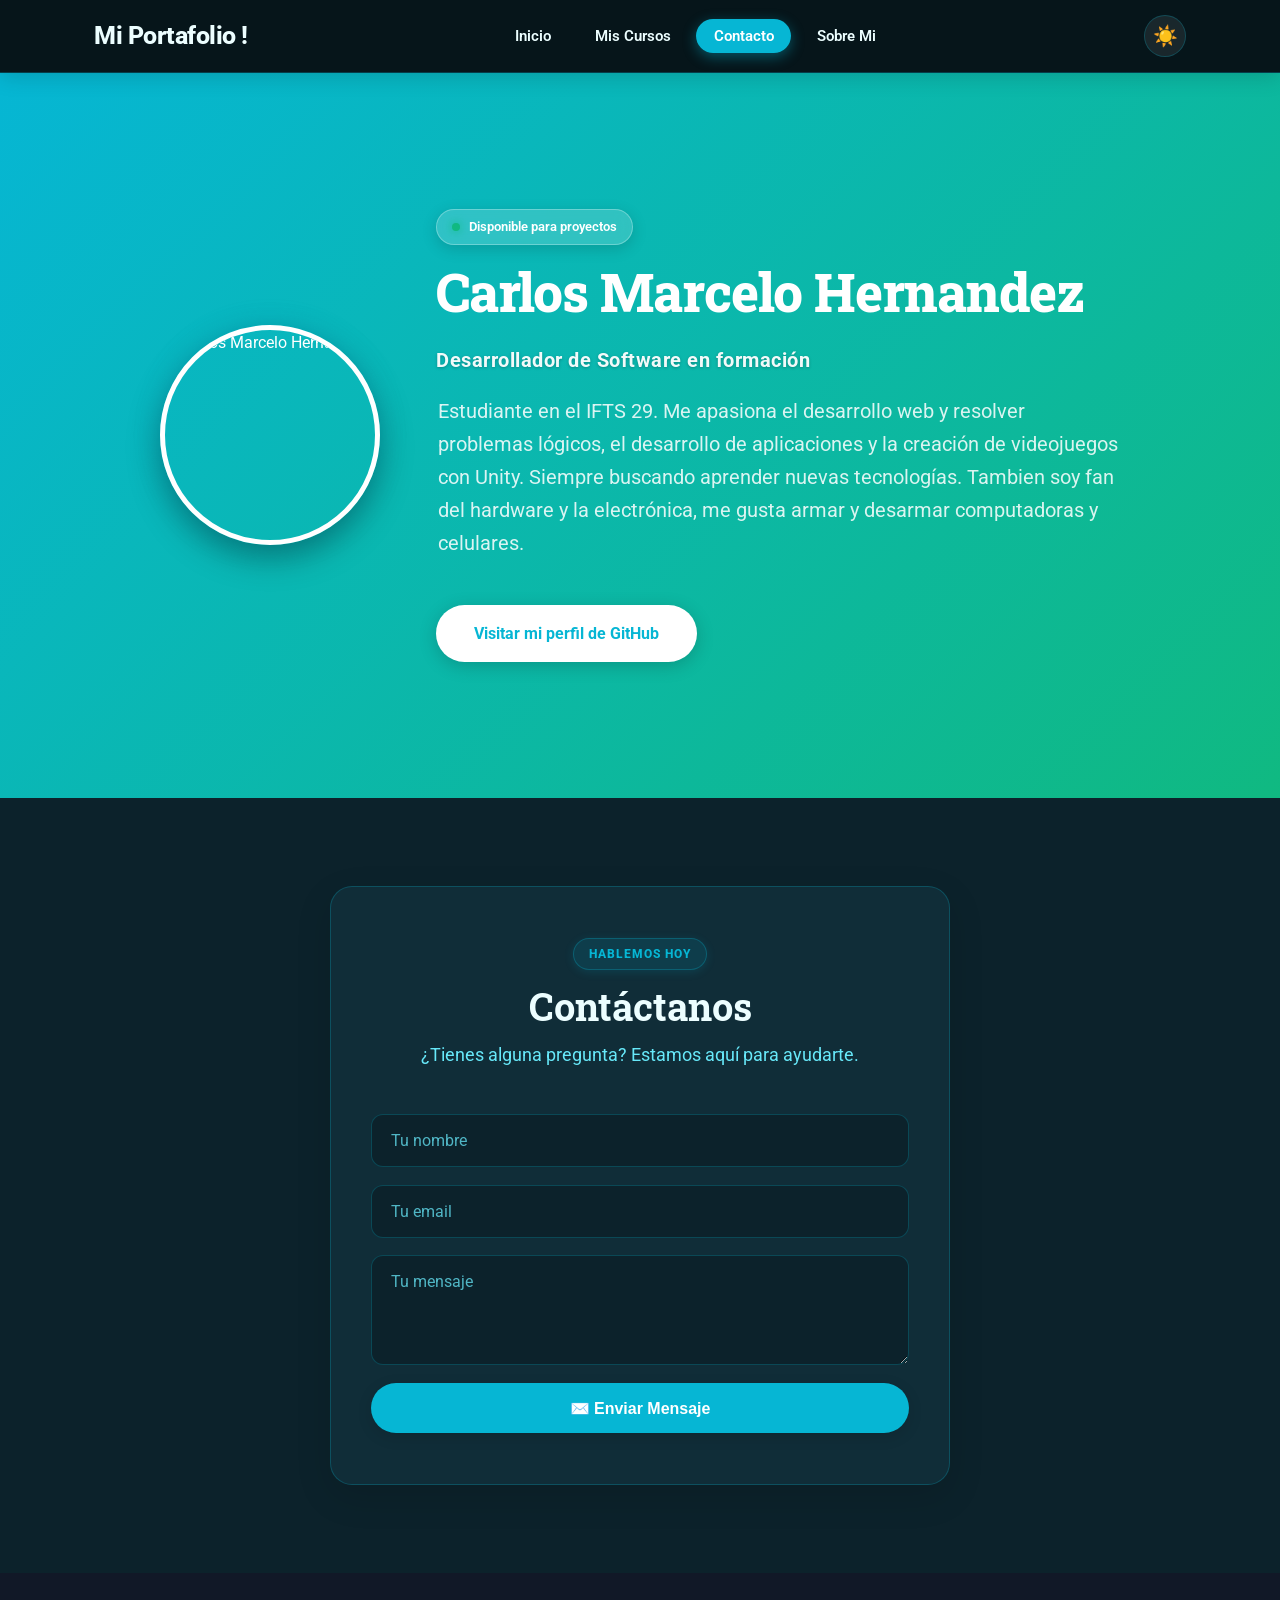
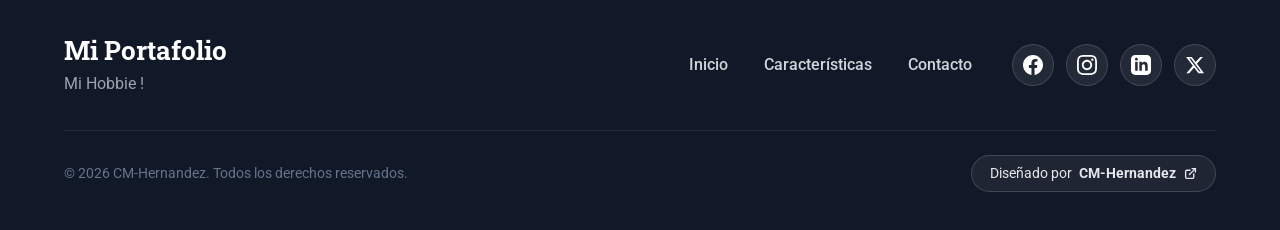
==== contacto.html @ eef93abc "c c" ====
<!DOCTYPE html>
<html lang="es" data-theme="dark">
<head>
  <meta charset="UTF-8"/>
  <meta name="viewport" content="width=device-width, initial-scale=1.0"/>

  <!-- Script anti-parpadeo tema (Oscuro por defecto) -->
  <script>
    (function() {
      var saved = localStorage.getItem('cmh-site-theme') || 'dark';
      document.documentElement.setAttribute('data-theme', saved);
    })();
  </script>

  <!-- SEO Meta Tags -->
  <title>Contacto | Mi Portafolio</title>
  <meta name="description" content="Mi Portafolio- Carlos Marcelo Hernandez"/>
  <meta name="robots" content="index, follow"/>

  <!-- Open Graph -->
  <meta property="og:type" content="website"/>
  <meta property="og:title" content="Contacto | Mi Portafolio"/>
  <meta property="og:description" content="Mi Portafolio- Carlos Marcelo Hernandez"/>

  <!-- Fuentes Google Fonts -->
  <link rel="preconnect" href="https://fonts.googleapis.com"/>
  <link rel="preconnect" href="https://fonts.gstatic.com" crossorigin/>
  <link href="https://fonts.googleapis.com/css2?family=Roboto+Slab:wght@400;700&family=Roboto:wght@400;500&display=swap" rel="stylesheet"/>

  <!-- Estilos -->
  <link rel="stylesheet" href="style.css"/>
</head>
<body>

  <!-- HEADER Y NAVEGACIÓN STICKY -->
  <header class="site-header">
    <div class="container">
      <nav class="navbar">
        <a href="index.html" class="navbar-brand">
          <span class="brand-text-logo">Mi Portafolio !</span>
        </a>
        <ul class="desktop-nav">
          <li><a href="index.html">Inicio</a></li>
        <li><a href="mis-cursos.html">Mis Cursos</a></li>
        <li><a href="contacto.html" class="active">Contacto</a></li>
        <li><a href="sobre-mi.html">Sobre Mi</a></li>
        </ul>
        <div class="navbar-actions">
          <button class="theme-toggle-btn" id="siteThemeToggle" aria-label="Cambiar tema claro u oscuro" title="Modo Claro / Modo Oscuro">
            <span class="theme-icon-light">☀️</span>
            <span class="theme-icon-dark">🌙</span>
          </button>
          <button class="hamburger-btn" id="siteHamburger" aria-label="Abrir menú" aria-expanded="false">
            <span class="hamburger-bar"></span>
            <span class="hamburger-bar"></span>
            <span class="hamburger-bar"></span>
          </button>
        </div>
      </nav>
    </div>
  </header>

  <!-- MENÚ LATERAL MÓVIL / TABLET -->
  <div class="mobile-overlay" id="siteMobileOverlay"></div>
  <aside class="mobile-drawer" id="siteMobileDrawer">
    <div class="mobile-drawer-header">
      <span class="mobile-drawer-title">Mi Portafolio</span>
      <div style="display:inline-flex;align-items:center;gap:0.6rem">
        <button class="theme-toggle-btn" id="siteDrawerThemeToggle" aria-label="Cambiar tema" title="Modo Claro / Modo Oscuro">
          <span class="theme-icon-light">☀️</span>
          <span class="theme-icon-dark">🌙</span>
        </button>
        <button class="mobile-drawer-close" id="siteMobileClose" aria-label="Cerrar menú">&times;</button>
      </div>
    </div>
    <ul class="mobile-nav-links">
      <li><a href="index.html">Inicio</a></li>
        <li><a href="mis-cursos.html">Mis Cursos</a></li>
        <li><a href="contacto.html" class="active">Contacto</a></li>
        <li><a href="sobre-mi.html">Sobre Mi</a></li>
    </ul>
  </aside>

  <!-- CONTENIDO PRINCIPAL -->
  <main>
    <section id="hero" class="section-hero" style="background: linear-gradient(135deg, #06b6d4, #10b981);" style="padding:6.5rem 0">
  <div class="container">
    <div class="hero-portfolio-layout">
      <div class="hero-avatar-box">
        <img src="img/hero-1.jpg" alt="Carlos Marcelo Hernandez" class="hero-avatar-img"/>
      </div>
      <div class="hero-portfolio-content">
        <div class="hero-status-pill"><span class="status-indicator-dot" style="background:#10b981;box-shadow:0 0 10px #10b981"></span><span>Disponible para proyectos</span></div>
        <h1 class="hero-portfolio-title">Carlos Marcelo Hernandez</h1>
        <div class="hero-portfolio-role">Desarrollador de Software en formación</div>
        <p class="hero-portfolio-desc">Estudiante en el IFTS 29. Me apasiona el desarrollo web y resolver problemas lógicos, el desarrollo de aplicaciones y la creación de videojuegos con Unity. Siempre buscando aprender nuevas tecnologías. Tambien soy fan del hardware y la electrónica, me gusta armar y desarmar computadoras y celulares.</p>
        <div class="hero-portfolio-buttons">
          <a href="https://github.com/cmarceloh" class="btn btn-primary" style="background:#ffffff;color:#06b6d4;box-shadow:0 4px 18px rgba(0,0,0,.18);" target="_blank" rel="noopener noreferrer">Visitar mi perfil de GitHub</a>
        </div>
      </div>
    </div>
  </div>
</section>

<section id="contacto" class="section-contact">
  <div class="container" style="text-align:center">
    <div class="contact-card" style="max-width:620px;margin:0 auto;padding:3.2rem 2.5rem">
      <div class="section-tag-badge"><span>HABLEMOS HOY</span></div>
      <h2 style="font-size:2.4rem;margin-bottom:.6rem">Contáctanos</h2>
      <p class="subtitle" style="margin-bottom:2.5rem;font-size:1.15rem;color:var(--color-text-muted)">¿Tienes alguna pregunta? Estamos aquí para ayudarte.</p>
      <form class="contact-form" id="contact-form" novalidate>
        <input type="text" name="nombre" placeholder="Tu nombre" required/>
        <input type="email" name="email" placeholder="Tu email" required/>
        
        <textarea name="mensaje" placeholder="Tu mensaje" rows="4" required></textarea>
        <button type="submit" class="btn btn-primary" style="font-weight:700">✉️ Enviar Mensaje</button>
        <div class="contact-msg" id="contact-msg"></div>
      </form>
    </div>
  </div>
</section>

<footer id="footer" class="site-footer">
  <div class="container footer-container">
    <div class="footer-row-main">
      <div class="footer-brand-col">
        <h3 class="footer-brand-title">Mi Portafolio</h3>
        <p class="footer-brand-tagline">Mi Hobbie !</p>
      </div>
      <div class="footer-nav-col">
        <ul class="footer-links-list"><li><a href="#hero">Inicio</a></li><li><a href="#features">Características</a></li><li><a href="#contacto">Contacto</a></li></ul>
        <div class="footer-social-group"><a href="" target="_blank" rel="noopener" class="social-btn" title="facebook" aria-label="facebook"><svg width="20" height="20" viewBox="0 0 24 24" fill="currentColor"><path d="M24 12.073c0-6.627-5.373-12-12-12s-12 5.373-12 12c0 5.99 4.388 10.954 10.125 11.854v-8.385H7.078v-3.47h3.047V9.43c0-3.007 1.792-4.669 4.533-4.669 1.312 0 2.686.235 2.686.235v2.953H15.83c-1.491 0-1.956.925-1.956 1.874v2.25h3.328l-.532 3.47h-2.796v8.385C19.612 23.027 24 18.062 24 12.073z"/></svg></a><a href="" target="_blank" rel="noopener" class="social-btn" title="instagram" aria-label="instagram"><svg width="20" height="20" viewBox="0 0 24 24" fill="currentColor"><path d="M12 2.163c3.204 0 3.584.012 4.85.07 3.252.148 4.771 1.691 4.919 4.919.058 1.265.069 1.645.069 4.849 0 3.205-.012 3.584-.069 4.849-.149 3.225-1.664 4.771-4.919 4.919-1.266.058-1.644.07-4.85.07-3.204 0-3.584-.012-4.849-.07-3.26-.149-4.771-1.699-4.919-4.92-.058-1.265-.07-1.644-.07-4.849 0-3.204.013-3.583.07-4.849.149-3.227 1.664-4.771 4.919-4.919 1.266-.057 1.645-.069 4.849-.069zm0-2.163c-3.259 0-3.667.014-4.947.072-4.358.2-6.78 2.618-6.98 6.98-.059 1.281-.073 1.689-.073 4.948 0 3.259.014 3.668.072 4.948.2 4.358 2.618 6.78 6.98 6.98 1.281.058 1.689.072 4.948.072 3.259 0 3.668-.014 4.948-.072 4.354-.2 6.782-2.618 6.979-6.98.059-1.28.073-1.689.073-4.948 0-3.259-.014-3.667-.072-4.947-.196-4.354-2.617-6.78-6.979-6.98-1.281-.059-1.69-.073-4.949-.073zm0 5.838c-3.403 0-6.162 2.759-6.162 6.162s2.759 6.163 6.162 6.163 6.162-2.759 6.162-6.163c0-3.403-2.759-6.162-6.162-6.162zm0 10.162c-2.209 0-4-1.79-4-4 0-2.209 1.791-4 4-4s4 1.791 4 4c0 2.21-1.791 4-4 4zm6.406-11.845c-.796 0-1.441.645-1.441 1.44s.645 1.44 1.441 1.44c.795 0 1.439-.645 1.439-1.44s-.644-1.44-1.439-1.44z"/></svg></a><a href="" target="_blank" rel="noopener" class="social-btn" title="linkedin" aria-label="linkedin"><svg width="20" height="20" viewBox="0 0 24 24" fill="currentColor"><path d="M19 0h-14c-2.761 0-5 2.239-5 5v14c0 2.761 2.239 5 5 5h14c2.762 0 5-2.239 5-5v-14c0-2.761-2.238-5-5-5zm-11 19h-3v-11h3v11zm-1.5-12.268c-.966 0-1.75-.79-1.75-1.764s.784-1.764 1.75-1.764 1.75.79 1.75 1.764-.783 1.764-1.75 1.764zm13.5 12.268h-3v-5.604c0-3.368-4-3.113-4 0v5.604h-3v-11h3v1.765c1.396-2.586 7-2.777 7 2.476v6.759z"/></svg></a><a href="" target="_blank" rel="noopener" class="social-btn" title="twitter" aria-label="twitter"><svg width="20" height="20" viewBox="0 0 24 24" fill="currentColor"><path d="M18.244 2.25h3.308l-7.227 8.26 8.502 11.24H16.17l-5.214-6.817L4.99 21.75H1.68l7.73-8.835L1.254 2.25H8.08l4.713 6.231zm-1.161 17.52h1.833L7.084 4.126H5.117z"/></svg></a></div>
      </div>
    </div>
    <div class="footer-divider"></div>
    <div class="footer-row-bottom">
      <small class="footer-copy">© 2026 CM-Hernandez. Todos los derechos reservados.</small>
      <div class="footer-designed-by">
        <a href="https://github.com/cmarceloh" target="_blank" rel="noopener noreferrer" class="designed-by-btn">
          <span>Diseñado por</span>
          <strong>CM-Hernandez</strong>
          <svg width="13" height="13" viewBox="0 0 24 24" fill="none" stroke="currentColor" stroke-width="2.5" stroke-linecap="round" stroke-linejoin="round"><path d="M18 13v6a2 2 0 0 1-2 2H5a2 2 0 0 1-2-2V8a2 2 0 0 1 2-2h6"></path><polyline points="15 3 21 3 21 9"></polyline><line x1="10" y1="14" x2="21" y2="3"></line></svg>
        </a>
      </div>
    </div>
  </div>
</footer>
  </main>

  <!-- VENTANA EMERGENTE CENTRADA (MODAL / LIGHTBOX DE IMAGEN) -->
  <div id="imageDetailModal" class="img-modal-backdrop" aria-hidden="true">
    <div class="img-modal-overlay" onclick="closeImageModal()"></div>
    <div class="img-modal-dialog" role="dialog" aria-modal="true">
      <button type="button" class="img-modal-close" onclick="closeImageModal()" aria-label="Cerrar ventana">✕</button>
      <div class="img-modal-figure">
        <img id="imgModalSrc" src="" alt="Detalle" />
      </div>
      <div class="img-modal-info">
        <h3 id="imgModalTitle" class="img-modal-title"></h3>
        <div class="img-modal-scroll">
          <p id="imgModalDesc" class="img-modal-desc"></p>
        </div>
      </div>
    </div>
  </div>

  <script src="script.js"></script>
</body>
</html>
---- style.css ----
/* ═══════════════════════════════════════════════
   style.css — Generado por CMH Landing Builder v2.0
   ════════════════════════════════════════════════ */

/* Variables de diseño — Modo Oscuro por defecto */
:root, [data-theme="dark"] {
  --color-primary:     #06b6d4;
  --color-primary-rgb: 6, 182, 212;
  --color-secondary:   #10b981;
  --color-accent:      #67e8f9;
  --color-background:  #07161b;
  --color-surface:     #0c222b;
  --color-card-bg:     #102d38;
  --color-header-bg:   rgba(7, 22, 27, 0.94);
  --color-text:        #ecfeff;
  --color-text-muted:  #67e8f9;
  --color-border:      rgba(6, 182, 212, 0.25);
  --color-hover-bg:    rgba(255, 255, 255, 0.08);
  --font-heading:      'Roboto Slab', serif;
  --font-body:         'Roboto', sans-serif;
  color-scheme: dark;
}

/* Modo Claro calibrado */
[data-theme="light"] {
  --color-primary:     #06b6d4;
  --color-primary-rgb: 6, 182, 212;
  --color-secondary:   #10b981;
  --color-accent:      #67e8f9;
  --color-background:  #f0fdfa;
  --color-surface:     #ffffff;
  --color-card-bg:     #ffffff;
  --color-header-bg:   rgba(255, 255, 255, 0.94);
  --color-text:        #164e63;
  --color-text-muted:  #52525b;
  --color-border:      rgba(6, 182, 212, 0.15);
  --color-hover-bg:    rgba(0, 0, 0, 0.04);
  color-scheme: light;
}

/* Reset y base */
*, *::before, *::after { box-sizing: border-box; margin: 0; padding: 0; }

html {
  scroll-behavior: smooth;
}

body {
  font-family: var(--font-body);
  background: var(--color-background);
  color: var(--color-text);
  line-height: 1.6;
  font-size: 16px;
  overflow-x: hidden;
  transition: background 0.3s ease, color 0.3s ease;
}

section {
  padding: 5.5rem 0;
  position: relative;
}

h1, h2, h3, h4, h5, h6 {
  font-family: var(--font-heading);
  line-height: 1.25;
  color: var(--color-text);
}

a {
  color: var(--color-primary);
  text-decoration: none;
}

img {
  max-width: 100%;
  height: auto;
  display: block;
}

.container {
  max-width: 1140px;
  margin: 0 auto;
  padding: 0 1.5rem;
}

/* ── HEADER Y BARRA DE NAVEGACIÓN STICKY ── */
.site-header {
  position: sticky;
  top: 0;
  left: 0;
  width: 100%;
  z-index: 999;
  background: var(--color-header-bg);
  backdrop-filter: blur(14px);
  -webkit-backdrop-filter: blur(14px);
  border-bottom: 1px solid var(--color-border);
  box-shadow: 0 4px 20px rgba(0, 0, 0, 0.15);
  transition: background 0.3s ease, border-color 0.3s ease;
}

.navbar {
  display: flex;
  align-items: center;
  justify-content: space-between;
  height: 72px;
}

.navbar-brand {
  display: flex;
  align-items: center;
  gap: 0.75rem;
  text-decoration: none;
  cursor: pointer;
}

.navbar-logo-img {
  max-height: 48px;
  width: auto;
  object-fit: contain;
  filter: drop-shadow(0 2px 8px rgba(0,0,0,0.18));
  transition: transform 0.35s ease, filter 0.35s ease;
  transform-origin: center center;
}

.navbar-brand:hover .navbar-logo-img {
  transform: scale(1.08);
  filter: drop-shadow(0 0 16px rgba(var(--color-primary-rgb), 0.75)) brightness(1.12);
}

.navbar-brand-name {
  font-weight: 800;
  font-size: 1.25rem;
  color: var(--color-text);
  letter-spacing: -0.5px;
}

/* ── LOGO SOLO TEXTO CON EFECTO ZOOM Y BRILLO (SIN MARCO DE BOTÓN) ── */
.brand-text-logo {
  font-size: 1.55rem;
  font-weight: 800;
  letter-spacing: -0.5px;
  color: var(--color-text);
  transition: all 0.35s cubic-bezier(0.16, 1, 0.3, 1);
  display: inline-block;
  user-select: none;
  line-height: 1.2;
}

.navbar-brand:hover .brand-text-logo {
  transform: scale(1.08);
  color: var(--color-primary);
  text-shadow: 0 0 18px rgba(var(--color-primary-rgb), 0.8), 0 0 35px rgba(var(--color-primary-rgb), 0.35);
}

.navbar-brand-composite {
  transition: transform 0.35s cubic-bezier(0.16, 1, 0.3, 1);
}
.navbar-brand:hover .navbar-brand-composite {
  transform: scale(1.06);
}

/* Acciones en Navbar (Toggle tema + Hamburguesa) */
.navbar-actions {
  display: flex;
  align-items: center;
  gap: 0.85rem;
}

/* Botón alternar modo claro / oscuro */
.theme-toggle-btn {
  display: inline-flex;
  align-items: center;
  justify-content: center;
  width: 42px;
  height: 42px;
  border-radius: 50%;
  background: var(--color-hover-bg);
  border: 1.5px solid var(--color-border);
  color: var(--color-text);
  cursor: pointer;
  font-size: 1.25rem;
  transition: all 0.3s cubic-bezier(0.16, 1, 0.3, 1);
  user-select: none;
  outline: none;
  padding: 0;
}
.theme-toggle-btn:hover {
  transform: scale(1.1) rotate(12deg);
  border-color: var(--color-primary);
  box-shadow: 0 0 16px rgba(var(--color-primary-rgb), 0.45);
}
[data-theme="dark"] .theme-icon-dark { display: none; }
[data-theme="dark"] .theme-icon-light { display: inline-block; }
[data-theme="light"] .theme-icon-light { display: none; }
[data-theme="light"] .theme-icon-dark { display: inline-block; }

/* Enlaces Desktop */
.desktop-nav {
  display: flex;
  align-items: center;
  gap: 0.5rem;
  list-style: none;
}

.desktop-nav a {
  padding: 0.5rem 1.1rem;
  border-radius: 50px;
  font-weight: 600;
  font-size: 0.95rem;
  color: var(--color-text);
  transition: all 0.25s ease;
  text-decoration: none;
}

.desktop-nav a:hover {
  color: var(--color-primary);
  background: rgba(var(--color-primary-rgb), 0.1);
  transform: translateY(-2px);
}

.desktop-nav a.active {
  color: #ffffff !important;
  background: var(--color-primary) !important;
  box-shadow: 0 4px 14px rgba(var(--color-primary-rgb), 0.4);
}

/* ── BOTÓN HAMBURGUESA (MÓVILES Y TABLETS) ── */
.hamburger-btn {
  display: none;
  flex-direction: column;
  justify-content: space-between;
  width: 32px;
  height: 22px;
  background: transparent;
  border: none;
  cursor: pointer;
  padding: 0;
  z-index: 1005;
}

.hamburger-bar {
  width: 100%;
  height: 3px;
  background: var(--color-text);
  border-radius: 4px;
  transition: all 0.35s cubic-bezier(0.16, 1, 0.3, 1);
}

.hamburger-btn.is-active .hamburger-bar:nth-child(1) {
  transform: translateY(9.5px) rotate(45deg);
}
.hamburger-btn.is-active .hamburger-bar:nth-child(2) {
  opacity: 0;
  transform: scaleX(0);
}
.hamburger-btn.is-active .hamburger-bar:nth-child(3) {
  transform: translateY(-9.5px) rotate(-45deg);
}

/* Drawer Móvil */
.mobile-drawer {
  position: fixed;
  top: 0;
  right: -100%;
  width: 300px;
  height: 100vh;
  background: var(--color-surface);
  backdrop-filter: blur(20px);
  -webkit-backdrop-filter: blur(20px);
  box-shadow: -10px 0 35px rgba(0, 0, 0, 0.35);
  border-left: 1px solid var(--color-border);
  padding: 2rem 1.8rem;
  display: flex;
  flex-direction: column;
  gap: 1.5rem;
  transition: right 0.35s cubic-bezier(0.16, 1, 0.3, 1);
  z-index: 1000;
}

.mobile-drawer.is-open {
  right: 0;
}

.mobile-drawer-header {
  display: flex;
  align-items: center;
  justify-content: space-between;
  padding-bottom: 1rem;
  border-bottom: 1px solid var(--color-border);
}

.mobile-drawer-title {
  font-weight: 700;
  font-size: 1.15rem;
  color: var(--color-text);
}

.mobile-drawer-close {
  background: transparent;
  border: none;
  font-size: 2rem;
  line-height: 1;
  color: var(--color-text);
  cursor: pointer;
}

.mobile-nav-links {
  list-style: none;
  display: flex;
  flex-direction: column;
  gap: 0.75rem;
}

.mobile-nav-links a {
  display: block;
  padding: 0.85rem 1.2rem;
  border-radius: 12px;
  font-weight: 700;
  font-size: 1.1rem;
  color: var(--color-text);
  background: var(--color-hover-bg);
  transition: all 0.25s ease;
}

.mobile-nav-links a:hover {
  background: var(--color-primary);
  color: #ffffff;
  transform: translateX(6px);
}

.mobile-nav-links a.active {
  background: var(--color-primary) !important;
  color: #ffffff !important;
}

.mobile-overlay {
  position: fixed;
  top: 0;
  left: 0;
  width: 100%;
  height: 100%;
  background: rgba(0, 0, 0, 0.55);
  backdrop-filter: blur(4px);
  opacity: 0;
  visibility: hidden;
  transition: all 0.3s ease;
  z-index: 999;
}

.mobile-overlay.is-open {
  opacity: 1;
  visibility: visible;
}

/* ── BOTONES MODERNOS INTERACTIVOS ── */
.btn {
  display: inline-flex;
  align-items: center;
  justify-content: center;
  gap: 0.5rem;
  padding: 0.85rem 2.25rem;
  border-radius: 50px;
  font-weight: 700;
  font-size: 1rem;
  cursor: pointer;
  border: 2px solid transparent;
  text-decoration: none;
  position: relative;
  overflow: hidden;
  transition: all 0.35s cubic-bezier(0.16, 1, 0.3, 1);
  box-shadow: 0 4px 15px rgba(0, 0, 0, 0.12);
}

.btn::before {
  content: '';
  position: absolute;
  top: 0;
  left: -100%;
  width: 100%;
  height: 100%;
  background: linear-gradient(90deg, transparent, rgba(255,255,255,0.25), transparent);
  transition: left 0.6s ease;
}

.btn:hover::before {
  left: 100%;
}

.btn:hover {
  transform: translateY(-3px) scale(1.02);
  box-shadow: 0 10px 25px rgba(0, 0, 0, 0.2);
}

.btn:active {
  transform: translateY(-1px) scale(0.98);
}

.btn-primary {
  background: var(--color-primary);
  color: #ffffff;
}

.btn-primary:hover {
  box-shadow: 0 10px 28px rgba(var(--color-primary-rgb), 0.55);
}

.btn-outline {
  background: transparent;
  border-color: rgba(255, 255, 255, 0.85);
  color: #ffffff;
}

.btn-outline:hover {
  background: #ffffff;
  color: var(--color-primary);
  border-color: #ffffff;
  box-shadow: 0 10px 25px rgba(255, 255, 255, 0.4);
}

/* ── LOGO CON EFECTO DE AGRANDADO Y CAMBIO DE COLOR ── */
.hero-logo-box {
  margin-bottom: 2rem;
  display: inline-block;
  perspective: 1000px;
}

.hero-logo-img {
  max-height: 90px;
  max-width: 280px;
  object-fit: contain;
  filter: drop-shadow(0 4px 14px rgba(0, 0, 0, 0.25));
  transition: transform 0.35s ease, filter 0.35s ease;
  transform-origin: center center;
  cursor: pointer;
}

.hero-logo-box:hover .hero-logo-img {
  transform: scale(1.08);
  filter: drop-shadow(0 0 25px rgba(var(--color-primary-rgb), 0.85)) brightness(1.15);
}

/* ── HERO ─────────────────────────────────────── */
.section-hero {
  position: relative;
  text-align: center;
  padding: 8.5rem 0;
  color: #ffffff;
}
.section-hero h1 {
  font-size: 3.3rem;
  margin-bottom: 1.3rem;
  font-weight: 800;
  letter-spacing: -1px;
}
.section-hero p {
  font-size: 1.25rem;
  opacity: .92;
  max-width: 680px;
  margin: 0 auto 2.8rem;
  line-height: 1.65;
}

/* ── HERO PORTAFOLIO CON AVATAR REDONDO ── */
.hero-portfolio-layout {
  display: flex;
  align-items: center;
  justify-content: center;
  gap: 3.5rem;
  max-width: 960px;
  margin: 0 auto;
  text-align: left;
}
.hero-avatar-box {
  flex-shrink: 0;
}
.hero-avatar-img {
  width: 220px;
  height: 220px;
  border-radius: 50%;
  object-fit: cover;
  border: 5px solid #ffffff;
  box-shadow: 0 12px 32px rgba(0, 0, 0, 0.35), 0 0 25px rgba(var(--color-primary-rgb), 0.35);
  transition: transform 0.4s ease, box-shadow 0.4s ease;
  display: block;
}
.hero-avatar-box:hover .hero-avatar-img {
  transform: scale(1.05);
  box-shadow: 0 16px 42px rgba(0, 0, 0, 0.45), 0 0 35px rgba(var(--color-primary-rgb), 0.55);
}
.hero-portfolio-content {
  flex: 1;
}
.hero-portfolio-title {
  font-size: 2.8rem;
  font-weight: 800;
  margin-bottom: 0.4rem;
  color: #ffffff;
  line-height: 1.2;
  letter-spacing: -0.5px;
}
.hero-portfolio-role {
  font-size: 1.25rem;
  font-weight: 700;
  color: rgba(255, 255, 255, 0.95);
  margin-bottom: 1.2rem;
  letter-spacing: 0.5px;
  text-shadow: 0 1px 3px rgba(0, 0, 0, 0.25);
}
.hero-portfolio-desc {
  font-size: 1.08rem;
  line-height: 1.75;
  color: rgba(255, 255, 255, 0.92);
  margin-bottom: 1.8rem;
  white-space: pre-line;
  max-width: 650px;
}
.hero-portfolio-buttons {
  display: flex;
  gap: 1rem;
  flex-wrap: wrap;
  align-items: center;
}

/* ── BADGES DE CATEGORÍA DE SECCIÓN Y ELEMENTOS DE ALTA GAMA ── */
.section-tag-badge {
  display: inline-flex;
  align-items: center;
  gap: 0.45rem;
  padding: 0.35rem 0.95rem;
  border-radius: 50px;
  background: rgba(var(--color-primary-rgb), 0.12);
  border: 1px solid rgba(var(--color-primary-rgb), 0.28);
  color: var(--color-primary);
  font-size: 0.75rem;
  font-weight: 800;
  letter-spacing: 0.08em;
  text-transform: uppercase;
  margin-bottom: 0.75rem;
  box-shadow: 0 2px 10px rgba(var(--color-primary-rgb), 0.15);
}
.hero-status-pill {
  display: inline-flex;
  align-items: center;
  gap: 0.55rem;
  padding: 0.38rem 0.95rem;
  background: rgba(255, 255, 255, 0.16);
  backdrop-filter: blur(8px);
  border: 1px solid rgba(255, 255, 255, 0.28);
  border-radius: 50px;
  font-size: 0.84rem;
  font-weight: 600;
  color: #ffffff;
  margin-bottom: 0.95rem;
  box-shadow: 0 4px 15px rgba(0, 0, 0, 0.15);
}
.status-indicator-dot {
  width: 8px;
  height: 8px;
  border-radius: 50%;
  background: #10b981;
  box-shadow: 0 0 10px #10b981;
  display: inline-block;
  animation: pulseDot 2s infinite ease-in-out;
}
@keyframes pulseDot {
  0%, 100% { transform: scale(1); opacity: 1; }
  50% { transform: scale(1.35); opacity: 0.75; }
}
.gallery-card-badge {
  position: absolute;
  top: 12px;
  left: 12px;
  background: rgba(0, 0, 0, 0.65);
  backdrop-filter: blur(4px);
  color: #ffffff;
  font-size: 0.72rem;
  font-weight: 800;
  padding: 0.18rem 0.55rem;
  border-radius: 20px;
  border: 1px solid rgba(255, 255, 255, 0.25);
  z-index: 5;
}

/* ── FEATURES ─────────────────────────────────── */
.section-features { background: var(--color-surface); }
.features-grid {
  display: grid;
  grid-template-columns: repeat(auto-fit, minmax(270px, 1fr));
  gap: 2rem;
  margin-top: 3.5rem;
}
.feature-card {
  text-align: center;
  padding: 2.2rem 1.8rem;
  background: var(--color-card-bg);
  border-radius: 16px;
  box-shadow: 0 4px 20px rgba(0,0,0,.08);
  border: 1px solid var(--color-border);
  transition: transform .35s cubic-bezier(0.16, 1, 0.3, 1), box-shadow .35s ease, border-color .35s ease;
}
.feature-card:hover {
  transform: translateY(-6px);
  box-shadow: 0 14px 30px rgba(0,0,0,.15);
  border-color: var(--color-primary);
}
.feature-icon { font-size: 2.8rem; margin-bottom: 1rem; }
.feature-card h3 { color: var(--color-primary); margin-bottom: .6rem; font-size: 1.3rem; }
.feature-card p { color: var(--color-text-muted); }

/* ── ABOUT ─────────────────────────────────────── */
.section-about { background: var(--color-background); }
.about-grid {
  display: grid;
  grid-template-columns: 1fr 1fr;
  gap: 4.5rem;
  align-items: center;
}
.about-img-box {
  border-radius: 20px;
  overflow: hidden;
  border: 3.5px solid var(--color-border);
  box-shadow: 0 6px 24px rgba(0, 0, 0, 0.15);
  transition: border-color 0.35s ease, box-shadow 0.35s ease;
}
.about-img-box img {
  width: 100%;
  height: 390px;
  object-fit: cover;
  transition: transform 0.45s cubic-bezier(0.2, 0.8, 0.2, 1);
  will-change: transform;
}
.about-img-box:hover {
  border-color: var(--color-primary) !important;
  box-shadow: 0 0 25px rgba(var(--color-primary-rgb), 0.85),
              0 0 10px rgba(var(--color-primary-rgb), 0.95),
              0 12px 32px rgba(0, 0, 0, 0.25) !important;
}
.about-img-box:hover img {
  transform: scale(1.08);
}
.about-text h2 { font-size: 2.4rem; margin-bottom: 1.3rem; color: var(--color-text); }
.about-text p { color: var(--color-text-muted); line-height: 1.85; font-size: 1.1rem; }

/* ── GALLERY CON BORDE MÁS GRUESO E ILUMINADO ── */
.section-gallery { background: var(--color-surface); }
.gallery-grid {
  display: grid;
  grid-template-columns: repeat(auto-fill, minmax(260px, 1fr));
  gap: 1.8rem;
  margin-top: 3.5rem;
}
.gallery-card {
  position: relative;
  border-radius: 20px;
  overflow: hidden;
  border: 3.5px solid var(--color-border);
  background: var(--color-card-bg);
  box-shadow: 0 4px 18px rgba(0, 0, 0, 0.1);
  transition: border-color 0.35s ease, box-shadow 0.35s ease;
  display: flex;
  flex-direction: column;
}
.gallery-img-box {
  overflow: hidden;
  height: 240px;
  position: relative;
  background: var(--color-surface);
}
.gallery-card img {
  width: 100%;
  height: 100%;
  object-fit: cover;
  display: block;
  transition: transform 0.45s cubic-bezier(0.2, 0.8, 0.2, 1), filter 0.35s ease;
  will-change: transform;
}
.gallery-card:hover {
  border-color: var(--color-primary) !important;
  box-shadow: 0 0 25px rgba(var(--color-primary-rgb), 0.85),
              0 0 10px rgba(var(--color-primary-rgb), 0.95),
              0 12px 32px rgba(0, 0, 0, 0.25) !important;
}
.gallery-card:hover img {
  transform: scale(1.08);
  filter: brightness(1.06);
}
.gallery-card-body {
  padding: 1.15rem 1.25rem 1.35rem;
  background: var(--color-card-bg);
  text-align: left;
  flex: 1;
  display: flex;
  flex-direction: column;
  justify-content: space-between;
}
.gallery-card-title {
  font-size: 1.15rem;
  font-weight: 700;
  color: var(--color-text);
  margin-bottom: 0.5rem;
  line-height: 1.35;
}
.gallery-card-snippet {
  font-size: 0.92rem;
  color: var(--color-text-muted);
  line-height: 1.5;
  margin-bottom: 0.85rem;
  display: -webkit-box;
  -webkit-line-clamp: 2;
  -webkit-box-orient: vertical;
  overflow: hidden;
}
.gallery-modal-btn {
  display: inline-flex;
  align-items: center;
  justify-content: space-between;
  gap: 0.5rem;
  background: rgba(var(--color-primary-rgb), 0.12);
  color: var(--color-primary);
  border: 1.5px solid rgba(var(--color-primary-rgb), 0.35);
  border-radius: 50px;
  padding: 0.45rem 1.15rem;
  font-size: 0.88rem;
  font-weight: 700;
  cursor: pointer;
  transition: all 0.25s ease;
  font-family: var(--font-body);
  width: fit-content;
}
.gallery-modal-btn:hover {
  background: var(--color-primary);
  color: #ffffff;
  border-color: var(--color-primary);
  transform: translateY(-2px);
  box-shadow: 0 4px 14px rgba(var(--color-primary-rgb), 0.4);
}
.gallery-modal-btn .btn-arrow {
  transition: transform 0.2s ease;
}
.gallery-modal-btn:hover .btn-arrow {
  transform: translateX(4px);
}

/* ── VENTANA EMERGENTE CENTRADA (MODAL / LIGHTBOX) ── */
.img-modal-backdrop {
  position: fixed;
  inset: 0;
  z-index: 999999;
  display: none;
  align-items: center;
  justify-content: center;
  padding: 1.5rem;
  opacity: 0;
  transition: opacity 0.3s cubic-bezier(0.16, 1, 0.3, 1);
}
.img-modal-backdrop.is-open {
  opacity: 1;
}
.img-modal-overlay {
  position: absolute;
  inset: 0;
  background: rgba(10, 15, 29, 0.85);
  backdrop-filter: blur(12px);
  -webkit-backdrop-filter: blur(12px);
  cursor: pointer;
}
.img-modal-dialog {
  position: relative;
  z-index: 10;
  background: var(--color-card-bg);
  border: 1px solid var(--color-border);
  border-radius: 24px;
  overflow: hidden;
  max-width: 820px;
  width: 100%;
  max-height: 90vh;
  box-shadow: 0 25px 60px rgba(0, 0, 0, 0.5), 0 0 0 1px rgba(255, 255, 255, 0.1);
  display: flex;
  flex-direction: column;
  transform: scale(0.92) translateY(20px);
  transition: transform 0.35s cubic-bezier(0.16, 1, 0.3, 1);
}
.img-modal-backdrop.is-open .img-modal-dialog {
  transform: scale(1) translateY(0);
}
.img-modal-close {
  position: absolute;
  top: 1rem;
  right: 1rem;
  width: 44px;
  height: 44px;
  border-radius: 50%;
  background: rgba(15, 23, 42, 0.75);
  backdrop-filter: blur(8px);
  border: 1.5px solid rgba(255, 255, 255, 0.25);
  color: #ffffff;
  font-size: 1.3rem;
  font-weight: 700;
  display: flex;
  align-items: center;
  justify-content: center;
  cursor: pointer;
  z-index: 20;
  transition: all 0.25s ease;
  line-height: 1;
}
.img-modal-close:hover {
  background: #ef4444;
  border-color: #ef4444;
  transform: rotate(90deg) scale(1.1);
  box-shadow: 0 4px 15px rgba(239, 68, 68, 0.5);
}
.img-modal-figure {
  width: 100%;
  max-height: 420px;
  background: #0f172a;
  display: flex;
  align-items: center;
  justify-content: center;
  overflow: hidden;
}
.img-modal-figure img {
  width: 100%;
  height: 100%;
  max-height: 480px;
  object-fit: contain;
  display: block;
}
.img-modal-info {
  padding: 1.8rem 2.2rem;
  background: var(--color-card-bg);
  display: flex;
  flex-direction: column;
  gap: 0.8rem;
}
.img-modal-title {
  font-size: 1.55rem;
  font-weight: 800;
  color: var(--color-text);
  margin: 0;
  letter-spacing: -0.5px;
}
.img-modal-scroll {
  max-height: 180px;
  overflow-y: auto;
  padding-right: 0.5rem;
}
.img-modal-desc {
  font-size: 1.05rem;
  line-height: 1.7;
  color: var(--color-text-muted);
  margin: 0;
  white-space: pre-line;
}
@media (max-width: 640px) {
  .img-modal-dialog { max-height: 94vh; border-radius: 18px; }
  .img-modal-figure { max-height: 250px; }
  .img-modal-info { padding: 1.25rem 1.4rem; }
  .img-modal-title { font-size: 1.3rem; }
  .img-modal-desc { font-size: 0.95rem; }
}

/* ── SLIDESHOW DUAL (Muestra 2 imágenes a la vez, rotación cada 10s) ── */
.section-slideshow {
  padding: 5rem 0;
  background: var(--color-background);
  position: relative;
  overflow: hidden;
}
.dual-slider-container {
  position: relative;
  max-width: 1120px;
  margin: 0 auto;
  padding: 0 1rem;
}
.dual-slider-box {
  position: relative;
  border-radius: 24px;
  overflow: hidden;
  background: var(--color-surface);
  padding: 1.75rem 1.75rem 2.2rem;
  border: 2px solid var(--color-border);
  box-shadow: 0 10px 35px rgba(0, 0, 0, 0.08);
}
.slider-progress-bar {
  position: absolute;
  top: 0;
  left: 0;
  width: 100%;
  height: 4px;
  background: var(--color-border);
  z-index: 10;
}
.slider-progress-fill {
  height: 100%;
  width: 0%;
  background: var(--color-primary);
  box-shadow: 0 0 10px var(--color-primary);
}
.dual-slider-viewport {
  overflow: hidden;
  width: 100%;
  border-radius: 18px;
  position: relative;
}
.dual-slider-stage {
  display: flex;
  gap: 24px;
  width: 100%;
  transition: transform 0.65s cubic-bezier(0.25, 1, 0.5, 1);
  will-change: transform;
}
.dual-slide-card {
  flex: 0 0 calc(50% - 12px);
  min-width: calc(50% - 12px);
  max-width: calc(50% - 12px);
  box-sizing: border-box;
  background: var(--color-card-bg);
  border-radius: 20px;
  border: 2.5px solid var(--color-border);
  overflow: hidden;
  box-shadow: 0 8px 24px rgba(0, 0, 0, 0.08);
  transition: border-color 0.35s ease, box-shadow 0.35s ease, transform 0.35s ease;
  display: flex;
  flex-direction: column;
}
.dual-slide-card:hover {
  border-color: var(--color-primary);
  transform: translateY(-5px);
  box-shadow: 0 16px 36px rgba(var(--color-primary-rgb), 0.25);
}
.dual-slide-img-box {
  height: 270px;
  width: 100%;
  position: relative;
  overflow: hidden;
  background: #0f172a;
  cursor: pointer;
}
.dual-slide-img-box img {
  width: 100%;
  height: 100%;
  object-fit: cover;
  display: block;
  transition: transform 0.5s ease;
}
.dual-slide-card:hover .dual-slide-img-box img {
  transform: scale(1.06);
}
.dual-slide-body {
  padding: 1.3rem 1.4rem;
  display: flex;
  flex-direction: column;
  flex-grow: 1;
  justify-content: space-between;
}
.dual-slide-title {
  font-size: 1.2rem;
  font-weight: 800;
  color: var(--color-text);
  margin-bottom: 0.4rem;
  line-height: 1.35;
}
.dual-slide-desc {
  font-size: 0.93rem;
  color: var(--color-text-muted);
  line-height: 1.55;
  margin-bottom: 1rem;
  display: -webkit-box;
  -webkit-line-clamp: 2;
  -webkit-box-orient: vertical;
  overflow: hidden;
}
.dual-slide-footer {
  display: flex;
  align-items: center;
  justify-content: space-between;
  border-top: 1px solid var(--color-border);
  padding-top: 0.8rem;
  margin-top: auto;
}
.dual-slide-btn {
  display: inline-flex;
  align-items: center;
  gap: 0.45rem;
  font-size: 0.9rem;
  font-weight: 700;
  color: var(--color-primary);
  background: transparent;
  border: none;
  cursor: pointer;
  padding: 0.3rem 0;
  transition: gap 0.2s ease;
}
.dual-slide-btn:hover {
  gap: 0.7rem;
}

/* Deslizamiento continuo del carrusel manejado vía transform en .dual-slider-stage */

/* Flechas de navegación del Slider */
.dual-slider-arrow {
  position: absolute;
  top: 50%;
  transform: translateY(-50%);
  width: 50px;
  height: 50px;
  border-radius: 50%;
  background: var(--color-card-bg);
  border: 1.5px solid var(--color-border);
  color: var(--color-text);
  font-size: 1.8rem;
  line-height: 1;
  display: flex;
  align-items: center;
  justify-content: center;
  cursor: pointer;
  z-index: 35;
  box-shadow: 0 6px 20px rgba(0, 0, 0, 0.2);
  transition: all 0.3s cubic-bezier(0.16, 1, 0.3, 1);
}
.dual-slider-arrow:hover {
  background: var(--color-primary);
  border-color: var(--color-primary);
  color: #ffffff;
  transform: translateY(-50%) scale(1.12);
  box-shadow: 0 8px 24px rgba(var(--color-primary-rgb), 0.5);
}
.dual-slider-prev { left: 14px; padding-right: 3px; }
.dual-slider-next { right: 14px; padding-left: 3px; }

/* Puntos indicadores del Slider */
.dual-slider-dots {
  display: flex;
  justify-content: center;
  gap: 0.5rem;
  margin-top: 1.4rem;
}
.dual-slider-dot {
  width: 12px;
  height: 12px;
  border-radius: 50%;
  background: var(--color-border);
  border: none;
  cursor: pointer;
  transition: all 0.3s ease;
  padding: 0;
}
.dual-slider-dot.is-active {
  width: 32px;
  border-radius: 20px;
  background: var(--color-primary);
  box-shadow: 0 0 10px rgba(var(--color-primary-rgb), 0.5);
}

/* ── ADAPTACIÓN TABLET (hasta 992px): 2 tarjetas bien proporcionadas sin recortar imagen ── */
@media (max-width: 992px) {
  .dual-slider-stage {
    gap: 16px;
  }
  .dual-slide-card {
    flex: 0 0 calc(50% - 8px);
    min-width: calc(50% - 8px);
    max-width: calc(50% - 8px);
  }
  .dual-slide-img-box {
    height: 250px;
  }
  .dual-slider-box {
    padding: 1.5rem 1rem 2rem;
  }
}

/* ── ADAPTACIÓN MÓVIL (< 600px): 1 tarjeta por vista con imagen equilibrada ── */
@media (max-width: 600px) {
  .dual-slide-card {
    flex: 0 0 100% !important;
    min-width: 100% !important;
    max-width: 100% !important;
  }
  .dual-slider-prev { left: 6px; }
  .dual-slider-next { right: 6px; }
  .dual-slider-box { padding: 1.2rem 0.8rem 1.8rem; }
  .dual-slide-img-box { height: 230px; }
}

/* ── TESTIMONIALS ──────────────────────────────── */
.section-testimonials { background: var(--color-background); }
.testimonials-grid {
  display: grid;
  grid-template-columns: repeat(auto-fit, minmax(280px, 1fr));
  gap: 2rem;
  margin-top: 3.5rem;
}
.testimonial-card {
  background: var(--color-card-bg);
  padding: 2.2rem;
  border-radius: 16px;
  box-shadow: 0 4px 18px rgba(0,0,0,.08);
  border: 1px solid var(--color-border);
  border-top: 4px solid var(--color-primary);
  transition: transform .3s ease;
}
.testimonial-card:hover { transform: translateY(-4px); }
.testimonial-text { font-style: italic; color: var(--color-text-muted); margin-bottom: 1.3rem; line-height: 1.65; }
.testimonial-author strong { color: var(--color-primary); display: block; font-size: 1.1rem; }
.testimonial-author small { color: var(--color-text-muted); margin-top: .2rem; display: block; }

/* ── CONTACT ───────────────────────────────────── */
.section-contact { background: var(--color-surface); text-align: center; }
.section-contact h2, .section-contact p { color: var(--color-text); }
.contact-card {
  background: var(--color-card-bg);
  border: 1px solid var(--color-border);
  border-radius: 22px;
  box-shadow: 0 12px 36px rgba(0,0,0,0.12);
}
.contact-form {
  max-width: 580px;
  margin: 2.8rem auto 0;
  display: flex;
  flex-direction: column;
  gap: 1.1rem;
}
.contact-form input,
.contact-form textarea {
  padding: 1rem 1.2rem;
  border-radius: 12px;
  border: 1.5px solid var(--color-border);
  background: var(--color-surface);
  color: var(--color-text);
  font-size: 1rem;
  font-family: var(--font-body);
  outline: none;
  width: 100%;
  box-sizing: border-box;
  transition: border-color 0.25s, box-shadow 0.25s;
}
.contact-form input:focus,
.contact-form textarea:focus {
  border-color: var(--color-primary);
  box-shadow: 0 0 10px rgba(var(--color-primary-rgb), 0.25);
}
.contact-form input::placeholder,
.contact-form textarea::placeholder {
  color: var(--color-text-muted);
  opacity: 0.75;
}
.contact-form .btn { width: 100%; background: var(--color-primary); color: #ffffff; }
.contact-msg { margin-top: 1rem; padding: .85rem 1rem; border-radius: 10px; display: none; }
.contact-msg.success { background: rgba(34,197,94,.15); color: #15803d; border: 1px solid rgba(34,197,94,.3); display: block; }
.contact-msg.error { background: rgba(239,68,68,.15); color: #b91c1c; border: 1px solid rgba(239,68,68,.3); display: block; }

/* ── FAQ ───────────────────────────────────────────── */
.section-faq { background: var(--color-background); }
.faq-list { max-width: 820px; margin: 0 auto; display: flex; flex-direction: column; gap: 1rem; }
.faq-item {
  background: var(--color-card-bg);
  border-radius: 12px;
  border: 1px solid var(--color-border);
  overflow: hidden;
  box-shadow: 0 2px 8px rgba(0,0,0,.04);
  transition: box-shadow .2s;
}
.faq-item[open] { box-shadow: 0 4px 14px rgba(0,0,0,.1); }
.faq-question {
  padding: 1.3rem 1.5rem;
  font-weight: 700;
  cursor: pointer;
  list-style: none;
  display: flex;
  justify-content: space-between;
  align-items: center;
  color: var(--color-text);
  font-size: 1.1rem;
}
.faq-question::-webkit-details-marker { display: none; }
.faq-question::after {
  content: "+";
  font-size: 1.4rem;
  color: var(--color-primary);
  transition: transform .2s;
  flex-shrink: 0;
}
.faq-item[open] .faq-question::after { transform: rotate(45deg); }
.faq-answer { padding: 0 1.5rem 1.3rem; border-top: 1px solid var(--color-border); }
.faq-answer p { color: var(--color-text-muted); line-height: 1.75; padding-top: 1rem; font-size: 1rem; }

/* ── FOOTER SÓLIDO Y ELEGANTE (DISTRIBUCIÓN MODERNA PC / MÓVIL) ── */
.site-footer {
  background: #111827;
  color: #ffffff;
  padding: 3.8rem 0 2.4rem;
}
.footer-container {
  width: 100%;
  max-width: 1200px;
  margin: 0 auto;
  padding: 0 1.5rem;
}
.footer-row-main {
  display: flex;
  justify-content: space-between;
  align-items: center;
  gap: 2rem;
  flex-wrap: wrap;
}
.footer-brand-col {
  text-align: left;
  max-width: 480px;
}
.footer-brand-title {
  font-size: 1.6rem;
  font-weight: 700;
  color: #ffffff;
  margin: 0 0 0.35rem 0;
}
.footer-brand-tagline {
  color: #9ca3af;
  font-size: 0.98rem;
  margin: 0;
  line-height: 1.5;
}
.footer-nav-col {
  display: flex;
  align-items: center;
  gap: 2rem;
  flex-wrap: wrap;
  justify-content: flex-end;
}
.footer-links-list {
  display: flex;
  align-items: center;
  gap: 1.25rem;
  list-style: none;
  margin: 0;
  padding: 0;
  flex-wrap: wrap;
}
.footer-links-list a {
  position: relative;
  display: inline-block;
  padding: 0.3rem 0.5rem;
  color: #d1d5db;
  font-weight: 500;
  text-decoration: none;
  transition: all 0.25s ease;
}
.footer-links-list a::after {
  content: '';
  position: absolute;
  width: 0%;
  height: 2px;
  bottom: 0;
  left: 50%;
  transform: translateX(-50%);
  background-color: var(--color-secondary);
  transition: width 0.3s ease;
  border-radius: 2px;
}
.footer-links-list a:hover {
  color: #ffffff;
  transform: translateY(-2px);
}
.footer-links-list a:hover::after {
  width: 80%;
}
.footer-social-group {
  display: flex;
  align-items: center;
  gap: 0.75rem;
  margin: 0;
  padding: 0;
}
.social-btn {
  width: 42px;
  height: 42px;
  border-radius: 50%;
  background: rgba(255, 255, 255, 0.08);
  color: #ffffff;
  display: inline-flex;
  align-items: center;
  justify-content: center;
  border: 1px solid rgba(255, 255, 255, 0.14);
  transition: all 0.35s cubic-bezier(0.16, 1, 0.3, 1);
  text-decoration: none;
  font-size: 1.15rem;
}
.social-btn:hover {
  transform: translateY(-4px) scale(1.1);
  background: var(--color-primary);
  border-color: var(--color-primary);
  box-shadow: 0 8px 24px rgba(var(--color-primary-rgb), 0.55);
  color: #ffffff;
}
.footer-divider {
  height: 1px;
  background: rgba(255, 255, 255, 0.08);
  margin: 2.2rem 0 1.5rem;
  width: 100%;
}
.footer-row-bottom {
  display: flex;
  justify-content: space-between;
  align-items: center;
  gap: 1.2rem;
  flex-wrap: wrap;
}
.footer-copy {
  color: #64748b;
  font-size: 0.88rem;
  margin: 0;
}
.footer-designed-by {
  display: flex;
  align-items: center;
  margin: 0;
}
.designed-by-btn, .designed-by-badge {
  display: inline-flex;
  align-items: center;
  gap: 0.45rem;
  padding: 0.4rem 1.15rem;
  border-radius: 50px;
  background: rgba(255, 255, 255, 0.06);
  border: 1px solid rgba(255, 255, 255, 0.15);
  color: #e5e7eb;
  font-size: 0.85rem;
  text-decoration: none;
  transition: all 0.35s cubic-bezier(0.16, 1, 0.3, 1);
}
.designed-by-btn:hover {
  background: var(--color-primary);
  border-color: var(--color-primary);
  color: #ffffff;
  transform: translateY(-3px) scale(1.03);
  box-shadow: 0 8px 24px rgba(var(--color-primary-rgb), 0.55);
}

/* ── RESPONSIVE (MÓVIL Y TABLET < 992px) ── */
@media (max-width: 992px) {
  .desktop-nav { display: none; }
  .hamburger-btn { display: flex; }
  .about-grid { grid-template-columns: 1fr; gap: 2.5rem; }
  .about-img-box img { height: 280px; }
  section { padding: 3.8rem 0; }
  .section-hero h1 { font-size: 2.4rem; }
  
  /* Adaptación Hero Portafolio para Móvil / Tablet */
  .hero-portfolio-layout {
    flex-direction: column;
    text-align: center;
    gap: 2rem;
  }
  .hero-avatar-img {
    width: 180px;
    height: 180px;
  }
  .hero-portfolio-title {
    font-size: 2.2rem;
  }
  .hero-portfolio-role {
    font-size: 1.15rem;
  }
  .hero-portfolio-buttons {
    justify-content: center;
  }

  /* Adaptación Footer para Móvil / Tablet */
  .site-footer { text-align: center; padding: 3.5rem 0 2rem; }
  .footer-row-main { flex-direction: column; text-align: center; gap: 1.8rem; }
  .footer-brand-col { text-align: center; max-width: 100%; }
  .footer-nav-col { flex-direction: column; justify-content: center; gap: 1.4rem; }
  .footer-links-list { justify-content: center; gap: 0.8rem 1.2rem; }
  .footer-social-group { justify-content: center; }
  .footer-row-bottom { flex-direction: column-reverse; justify-content: center; text-align: center; gap: 1rem; }
  .footer-designed-by { justify-content: center; }
}

@media (max-width: 576px) {
  .section-hero { padding: 5.5rem 0; }
  .section-hero h1 { font-size: 1.85rem; }
  .section-hero p { font-size: 1.05rem; }
  .hero-avatar-img { width: 150px; height: 150px; }
  .hero-portfolio-title { font-size: 1.85rem; }
  .btn { width: 100%; }
}
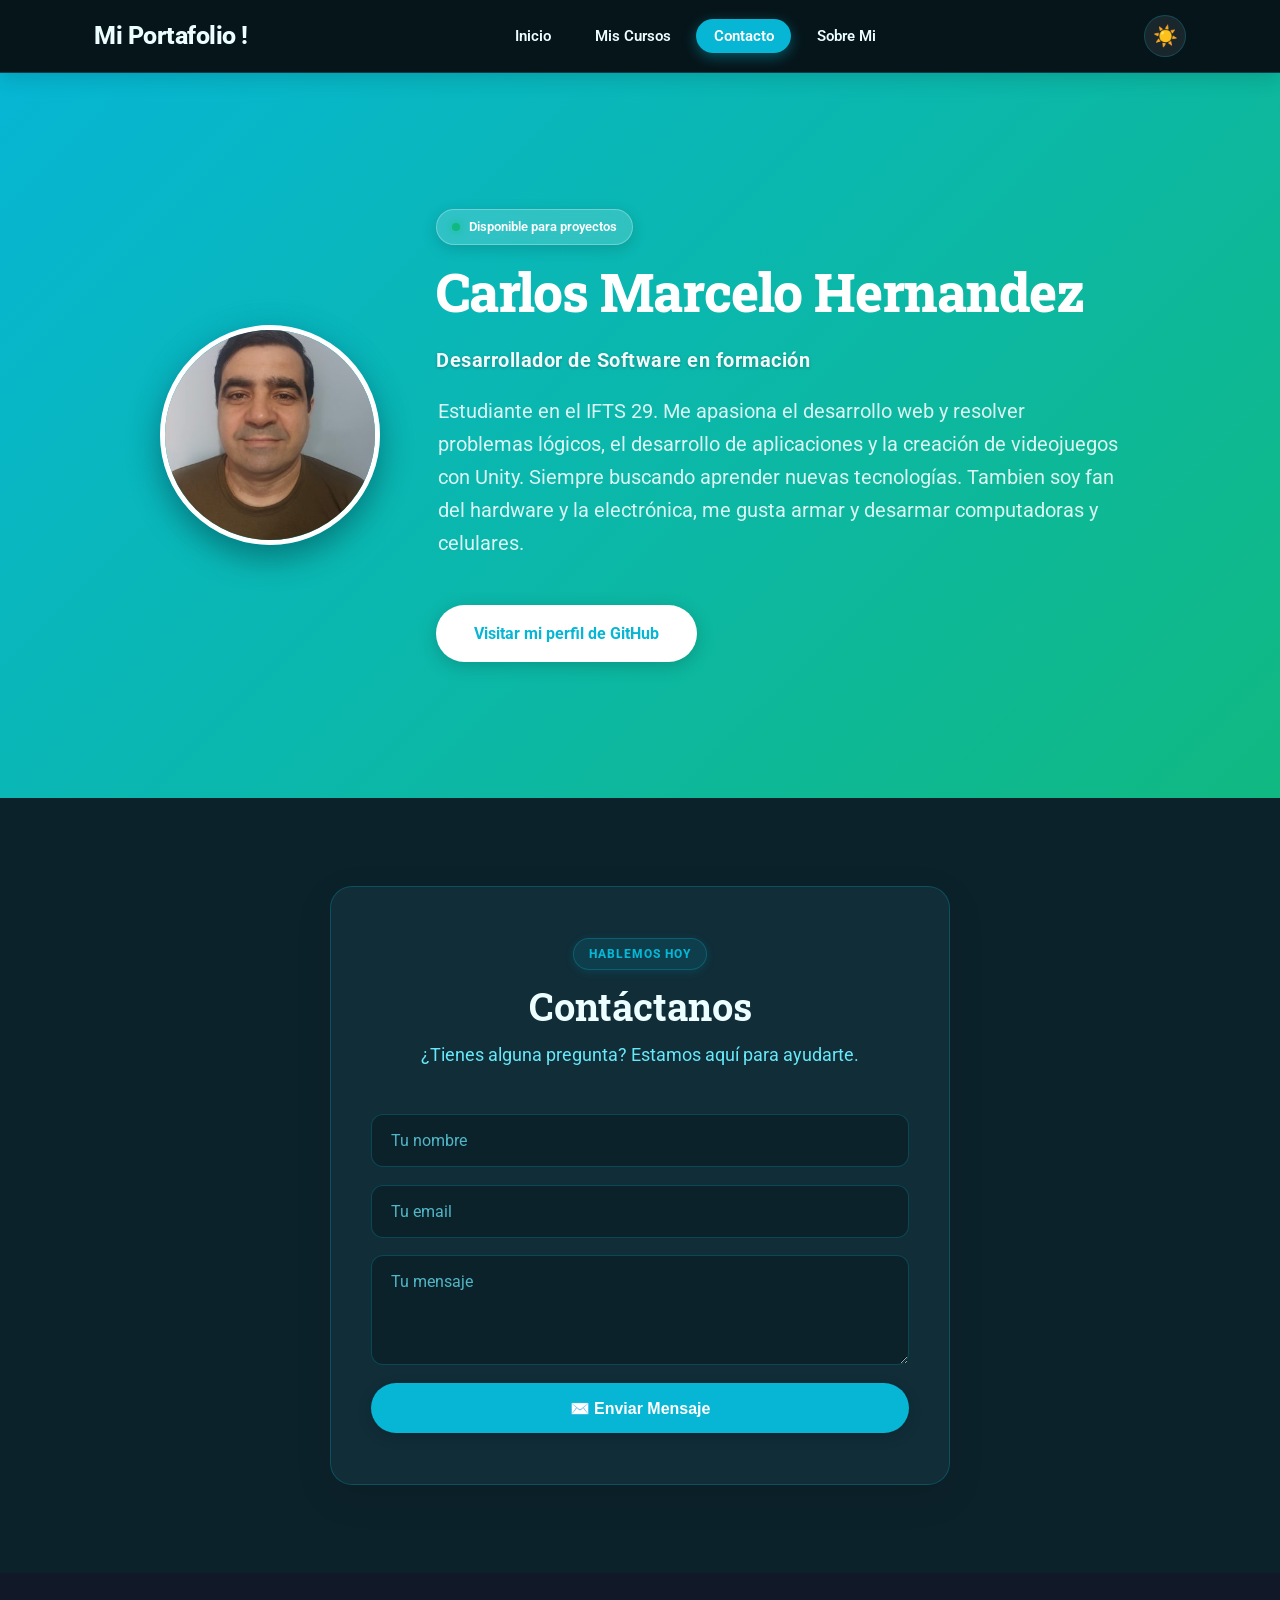
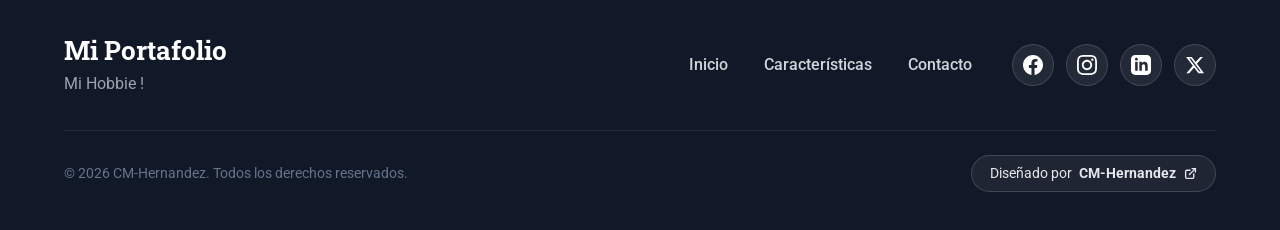
==== commit 988f6efd: "corrigiendo form contacto corrigiendo form contacto" ====
--- a/contacto.html
+++ b/contacto.html
@@ -108,9 +108,10 @@
       <div class="section-tag-badge"><span>HABLEMOS HOY</span></div>
       <h2 style="font-size:2.4rem;margin-bottom:.6rem">Contáctanos</h2>
       <p class="subtitle" style="margin-bottom:2.5rem;font-size:1.15rem;color:var(--color-text-muted)">¿Tienes alguna pregunta? Estamos aquí para ayudarte.</p>
-      <form class="contact-form" id="contact-form" novalidate>
+      <form class="contact-form" id="contact-form" action="https://formsubmit.co/ajax/cmarcelohernandez@gmail.com" method="POST">
         <input type="text" name="nombre" placeholder="Tu nombre" required/>
         <input type="email" name="email" placeholder="Tu email" required/>
+        <input type="hidden" name="_subject" value="Nuevo mensaje desde el portfolio"/>
         
         <textarea name="mensaje" placeholder="Tu mensaje" rows="4" required></textarea>
         <button type="submit" class="btn btn-primary" style="font-weight:700">✉️ Enviar Mensaje</button>
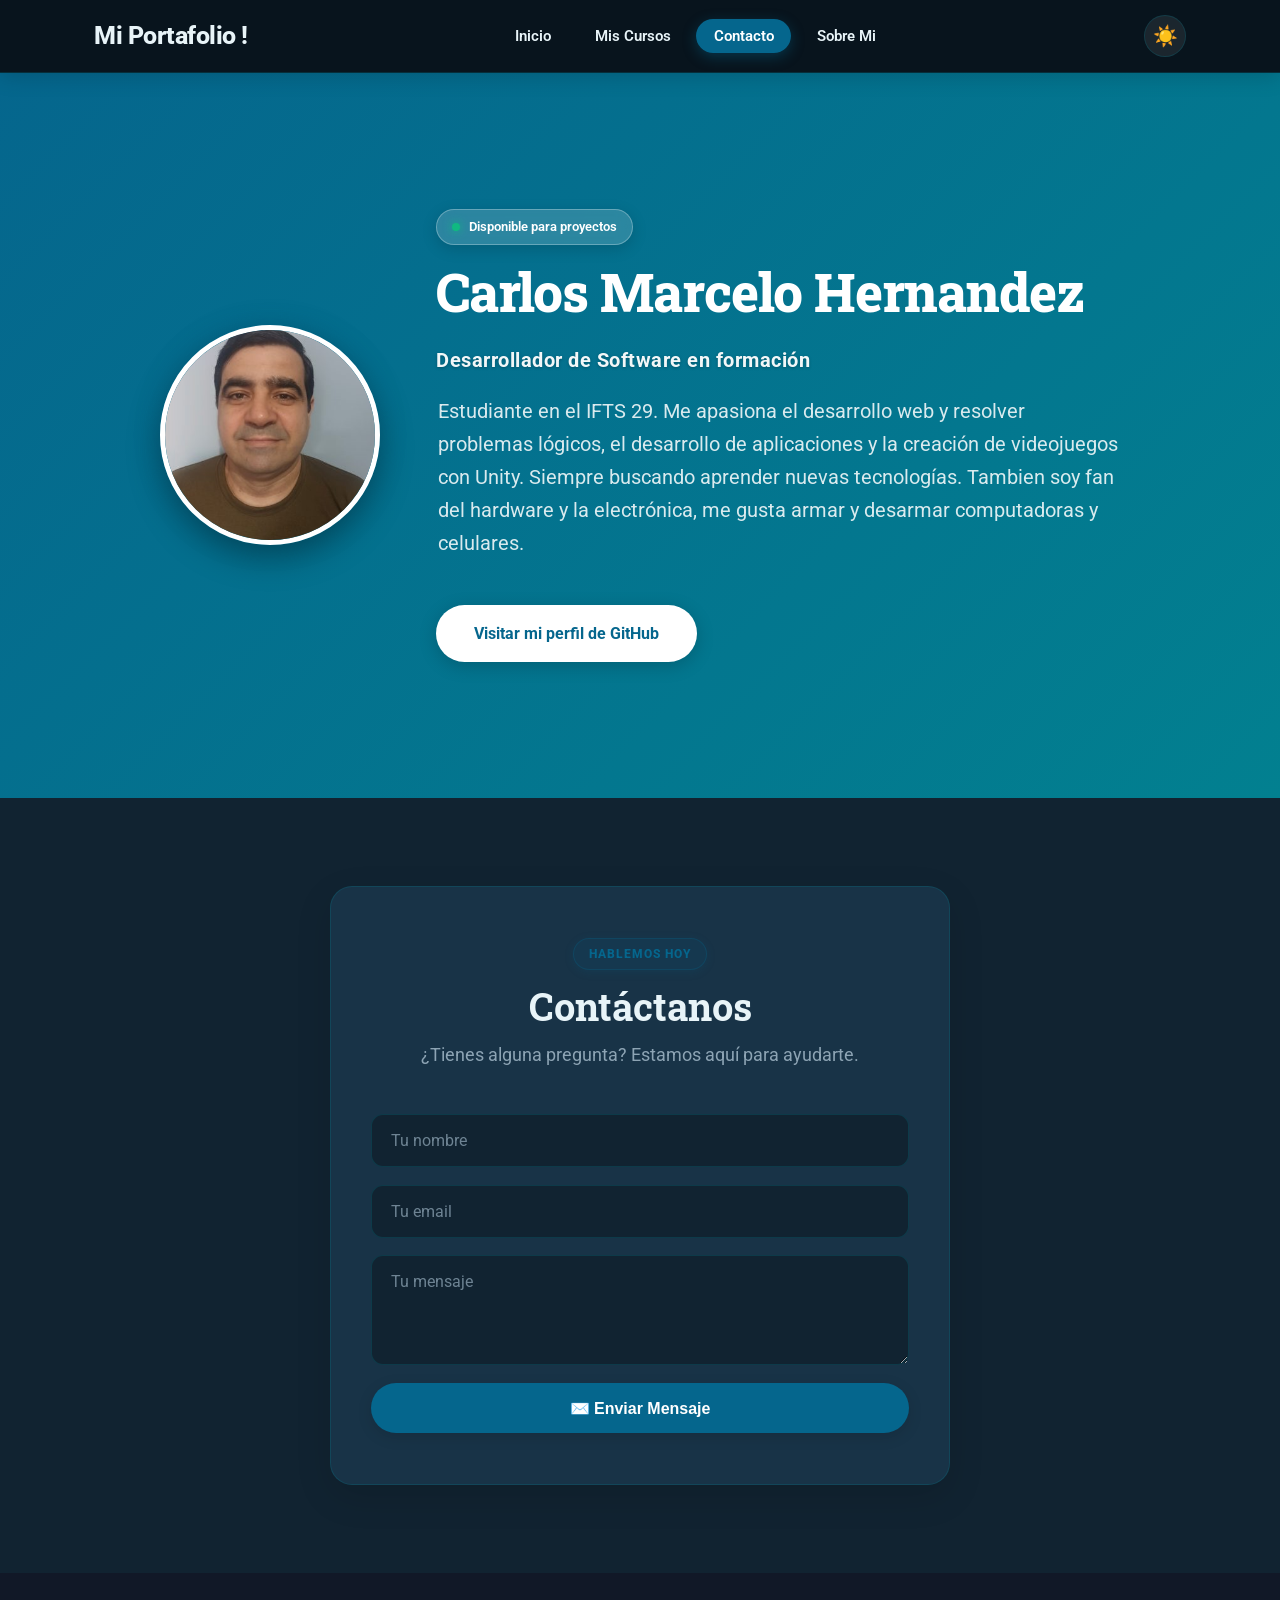
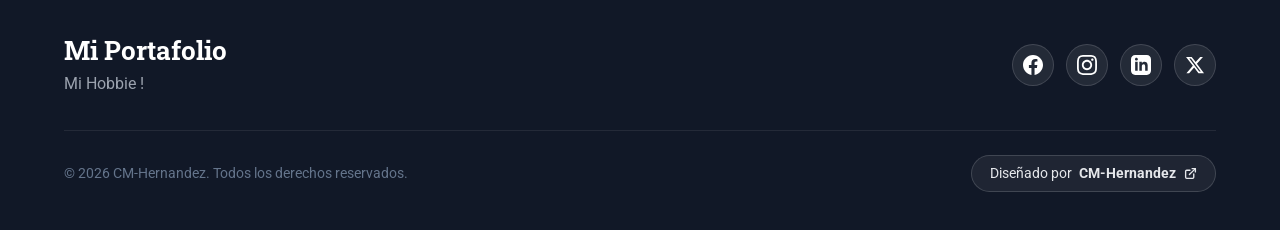
==== commit d2840403: "c c" ====
--- a/contacto.html
+++ b/contacto.html
@@ -83,7 +83,7 @@
 
   <!-- CONTENIDO PRINCIPAL -->
   <main>
-    <section id="hero" class="section-hero" style="background: linear-gradient(135deg, #06b6d4, #10b981);" style="padding:6.5rem 0">
+    <section id="hero" class="section-hero" style="background: linear-gradient(135deg, #05668d, #028090);" style="padding:6.5rem 0">
   <div class="container">
     <div class="hero-portfolio-layout">
       <div class="hero-avatar-box">
@@ -95,7 +95,7 @@
         <div class="hero-portfolio-role">Desarrollador de Software en formación</div>
         <p class="hero-portfolio-desc">Estudiante en el IFTS 29. Me apasiona el desarrollo web y resolver problemas lógicos, el desarrollo de aplicaciones y la creación de videojuegos con Unity. Siempre buscando aprender nuevas tecnologías. Tambien soy fan del hardware y la electrónica, me gusta armar y desarmar computadoras y celulares.</p>
         <div class="hero-portfolio-buttons">
-          <a href="https://github.com/cmarceloh" class="btn btn-primary" style="background:#ffffff;color:#06b6d4;box-shadow:0 4px 18px rgba(0,0,0,.18);" target="_blank" rel="noopener noreferrer">Visitar mi perfil de GitHub</a>
+          <a href="https://github.com/cmarceloh" class="btn btn-primary" style="background:#ffffff;color:#05668d;box-shadow:0 4px 18px rgba(0,0,0,.18);" target="_blank" rel="noopener noreferrer">Visitar mi perfil de GitHub</a>
         </div>
       </div>
     </div>
@@ -108,10 +108,9 @@
       <div class="section-tag-badge"><span>HABLEMOS HOY</span></div>
       <h2 style="font-size:2.4rem;margin-bottom:.6rem">Contáctanos</h2>
       <p class="subtitle" style="margin-bottom:2.5rem;font-size:1.15rem;color:var(--color-text-muted)">¿Tienes alguna pregunta? Estamos aquí para ayudarte.</p>
-      <form class="contact-form" id="contact-form" action="https://formsubmit.co/ajax/cmarcelohernandez@gmail.com" method="POST">
+      <form class="contact-form" id="contact-form" novalidate>
         <input type="text" name="nombre" placeholder="Tu nombre" required/>
         <input type="email" name="email" placeholder="Tu email" required/>
-        <input type="hidden" name="_subject" value="Nuevo mensaje desde el portfolio"/>
         
         <textarea name="mensaje" placeholder="Tu mensaje" rows="4" required></textarea>
         <button type="submit" class="btn btn-primary" style="font-weight:700">✉️ Enviar Mensaje</button>
@@ -129,7 +128,7 @@
         <p class="footer-brand-tagline">Mi Hobbie !</p>
       </div>
       <div class="footer-nav-col">
-        <ul class="footer-links-list"><li><a href="#hero">Inicio</a></li><li><a href="#features">Características</a></li><li><a href="#contacto">Contacto</a></li></ul>
+        
         <div class="footer-social-group"><a href="" target="_blank" rel="noopener" class="social-btn" title="facebook" aria-label="facebook"><svg width="20" height="20" viewBox="0 0 24 24" fill="currentColor"><path d="M24 12.073c0-6.627-5.373-12-12-12s-12 5.373-12 12c0 5.99 4.388 10.954 10.125 11.854v-8.385H7.078v-3.47h3.047V9.43c0-3.007 1.792-4.669 4.533-4.669 1.312 0 2.686.235 2.686.235v2.953H15.83c-1.491 0-1.956.925-1.956 1.874v2.25h3.328l-.532 3.47h-2.796v8.385C19.612 23.027 24 18.062 24 12.073z"/></svg></a><a href="" target="_blank" rel="noopener" class="social-btn" title="instagram" aria-label="instagram"><svg width="20" height="20" viewBox="0 0 24 24" fill="currentColor"><path d="M12 2.163c3.204 0 3.584.012 4.85.07 3.252.148 4.771 1.691 4.919 4.919.058 1.265.069 1.645.069 4.849 0 3.205-.012 3.584-.069 4.849-.149 3.225-1.664 4.771-4.919 4.919-1.266.058-1.644.07-4.85.07-3.204 0-3.584-.012-4.849-.07-3.26-.149-4.771-1.699-4.919-4.92-.058-1.265-.07-1.644-.07-4.849 0-3.204.013-3.583.07-4.849.149-3.227 1.664-4.771 4.919-4.919 1.266-.057 1.645-.069 4.849-.069zm0-2.163c-3.259 0-3.667.014-4.947.072-4.358.2-6.78 2.618-6.98 6.98-.059 1.281-.073 1.689-.073 4.948 0 3.259.014 3.668.072 4.948.2 4.358 2.618 6.78 6.98 6.98 1.281.058 1.689.072 4.948.072 3.259 0 3.668-.014 4.948-.072 4.354-.2 6.782-2.618 6.979-6.98.059-1.28.073-1.689.073-4.948 0-3.259-.014-3.667-.072-4.947-.196-4.354-2.617-6.78-6.979-6.98-1.281-.059-1.69-.073-4.949-.073zm0 5.838c-3.403 0-6.162 2.759-6.162 6.162s2.759 6.163 6.162 6.163 6.162-2.759 6.162-6.163c0-3.403-2.759-6.162-6.162-6.162zm0 10.162c-2.209 0-4-1.79-4-4 0-2.209 1.791-4 4-4s4 1.791 4 4c0 2.21-1.791 4-4 4zm6.406-11.845c-.796 0-1.441.645-1.441 1.44s.645 1.44 1.441 1.44c.795 0 1.439-.645 1.439-1.44s-.644-1.44-1.439-1.44z"/></svg></a><a href="" target="_blank" rel="noopener" class="social-btn" title="linkedin" aria-label="linkedin"><svg width="20" height="20" viewBox="0 0 24 24" fill="currentColor"><path d="M19 0h-14c-2.761 0-5 2.239-5 5v14c0 2.761 2.239 5 5 5h14c2.762 0 5-2.239 5-5v-14c0-2.761-2.238-5-5-5zm-11 19h-3v-11h3v11zm-1.5-12.268c-.966 0-1.75-.79-1.75-1.764s.784-1.764 1.75-1.764 1.75.79 1.75 1.764-.783 1.764-1.75 1.764zm13.5 12.268h-3v-5.604c0-3.368-4-3.113-4 0v5.604h-3v-11h3v1.765c1.396-2.586 7-2.777 7 2.476v6.759z"/></svg></a><a href="" target="_blank" rel="noopener" class="social-btn" title="twitter" aria-label="twitter"><svg width="20" height="20" viewBox="0 0 24 24" fill="currentColor"><path d="M18.244 2.25h3.308l-7.227 8.26 8.502 11.24H16.17l-5.214-6.817L4.99 21.75H1.68l7.73-8.835L1.254 2.25H8.08l4.713 6.231zm-1.161 17.52h1.833L7.084 4.126H5.117z"/></svg></a></div>
       </div>
     </div>
--- a/style.css
+++ b/style.css
@@ -3,43 +3,50 @@
    ════════════════════════════════════════════════ */
 
 /* Variables de diseño — Modo Oscuro por defecto */
-:root, [data-theme="dark"] {
-  --color-primary:     #06b6d4;
-  --color-primary-rgb: 6, 182, 212;
-  --color-secondary:   #10b981;
-  --color-accent:      #67e8f9;
-  --color-background:  #07161b;
-  --color-surface:     #0c222b;
-  --color-card-bg:     #102d38;
-  --color-header-bg:   rgba(7, 22, 27, 0.94);
-  --color-text:        #ecfeff;
-  --color-text-muted:  #67e8f9;
-  --color-border:      rgba(6, 182, 212, 0.25);
-  --color-hover-bg:    rgba(255, 255, 255, 0.08);
-  --font-heading:      'Roboto Slab', serif;
-  --font-body:         'Roboto', sans-serif;
+:root,
+[data-theme="dark"] {
+  --color-primary: #05668d;
+  --color-primary-rgb: 5, 102, 141;
+  --color-secondary: #028090;
+  --color-accent: #00a896;
+  --color-background: #09151e;
+  --color-surface: #112331;
+  --color-card-bg: #183347;
+  --color-header-bg: rgba(9, 21, 30, 0.94);
+  --color-text: #e8f4f8;
+  --color-text-muted: #8da4b4;
+  --color-border: rgba(2, 128, 144, 0.25);
+  --color-hover-bg: rgba(255, 255, 255, 0.08);
+  --font-heading: "Roboto Slab", serif;
+  --font-body: "Roboto", sans-serif;
   color-scheme: dark;
 }
 
 /* Modo Claro calibrado */
 [data-theme="light"] {
-  --color-primary:     #06b6d4;
-  --color-primary-rgb: 6, 182, 212;
-  --color-secondary:   #10b981;
-  --color-accent:      #67e8f9;
-  --color-background:  #f0fdfa;
-  --color-surface:     #ffffff;
-  --color-card-bg:     #ffffff;
-  --color-header-bg:   rgba(255, 255, 255, 0.94);
-  --color-text:        #164e63;
-  --color-text-muted:  #52525b;
-  --color-border:      rgba(6, 182, 212, 0.15);
-  --color-hover-bg:    rgba(0, 0, 0, 0.04);
+  --color-primary: #05668d;
+  --color-primary-rgb: 5, 102, 141;
+  --color-secondary: #028090;
+  --color-accent: #00a896;
+  --color-background: #f4f9fa;
+  --color-surface: #ffffff;
+  --color-card-bg: #ffffff;
+  --color-header-bg: rgba(255, 255, 255, 0.94);
+  --color-text: #05668d;
+  --color-text-muted: #5c717e;
+  --color-border: rgba(5, 102, 141, 0.14);
+  --color-hover-bg: rgba(0, 0, 0, 0.04);
   color-scheme: light;
 }
 
 /* Reset y base */
-*, *::before, *::after { box-sizing: border-box; margin: 0; padding: 0; }
+*,
+*::before,
+*::after {
+  box-sizing: border-box;
+  margin: 0;
+  padding: 0;
+}
 
 html {
   scroll-behavior: smooth;
@@ -52,7 +59,9 @@
   line-height: 1.6;
   font-size: 16px;
   overflow-x: hidden;
-  transition: background 0.3s ease, color 0.3s ease;
+  transition:
+    background 0.3s ease,
+    color 0.3s ease;
 }
 
 section {
@@ -60,7 +69,12 @@
   position: relative;
 }
 
-h1, h2, h3, h4, h5, h6 {
+h1,
+h2,
+h3,
+h4,
+h5,
+h6 {
   font-family: var(--font-heading);
   line-height: 1.25;
   color: var(--color-text);
@@ -95,7 +109,9 @@
   -webkit-backdrop-filter: blur(14px);
   border-bottom: 1px solid var(--color-border);
   box-shadow: 0 4px 20px rgba(0, 0, 0, 0.15);
-  transition: background 0.3s ease, border-color 0.3s ease;
+  transition:
+    background 0.3s ease,
+    border-color 0.3s ease;
 }
 
 .navbar {
@@ -117,14 +133,17 @@
   max-height: 48px;
   width: auto;
   object-fit: contain;
-  filter: drop-shadow(0 2px 8px rgba(0,0,0,0.18));
-  transition: transform 0.35s ease, filter 0.35s ease;
+  filter: drop-shadow(0 2px 8px rgba(0, 0, 0, 0.18));
+  transition:
+    transform 0.35s ease,
+    filter 0.35s ease;
   transform-origin: center center;
 }
 
 .navbar-brand:hover .navbar-logo-img {
   transform: scale(1.08);
-  filter: drop-shadow(0 0 16px rgba(var(--color-primary-rgb), 0.75)) brightness(1.12);
+  filter: drop-shadow(0 0 16px rgba(var(--color-primary-rgb), 0.75))
+    brightness(1.12);
 }
 
 .navbar-brand-name {
@@ -149,7 +168,9 @@
 .navbar-brand:hover .brand-text-logo {
   transform: scale(1.08);
   color: var(--color-primary);
-  text-shadow: 0 0 18px rgba(var(--color-primary-rgb), 0.8), 0 0 35px rgba(var(--color-primary-rgb), 0.35);
+  text-shadow:
+    0 0 18px rgba(var(--color-primary-rgb), 0.8),
+    0 0 35px rgba(var(--color-primary-rgb), 0.35);
 }
 
 .navbar-brand-composite {
@@ -189,10 +210,18 @@
   border-color: var(--color-primary);
   box-shadow: 0 0 16px rgba(var(--color-primary-rgb), 0.45);
 }
-[data-theme="dark"] .theme-icon-dark { display: none; }
-[data-theme="dark"] .theme-icon-light { display: inline-block; }
-[data-theme="light"] .theme-icon-light { display: none; }
-[data-theme="light"] .theme-icon-dark { display: inline-block; }
+[data-theme="dark"] .theme-icon-dark {
+  display: none;
+}
+[data-theme="dark"] .theme-icon-light {
+  display: inline-block;
+}
+[data-theme="light"] .theme-icon-light {
+  display: none;
+}
+[data-theme="light"] .theme-icon-dark {
+  display: inline-block;
+}
 
 /* Enlaces Desktop */
 .desktop-nav {
@@ -372,13 +401,18 @@
 }
 
 .btn::before {
-  content: '';
+  content: "";
   position: absolute;
   top: 0;
   left: -100%;
   width: 100%;
   height: 100%;
-  background: linear-gradient(90deg, transparent, rgba(255,255,255,0.25), transparent);
+  background: linear-gradient(
+    90deg,
+    transparent,
+    rgba(255, 255, 255, 0.25),
+    transparent
+  );
   transition: left 0.6s ease;
 }
 
@@ -429,14 +463,17 @@
   max-width: 280px;
   object-fit: contain;
   filter: drop-shadow(0 4px 14px rgba(0, 0, 0, 0.25));
-  transition: transform 0.35s ease, filter 0.35s ease;
+  transition:
+    transform 0.35s ease,
+    filter 0.35s ease;
   transform-origin: center center;
   cursor: pointer;
 }
 
 .hero-logo-box:hover .hero-logo-img {
   transform: scale(1.08);
-  filter: drop-shadow(0 0 25px rgba(var(--color-primary-rgb), 0.85)) brightness(1.15);
+  filter: drop-shadow(0 0 25px rgba(var(--color-primary-rgb), 0.85))
+    brightness(1.15);
 }
 
 /* ── HERO ─────────────────────────────────────── */
@@ -454,7 +491,7 @@
 }
 .section-hero p {
   font-size: 1.25rem;
-  opacity: .92;
+  opacity: 0.92;
   max-width: 680px;
   margin: 0 auto 2.8rem;
   line-height: 1.65;
@@ -479,13 +516,19 @@
   border-radius: 50%;
   object-fit: cover;
   border: 5px solid #ffffff;
-  box-shadow: 0 12px 32px rgba(0, 0, 0, 0.35), 0 0 25px rgba(var(--color-primary-rgb), 0.35);
-  transition: transform 0.4s ease, box-shadow 0.4s ease;
+  box-shadow:
+    0 12px 32px rgba(0, 0, 0, 0.35),
+    0 0 25px rgba(var(--color-primary-rgb), 0.35);
+  transition:
+    transform 0.4s ease,
+    box-shadow 0.4s ease;
   display: block;
 }
 .hero-avatar-box:hover .hero-avatar-img {
   transform: scale(1.05);
-  box-shadow: 0 16px 42px rgba(0, 0, 0, 0.45), 0 0 35px rgba(var(--color-primary-rgb), 0.55);
+  box-shadow:
+    0 16px 42px rgba(0, 0, 0, 0.45),
+    0 0 35px rgba(var(--color-primary-rgb), 0.55);
 }
 .hero-portfolio-content {
   flex: 1;
@@ -563,8 +606,15 @@
   animation: pulseDot 2s infinite ease-in-out;
 }
 @keyframes pulseDot {
-  0%, 100% { transform: scale(1); opacity: 1; }
-  50% { transform: scale(1.35); opacity: 0.75; }
+  0%,
+  100% {
+    transform: scale(1);
+    opacity: 1;
+  }
+  50% {
+    transform: scale(1.35);
+    opacity: 0.75;
+  }
 }
 .gallery-card-badge {
   position: absolute;
@@ -582,7 +632,9 @@
 }
 
 /* ── FEATURES ─────────────────────────────────── */
-.section-features { background: var(--color-surface); }
+.section-features {
+  background: var(--color-surface);
+}
 .features-grid {
   display: grid;
   grid-template-columns: repeat(auto-fit, minmax(270px, 1fr));
@@ -594,21 +646,35 @@
   padding: 2.2rem 1.8rem;
   background: var(--color-card-bg);
   border-radius: 16px;
-  box-shadow: 0 4px 20px rgba(0,0,0,.08);
+  box-shadow: 0 4px 20px rgba(0, 0, 0, 0.08);
   border: 1px solid var(--color-border);
-  transition: transform .35s cubic-bezier(0.16, 1, 0.3, 1), box-shadow .35s ease, border-color .35s ease;
+  transition:
+    transform 0.35s cubic-bezier(0.16, 1, 0.3, 1),
+    box-shadow 0.35s ease,
+    border-color 0.35s ease;
 }
 .feature-card:hover {
   transform: translateY(-6px);
-  box-shadow: 0 14px 30px rgba(0,0,0,.15);
+  box-shadow: 0 14px 30px rgba(0, 0, 0, 0.15);
   border-color: var(--color-primary);
 }
-.feature-icon { font-size: 2.8rem; margin-bottom: 1rem; }
-.feature-card h3 { color: var(--color-primary); margin-bottom: .6rem; font-size: 1.3rem; }
-.feature-card p { color: var(--color-text-muted); }
+.feature-icon {
+  font-size: 2.8rem;
+  margin-bottom: 1rem;
+}
+.feature-card h3 {
+  color: var(--color-primary);
+  margin-bottom: 0.6rem;
+  font-size: 1.3rem;
+}
+.feature-card p {
+  color: var(--color-text-muted);
+}
 
 /* ── ABOUT ─────────────────────────────────────── */
-.section-about { background: var(--color-background); }
+.section-about {
+  background: var(--color-background);
+}
 .about-grid {
   display: grid;
   grid-template-columns: 1fr 1fr;
@@ -620,7 +686,9 @@
   overflow: hidden;
   border: 3.5px solid var(--color-border);
   box-shadow: 0 6px 24px rgba(0, 0, 0, 0.15);
-  transition: border-color 0.35s ease, box-shadow 0.35s ease;
+  transition:
+    border-color 0.35s ease,
+    box-shadow 0.35s ease;
 }
 .about-img-box img {
   width: 100%;
@@ -631,18 +699,29 @@
 }
 .about-img-box:hover {
   border-color: var(--color-primary) !important;
-  box-shadow: 0 0 25px rgba(var(--color-primary-rgb), 0.85),
-              0 0 10px rgba(var(--color-primary-rgb), 0.95),
-              0 12px 32px rgba(0, 0, 0, 0.25) !important;
+  box-shadow:
+    0 0 25px rgba(var(--color-primary-rgb), 0.85),
+    0 0 10px rgba(var(--color-primary-rgb), 0.95),
+    0 12px 32px rgba(0, 0, 0, 0.25) !important;
 }
 .about-img-box:hover img {
   transform: scale(1.08);
 }
-.about-text h2 { font-size: 2.4rem; margin-bottom: 1.3rem; color: var(--color-text); }
-.about-text p { color: var(--color-text-muted); line-height: 1.85; font-size: 1.1rem; }
+.about-text h2 {
+  font-size: 2.4rem;
+  margin-bottom: 1.3rem;
+  color: var(--color-text);
+}
+.about-text p {
+  color: var(--color-text-muted);
+  line-height: 1.85;
+  font-size: 1.1rem;
+}
 
 /* ── GALLERY CON BORDE MÁS GRUESO E ILUMINADO ── */
-.section-gallery { background: var(--color-surface); }
+.section-gallery {
+  background: var(--color-surface);
+}
 .gallery-grid {
   display: grid;
   grid-template-columns: repeat(auto-fill, minmax(260px, 1fr));
@@ -656,7 +735,9 @@
   border: 3.5px solid var(--color-border);
   background: var(--color-card-bg);
   box-shadow: 0 4px 18px rgba(0, 0, 0, 0.1);
-  transition: border-color 0.35s ease, box-shadow 0.35s ease;
+  transition:
+    border-color 0.35s ease,
+    box-shadow 0.35s ease;
   display: flex;
   flex-direction: column;
 }
@@ -671,14 +752,17 @@
   height: 100%;
   object-fit: cover;
   display: block;
-  transition: transform 0.45s cubic-bezier(0.2, 0.8, 0.2, 1), filter 0.35s ease;
+  transition:
+    transform 0.45s cubic-bezier(0.2, 0.8, 0.2, 1),
+    filter 0.35s ease;
   will-change: transform;
 }
 .gallery-card:hover {
   border-color: var(--color-primary) !important;
-  box-shadow: 0 0 25px rgba(var(--color-primary-rgb), 0.85),
-              0 0 10px rgba(var(--color-primary-rgb), 0.95),
-              0 12px 32px rgba(0, 0, 0, 0.25) !important;
+  box-shadow:
+    0 0 25px rgba(var(--color-primary-rgb), 0.85),
+    0 0 10px rgba(var(--color-primary-rgb), 0.95),
+    0 12px 32px rgba(0, 0, 0, 0.25) !important;
 }
 .gallery-card:hover img {
   transform: scale(1.08);
@@ -774,7 +858,9 @@
   max-width: 820px;
   width: 100%;
   max-height: 90vh;
-  box-shadow: 0 25px 60px rgba(0, 0, 0, 0.5), 0 0 0 1px rgba(255, 255, 255, 0.1);
+  box-shadow:
+    0 25px 60px rgba(0, 0, 0, 0.5),
+    0 0 0 1px rgba(255, 255, 255, 0.1);
   display: flex;
   flex-direction: column;
   transform: scale(0.92) translateY(20px);
@@ -853,11 +939,22 @@
   white-space: pre-line;
 }
 @media (max-width: 640px) {
-  .img-modal-dialog { max-height: 94vh; border-radius: 18px; }
-  .img-modal-figure { max-height: 250px; }
-  .img-modal-info { padding: 1.25rem 1.4rem; }
-  .img-modal-title { font-size: 1.3rem; }
-  .img-modal-desc { font-size: 0.95rem; }
+  .img-modal-dialog {
+    max-height: 94vh;
+    border-radius: 18px;
+  }
+  .img-modal-figure {
+    max-height: 250px;
+  }
+  .img-modal-info {
+    padding: 1.25rem 1.4rem;
+  }
+  .img-modal-title {
+    font-size: 1.3rem;
+  }
+  .img-modal-desc {
+    font-size: 0.95rem;
+  }
 }
 
 /* ── SLIDESHOW DUAL (Muestra 2 imágenes a la vez, rotación cada 10s) ── */
@@ -920,7 +1017,10 @@
   border: 2.5px solid var(--color-border);
   overflow: hidden;
   box-shadow: 0 8px 24px rgba(0, 0, 0, 0.08);
-  transition: border-color 0.35s ease, box-shadow 0.35s ease, transform 0.35s ease;
+  transition:
+    border-color 0.35s ease,
+    box-shadow 0.35s ease,
+    transform 0.35s ease;
   display: flex;
   flex-direction: column;
 }
@@ -1026,8 +1126,14 @@
   transform: translateY(-50%) scale(1.12);
   box-shadow: 0 8px 24px rgba(var(--color-primary-rgb), 0.5);
 }
-.dual-slider-prev { left: 14px; padding-right: 3px; }
-.dual-slider-next { right: 14px; padding-left: 3px; }
+.dual-slider-prev {
+  left: 14px;
+  padding-right: 3px;
+}
+.dual-slider-next {
+  right: 14px;
+  padding-left: 3px;
+}
 
 /* Puntos indicadores del Slider */
 .dual-slider-dots {
@@ -1078,14 +1184,24 @@
     min-width: 100% !important;
     max-width: 100% !important;
   }
-  .dual-slider-prev { left: 6px; }
-  .dual-slider-next { right: 6px; }
-  .dual-slider-box { padding: 1.2rem 0.8rem 1.8rem; }
-  .dual-slide-img-box { height: 230px; }
+  .dual-slider-prev {
+    left: 6px;
+  }
+  .dual-slider-next {
+    right: 6px;
+  }
+  .dual-slider-box {
+    padding: 1.2rem 0.8rem 1.8rem;
+  }
+  .dual-slide-img-box {
+    height: 230px;
+  }
 }
 
 /* ── TESTIMONIALS ──────────────────────────────── */
-.section-testimonials { background: var(--color-background); }
+.section-testimonials {
+  background: var(--color-background);
+}
 .testimonials-grid {
   display: grid;
   grid-template-columns: repeat(auto-fit, minmax(280px, 1fr));
@@ -1096,24 +1212,45 @@
   background: var(--color-card-bg);
   padding: 2.2rem;
   border-radius: 16px;
-  box-shadow: 0 4px 18px rgba(0,0,0,.08);
+  box-shadow: 0 4px 18px rgba(0, 0, 0, 0.08);
   border: 1px solid var(--color-border);
   border-top: 4px solid var(--color-primary);
-  transition: transform .3s ease;
-}
-.testimonial-card:hover { transform: translateY(-4px); }
-.testimonial-text { font-style: italic; color: var(--color-text-muted); margin-bottom: 1.3rem; line-height: 1.65; }
-.testimonial-author strong { color: var(--color-primary); display: block; font-size: 1.1rem; }
-.testimonial-author small { color: var(--color-text-muted); margin-top: .2rem; display: block; }
+  transition: transform 0.3s ease;
+}
+.testimonial-card:hover {
+  transform: translateY(-4px);
+}
+.testimonial-text {
+  font-style: italic;
+  color: var(--color-text-muted);
+  margin-bottom: 1.3rem;
+  line-height: 1.65;
+}
+.testimonial-author strong {
+  color: var(--color-primary);
+  display: block;
+  font-size: 1.1rem;
+}
+.testimonial-author small {
+  color: var(--color-text-muted);
+  margin-top: 0.2rem;
+  display: block;
+}
 
 /* ── CONTACT ───────────────────────────────────── */
-.section-contact { background: var(--color-surface); text-align: center; }
-.section-contact h2, .section-contact p { color: var(--color-text); }
+.section-contact {
+  background: var(--color-surface);
+  text-align: center;
+}
+.section-contact h2,
+.section-contact p {
+  color: var(--color-text);
+}
 .contact-card {
   background: var(--color-card-bg);
   border: 1px solid var(--color-border);
   border-radius: 22px;
-  box-shadow: 0 12px 36px rgba(0,0,0,0.12);
+  box-shadow: 0 12px 36px rgba(0, 0, 0, 0.12);
 }
 .contact-form {
   max-width: 580px;
@@ -1134,7 +1271,9 @@
   outline: none;
   width: 100%;
   box-sizing: border-box;
-  transition: border-color 0.25s, box-shadow 0.25s;
+  transition:
+    border-color 0.25s,
+    box-shadow 0.25s;
 }
 .contact-form input:focus,
 .contact-form textarea:focus {
@@ -1146,23 +1285,52 @@
   color: var(--color-text-muted);
   opacity: 0.75;
 }
-.contact-form .btn { width: 100%; background: var(--color-primary); color: #ffffff; }
-.contact-msg { margin-top: 1rem; padding: .85rem 1rem; border-radius: 10px; display: none; }
-.contact-msg.success { background: rgba(34,197,94,.15); color: #15803d; border: 1px solid rgba(34,197,94,.3); display: block; }
-.contact-msg.error { background: rgba(239,68,68,.15); color: #b91c1c; border: 1px solid rgba(239,68,68,.3); display: block; }
+.contact-form .btn {
+  width: 100%;
+  background: var(--color-primary);
+  color: #ffffff;
+}
+.contact-msg {
+  margin-top: 1rem;
+  padding: 0.85rem 1rem;
+  border-radius: 10px;
+  display: none;
+}
+.contact-msg.success {
+  background: rgba(34, 197, 94, 0.15);
+  color: #15803d;
+  border: 1px solid rgba(34, 197, 94, 0.3);
+  display: block;
+}
+.contact-msg.error {
+  background: rgba(239, 68, 68, 0.15);
+  color: #b91c1c;
+  border: 1px solid rgba(239, 68, 68, 0.3);
+  display: block;
+}
 
 /* ── FAQ ───────────────────────────────────────────── */
-.section-faq { background: var(--color-background); }
-.faq-list { max-width: 820px; margin: 0 auto; display: flex; flex-direction: column; gap: 1rem; }
+.section-faq {
+  background: var(--color-background);
+}
+.faq-list {
+  max-width: 820px;
+  margin: 0 auto;
+  display: flex;
+  flex-direction: column;
+  gap: 1rem;
+}
 .faq-item {
   background: var(--color-card-bg);
   border-radius: 12px;
   border: 1px solid var(--color-border);
   overflow: hidden;
-  box-shadow: 0 2px 8px rgba(0,0,0,.04);
-  transition: box-shadow .2s;
-}
-.faq-item[open] { box-shadow: 0 4px 14px rgba(0,0,0,.1); }
+  box-shadow: 0 2px 8px rgba(0, 0, 0, 0.04);
+  transition: box-shadow 0.2s;
+}
+.faq-item[open] {
+  box-shadow: 0 4px 14px rgba(0, 0, 0, 0.1);
+}
 .faq-question {
   padding: 1.3rem 1.5rem;
   font-weight: 700;
@@ -1174,17 +1342,29 @@
   color: var(--color-text);
   font-size: 1.1rem;
 }
-.faq-question::-webkit-details-marker { display: none; }
+.faq-question::-webkit-details-marker {
+  display: none;
+}
 .faq-question::after {
   content: "+";
   font-size: 1.4rem;
   color: var(--color-primary);
-  transition: transform .2s;
+  transition: transform 0.2s;
   flex-shrink: 0;
 }
-.faq-item[open] .faq-question::after { transform: rotate(45deg); }
-.faq-answer { padding: 0 1.5rem 1.3rem; border-top: 1px solid var(--color-border); }
-.faq-answer p { color: var(--color-text-muted); line-height: 1.75; padding-top: 1rem; font-size: 1rem; }
+.faq-item[open] .faq-question::after {
+  transform: rotate(45deg);
+}
+.faq-answer {
+  padding: 0 1.5rem 1.3rem;
+  border-top: 1px solid var(--color-border);
+}
+.faq-answer p {
+  color: var(--color-text-muted);
+  line-height: 1.75;
+  padding-top: 1rem;
+  font-size: 1rem;
+}
 
 /* ── FOOTER SÓLIDO Y ELEGANTE (DISTRIBUCIÓN MODERNA PC / MÓVIL) ── */
 .site-footer {
@@ -1247,7 +1427,7 @@
   transition: all 0.25s ease;
 }
 .footer-links-list a::after {
-  content: '';
+  content: "";
   position: absolute;
   width: 0%;
   height: 2px;
@@ -1316,7 +1496,8 @@
   align-items: center;
   margin: 0;
 }
-.designed-by-btn, .designed-by-badge {
+.designed-by-btn,
+.designed-by-badge {
   display: inline-flex;
   align-items: center;
   gap: 0.45rem;
@@ -1339,13 +1520,26 @@
 
 /* ── RESPONSIVE (MÓVIL Y TABLET < 992px) ── */
 @media (max-width: 992px) {
-  .desktop-nav { display: none; }
-  .hamburger-btn { display: flex; }
-  .about-grid { grid-template-columns: 1fr; gap: 2.5rem; }
-  .about-img-box img { height: 280px; }
-  section { padding: 3.8rem 0; }
-  .section-hero h1 { font-size: 2.4rem; }
-  
+  .desktop-nav {
+    display: none;
+  }
+  .hamburger-btn {
+    display: flex;
+  }
+  .about-grid {
+    grid-template-columns: 1fr;
+    gap: 2.5rem;
+  }
+  .about-img-box img {
+    height: 280px;
+  }
+  section {
+    padding: 3.8rem 0;
+  }
+  .section-hero h1 {
+    font-size: 2.4rem;
+  }
+
   /* Adaptación Hero Portafolio para Móvil / Tablet */
   .hero-portfolio-layout {
     flex-direction: column;
@@ -1367,21 +1561,60 @@
   }
 
   /* Adaptación Footer para Móvil / Tablet */
-  .site-footer { text-align: center; padding: 3.5rem 0 2rem; }
-  .footer-row-main { flex-direction: column; text-align: center; gap: 1.8rem; }
-  .footer-brand-col { text-align: center; max-width: 100%; }
-  .footer-nav-col { flex-direction: column; justify-content: center; gap: 1.4rem; }
-  .footer-links-list { justify-content: center; gap: 0.8rem 1.2rem; }
-  .footer-social-group { justify-content: center; }
-  .footer-row-bottom { flex-direction: column-reverse; justify-content: center; text-align: center; gap: 1rem; }
-  .footer-designed-by { justify-content: center; }
+  .site-footer {
+    text-align: center;
+    padding: 3.5rem 0 2rem;
+  }
+  .footer-row-main {
+    flex-direction: column;
+    text-align: center;
+    gap: 1.8rem;
+  }
+  .footer-brand-col {
+    text-align: center;
+    max-width: 100%;
+  }
+  .footer-nav-col {
+    flex-direction: column;
+    justify-content: center;
+    gap: 1.4rem;
+  }
+  .footer-links-list {
+    justify-content: center;
+    gap: 0.8rem 1.2rem;
+  }
+  .footer-social-group {
+    justify-content: center;
+  }
+  .footer-row-bottom {
+    flex-direction: column-reverse;
+    justify-content: center;
+    text-align: center;
+    gap: 1rem;
+  }
+  .footer-designed-by {
+    justify-content: center;
+  }
 }
 
 @media (max-width: 576px) {
-  .section-hero { padding: 5.5rem 0; }
-  .section-hero h1 { font-size: 1.85rem; }
-  .section-hero p { font-size: 1.05rem; }
-  .hero-avatar-img { width: 150px; height: 150px; }
-  .hero-portfolio-title { font-size: 1.85rem; }
-  .btn { width: 100%; }
-}
+  .section-hero {
+    padding: 5.5rem 0;
+  }
+  .section-hero h1 {
+    font-size: 1.85rem;
+  }
+  .section-hero p {
+    font-size: 1.05rem;
+  }
+  .hero-avatar-img {
+    width: 150px;
+    height: 150px;
+  }
+  .hero-portfolio-title {
+    font-size: 1.85rem;
+  }
+  .btn {
+    width: 100%;
+  }
+}
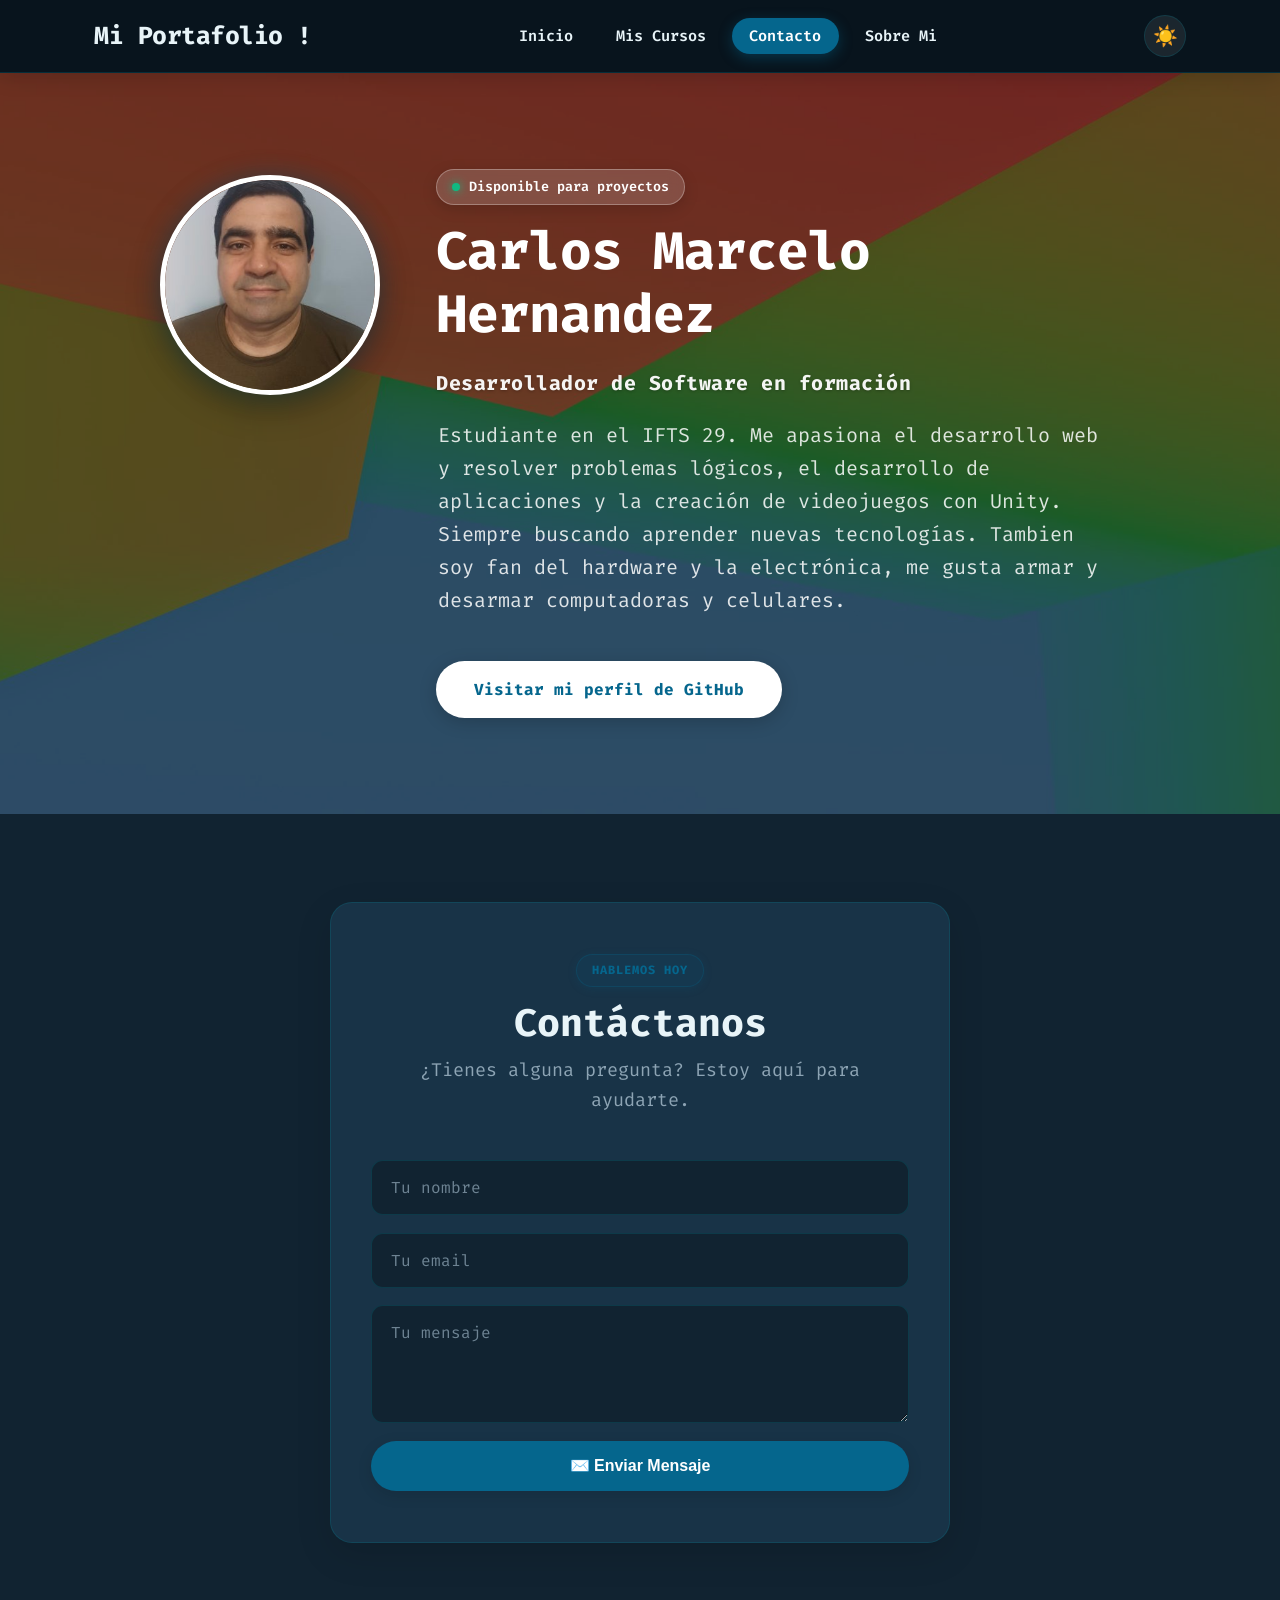
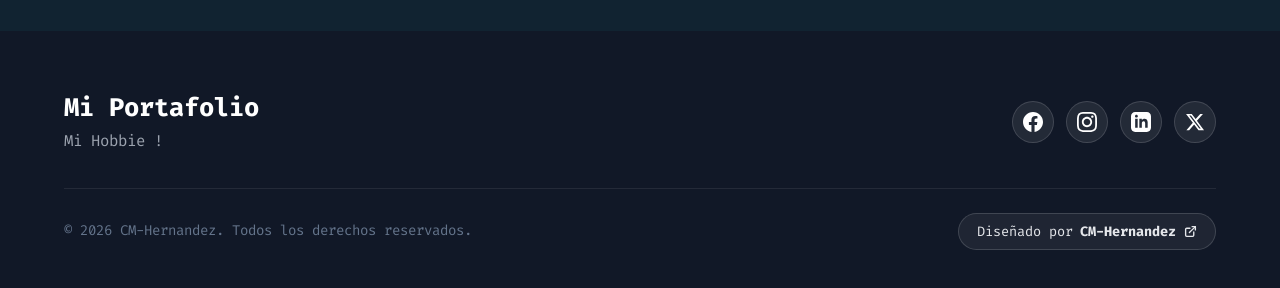
==== commit 04488ca9: "Add files via upload" ====
--- a/contacto.html
+++ b/contacto.html
@@ -3,6 +3,10 @@
 <head>
   <meta charset="UTF-8"/>
   <meta name="viewport" content="width=device-width, initial-scale=1.0"/>
+
+  <!-- Favicon / Ícono de la pestaña del navegador -->
+  <link rel="icon" type="image/png" href="img/favicon.png"/>
+  <link rel="apple-touch-icon" href="img/favicon.png"/>
 
   <!-- Script anti-parpadeo tema (Oscuro por defecto) -->
   <script>
@@ -15,6 +19,8 @@
   <!-- SEO Meta Tags -->
   <title>Contacto | Mi Portafolio</title>
   <meta name="description" content="Mi Portafolio- Carlos Marcelo Hernandez"/>
+  <meta name="keywords" content="portafolio, carlos marcelo hernandez, desarrollo web, 1144048519"/>
+  <meta name="author" content="Mi Portafolio"/>
   <meta name="robots" content="index, follow"/>
 
   <!-- Open Graph -->
@@ -25,7 +31,7 @@
   <!-- Fuentes Google Fonts -->
   <link rel="preconnect" href="https://fonts.googleapis.com"/>
   <link rel="preconnect" href="https://fonts.gstatic.com" crossorigin/>
-  <link href="https://fonts.googleapis.com/css2?family=Roboto+Slab:wght@400;700&family=Roboto:wght@400;500&display=swap" rel="stylesheet"/>
+  <link href="https://fonts.googleapis.com/css2?family=Fira+Code:wght@400;500;600;700&display=swap" rel="stylesheet"/>
 
   <!-- Estilos -->
   <link rel="stylesheet" href="style.css"/>
@@ -83,11 +89,11 @@
 
   <!-- CONTENIDO PRINCIPAL -->
   <main>
-    <section id="hero" class="section-hero" style="background: linear-gradient(135deg, #05668d, #028090);" style="padding:6.5rem 0">
+    <section id="hero" class="section-hero" style="background: linear-gradient(rgba(0,0,0,0.5),rgba(0,0,0,0.5)) center/cover, url('img/hero-bg-39ed6d.jpg') center/cover no-repeat;padding:6rem 0">
   <div class="container">
     <div class="hero-portfolio-layout">
       <div class="hero-avatar-box">
-        <img src="img/hero-1.jpg" alt="Carlos Marcelo Hernandez" class="hero-avatar-img"/>
+        <img src="img/hero-avatar-710cf7.jpg" alt="Carlos Marcelo Hernandez" class="hero-avatar-img" loading="eager" decoding="async"/>
       </div>
       <div class="hero-portfolio-content">
         <div class="hero-status-pill"><span class="status-indicator-dot" style="background:#10b981;box-shadow:0 0 10px #10b981"></span><span>Disponible para proyectos</span></div>
@@ -107,12 +113,16 @@
     <div class="contact-card" style="max-width:620px;margin:0 auto;padding:3.2rem 2.5rem">
       <div class="section-tag-badge"><span>HABLEMOS HOY</span></div>
       <h2 style="font-size:2.4rem;margin-bottom:.6rem">Contáctanos</h2>
-      <p class="subtitle" style="margin-bottom:2.5rem;font-size:1.15rem;color:var(--color-text-muted)">¿Tienes alguna pregunta? Estamos aquí para ayudarte.</p>
+      <p class="subtitle" style="margin-bottom:2.5rem;font-size:1.15rem;color:var(--color-text-muted)">¿Tienes alguna pregunta? Estoy aquí para ayudarte.</p>
       <form class="contact-form" id="contact-form" novalidate>
-        <input type="text" name="nombre" placeholder="Tu nombre" required/>
-        <input type="email" name="email" placeholder="Tu email" required/>
+        <!-- Campo Honeypot invisible para humanos (trampa anti-bots) -->
+        <div style="display:none!important;visibility:hidden!important;opacity:0!important;position:absolute!important;left:-9999px!important" aria-hidden="true">
+          <input type="text" name="website_url" tabindex="-1" autocomplete="off" />
+        </div>
+        <input type="text" name="nombre" placeholder="Tu nombre" maxlength="100" required/>
+        <input type="email" name="email" placeholder="Tu email" maxlength="150" required/>
         
-        <textarea name="mensaje" placeholder="Tu mensaje" rows="4" required></textarea>
+        <textarea name="mensaje" placeholder="Tu mensaje" rows="4" maxlength="4000" required></textarea>
         <button type="submit" class="btn btn-primary" style="font-weight:700">✉️ Enviar Mensaje</button>
         <div class="contact-msg" id="contact-msg"></div>
       </form>
--- a/style.css
+++ b/style.css
@@ -3,50 +3,43 @@
    ════════════════════════════════════════════════ */
 
 /* Variables de diseño — Modo Oscuro por defecto */
-:root,
-[data-theme="dark"] {
-  --color-primary: #05668d;
+:root, [data-theme="dark"] {
+  --color-primary:     #05668d;
   --color-primary-rgb: 5, 102, 141;
-  --color-secondary: #028090;
-  --color-accent: #00a896;
-  --color-background: #09151e;
-  --color-surface: #112331;
-  --color-card-bg: #183347;
-  --color-header-bg: rgba(9, 21, 30, 0.94);
-  --color-text: #e8f4f8;
-  --color-text-muted: #8da4b4;
-  --color-border: rgba(2, 128, 144, 0.25);
-  --color-hover-bg: rgba(255, 255, 255, 0.08);
-  --font-heading: "Roboto Slab", serif;
-  --font-body: "Roboto", sans-serif;
+  --color-secondary:   #028090;
+  --color-accent:      #00a896;
+  --color-background:  #09151e;
+  --color-surface:     #112331;
+  --color-card-bg:     #183347;
+  --color-header-bg:   rgba(9, 21, 30, 0.94);
+  --color-text:        #e8f4f8;
+  --color-text-muted:  #8da4b4;
+  --color-border:      rgba(2, 128, 144, 0.25);
+  --color-hover-bg:    rgba(255, 255, 255, 0.08);
+  --font-heading:      'Fira Code', monospace;
+  --font-body:         'Fira Code', monospace;
   color-scheme: dark;
 }
 
 /* Modo Claro calibrado */
 [data-theme="light"] {
-  --color-primary: #05668d;
+  --color-primary:     #05668d;
   --color-primary-rgb: 5, 102, 141;
-  --color-secondary: #028090;
-  --color-accent: #00a896;
-  --color-background: #f4f9fa;
-  --color-surface: #ffffff;
-  --color-card-bg: #ffffff;
-  --color-header-bg: rgba(255, 255, 255, 0.94);
-  --color-text: #05668d;
-  --color-text-muted: #5c717e;
-  --color-border: rgba(5, 102, 141, 0.14);
-  --color-hover-bg: rgba(0, 0, 0, 0.04);
+  --color-secondary:   #028090;
+  --color-accent:      #00a896;
+  --color-background:  #f4f9fa;
+  --color-surface:     #ffffff;
+  --color-card-bg:     #ffffff;
+  --color-header-bg:   rgba(255, 255, 255, 0.94);
+  --color-text:        #05668d;
+  --color-text-muted:  #5c717e;
+  --color-border:      rgba(5, 102, 141, 0.14);
+  --color-hover-bg:    rgba(0, 0, 0, 0.04);
   color-scheme: light;
 }
 
 /* Reset y base */
-*,
-*::before,
-*::after {
-  box-sizing: border-box;
-  margin: 0;
-  padding: 0;
-}
+*, *::before, *::after { box-sizing: border-box; margin: 0; padding: 0; }
 
 html {
   scroll-behavior: smooth;
@@ -59,9 +52,7 @@
   line-height: 1.6;
   font-size: 16px;
   overflow-x: hidden;
-  transition:
-    background 0.3s ease,
-    color 0.3s ease;
+  transition: background 0.3s ease, color 0.3s ease;
 }
 
 section {
@@ -69,12 +60,7 @@
   position: relative;
 }
 
-h1,
-h2,
-h3,
-h4,
-h5,
-h6 {
+h1, h2, h3, h4, h5, h6 {
   font-family: var(--font-heading);
   line-height: 1.25;
   color: var(--color-text);
@@ -109,9 +95,7 @@
   -webkit-backdrop-filter: blur(14px);
   border-bottom: 1px solid var(--color-border);
   box-shadow: 0 4px 20px rgba(0, 0, 0, 0.15);
-  transition:
-    background 0.3s ease,
-    border-color 0.3s ease;
+  transition: background 0.3s ease, border-color 0.3s ease;
 }
 
 .navbar {
@@ -133,17 +117,14 @@
   max-height: 48px;
   width: auto;
   object-fit: contain;
-  filter: drop-shadow(0 2px 8px rgba(0, 0, 0, 0.18));
-  transition:
-    transform 0.35s ease,
-    filter 0.35s ease;
+  filter: drop-shadow(0 2px 8px rgba(0,0,0,0.18));
+  transition: transform 0.35s ease, filter 0.35s ease;
   transform-origin: center center;
 }
 
 .navbar-brand:hover .navbar-logo-img {
   transform: scale(1.08);
-  filter: drop-shadow(0 0 16px rgba(var(--color-primary-rgb), 0.75))
-    brightness(1.12);
+  filter: drop-shadow(0 0 16px rgba(var(--color-primary-rgb), 0.75)) brightness(1.12);
 }
 
 .navbar-brand-name {
@@ -168,9 +149,7 @@
 .navbar-brand:hover .brand-text-logo {
   transform: scale(1.08);
   color: var(--color-primary);
-  text-shadow:
-    0 0 18px rgba(var(--color-primary-rgb), 0.8),
-    0 0 35px rgba(var(--color-primary-rgb), 0.35);
+  text-shadow: 0 0 18px rgba(var(--color-primary-rgb), 0.8), 0 0 35px rgba(var(--color-primary-rgb), 0.35);
 }
 
 .navbar-brand-composite {
@@ -210,18 +189,10 @@
   border-color: var(--color-primary);
   box-shadow: 0 0 16px rgba(var(--color-primary-rgb), 0.45);
 }
-[data-theme="dark"] .theme-icon-dark {
-  display: none;
-}
-[data-theme="dark"] .theme-icon-light {
-  display: inline-block;
-}
-[data-theme="light"] .theme-icon-light {
-  display: none;
-}
-[data-theme="light"] .theme-icon-dark {
-  display: inline-block;
-}
+[data-theme="dark"] .theme-icon-dark { display: none; }
+[data-theme="dark"] .theme-icon-light { display: inline-block; }
+[data-theme="light"] .theme-icon-light { display: none; }
+[data-theme="light"] .theme-icon-dark { display: inline-block; }
 
 /* Enlaces Desktop */
 .desktop-nav {
@@ -401,18 +372,13 @@
 }
 
 .btn::before {
-  content: "";
+  content: '';
   position: absolute;
   top: 0;
   left: -100%;
   width: 100%;
   height: 100%;
-  background: linear-gradient(
-    90deg,
-    transparent,
-    rgba(255, 255, 255, 0.25),
-    transparent
-  );
+  background: linear-gradient(90deg, transparent, rgba(255,255,255,0.25), transparent);
   transition: left 0.6s ease;
 }
 
@@ -463,17 +429,14 @@
   max-width: 280px;
   object-fit: contain;
   filter: drop-shadow(0 4px 14px rgba(0, 0, 0, 0.25));
-  transition:
-    transform 0.35s ease,
-    filter 0.35s ease;
+  transition: transform 0.35s ease, filter 0.35s ease;
   transform-origin: center center;
   cursor: pointer;
 }
 
 .hero-logo-box:hover .hero-logo-img {
   transform: scale(1.08);
-  filter: drop-shadow(0 0 25px rgba(var(--color-primary-rgb), 0.85))
-    brightness(1.15);
+  filter: drop-shadow(0 0 25px rgba(var(--color-primary-rgb), 0.85)) brightness(1.15);
 }
 
 /* ── HERO ─────────────────────────────────────── */
@@ -491,7 +454,7 @@
 }
 .section-hero p {
   font-size: 1.25rem;
-  opacity: 0.92;
+  opacity: .92;
   max-width: 680px;
   margin: 0 auto 2.8rem;
   line-height: 1.65;
@@ -500,7 +463,7 @@
 /* ── HERO PORTAFOLIO CON AVATAR REDONDO ── */
 .hero-portfolio-layout {
   display: flex;
-  align-items: center;
+  align-items: flex-start;
   justify-content: center;
   gap: 3.5rem;
   max-width: 960px;
@@ -509,6 +472,7 @@
 }
 .hero-avatar-box {
   flex-shrink: 0;
+  margin-top: 0.4rem;
 }
 .hero-avatar-img {
   width: 220px;
@@ -516,19 +480,14 @@
   border-radius: 50%;
   object-fit: cover;
   border: 5px solid #ffffff;
-  box-shadow:
-    0 12px 32px rgba(0, 0, 0, 0.35),
-    0 0 25px rgba(var(--color-primary-rgb), 0.35);
-  transition:
-    transform 0.4s ease,
-    box-shadow 0.4s ease;
+  background-color: #1e293b;
+  box-shadow: 0 12px 32px rgba(0, 0, 0, 0.35), 0 0 25px rgba(var(--color-primary-rgb), 0.35);
+  transition: transform 0.4s ease, box-shadow 0.4s ease;
   display: block;
 }
 .hero-avatar-box:hover .hero-avatar-img {
   transform: scale(1.05);
-  box-shadow:
-    0 16px 42px rgba(0, 0, 0, 0.45),
-    0 0 35px rgba(var(--color-primary-rgb), 0.55);
+  box-shadow: 0 16px 42px rgba(0, 0, 0, 0.45), 0 0 35px rgba(var(--color-primary-rgb), 0.55);
 }
 .hero-portfolio-content {
   flex: 1;
@@ -606,15 +565,8 @@
   animation: pulseDot 2s infinite ease-in-out;
 }
 @keyframes pulseDot {
-  0%,
-  100% {
-    transform: scale(1);
-    opacity: 1;
-  }
-  50% {
-    transform: scale(1.35);
-    opacity: 0.75;
-  }
+  0%, 100% { transform: scale(1); opacity: 1; }
+  50% { transform: scale(1.35); opacity: 0.75; }
 }
 .gallery-card-badge {
   position: absolute;
@@ -632,9 +584,7 @@
 }
 
 /* ── FEATURES ─────────────────────────────────── */
-.section-features {
-  background: var(--color-surface);
-}
+.section-features { background: var(--color-surface); }
 .features-grid {
   display: grid;
   grid-template-columns: repeat(auto-fit, minmax(270px, 1fr));
@@ -646,35 +596,21 @@
   padding: 2.2rem 1.8rem;
   background: var(--color-card-bg);
   border-radius: 16px;
-  box-shadow: 0 4px 20px rgba(0, 0, 0, 0.08);
+  box-shadow: 0 4px 20px rgba(0,0,0,.08);
   border: 1px solid var(--color-border);
-  transition:
-    transform 0.35s cubic-bezier(0.16, 1, 0.3, 1),
-    box-shadow 0.35s ease,
-    border-color 0.35s ease;
+  transition: transform .35s cubic-bezier(0.16, 1, 0.3, 1), box-shadow .35s ease, border-color .35s ease;
 }
 .feature-card:hover {
   transform: translateY(-6px);
-  box-shadow: 0 14px 30px rgba(0, 0, 0, 0.15);
+  box-shadow: 0 14px 30px rgba(0,0,0,.15);
   border-color: var(--color-primary);
 }
-.feature-icon {
-  font-size: 2.8rem;
-  margin-bottom: 1rem;
-}
-.feature-card h3 {
-  color: var(--color-primary);
-  margin-bottom: 0.6rem;
-  font-size: 1.3rem;
-}
-.feature-card p {
-  color: var(--color-text-muted);
-}
+.feature-icon { font-size: 2.8rem; margin-bottom: 1rem; }
+.feature-card h3 { color: var(--color-primary); margin-bottom: .6rem; font-size: 1.3rem; }
+.feature-card p { color: var(--color-text-muted); }
 
 /* ── ABOUT ─────────────────────────────────────── */
-.section-about {
-  background: var(--color-background);
-}
+.section-about { background: var(--color-background); }
 .about-grid {
   display: grid;
   grid-template-columns: 1fr 1fr;
@@ -686,9 +622,7 @@
   overflow: hidden;
   border: 3.5px solid var(--color-border);
   box-shadow: 0 6px 24px rgba(0, 0, 0, 0.15);
-  transition:
-    border-color 0.35s ease,
-    box-shadow 0.35s ease;
+  transition: border-color 0.35s ease, box-shadow 0.35s ease;
 }
 .about-img-box img {
   width: 100%;
@@ -699,29 +633,18 @@
 }
 .about-img-box:hover {
   border-color: var(--color-primary) !important;
-  box-shadow:
-    0 0 25px rgba(var(--color-primary-rgb), 0.85),
-    0 0 10px rgba(var(--color-primary-rgb), 0.95),
-    0 12px 32px rgba(0, 0, 0, 0.25) !important;
+  box-shadow: 0 0 25px rgba(var(--color-primary-rgb), 0.85),
+              0 0 10px rgba(var(--color-primary-rgb), 0.95),
+              0 12px 32px rgba(0, 0, 0, 0.25) !important;
 }
 .about-img-box:hover img {
   transform: scale(1.08);
 }
-.about-text h2 {
-  font-size: 2.4rem;
-  margin-bottom: 1.3rem;
-  color: var(--color-text);
-}
-.about-text p {
-  color: var(--color-text-muted);
-  line-height: 1.85;
-  font-size: 1.1rem;
-}
+.about-text h2 { font-size: 2.4rem; margin-bottom: 1.3rem; color: var(--color-text); }
+.about-text p { color: var(--color-text-muted); line-height: 1.85; font-size: 1.1rem; }
 
 /* ── GALLERY CON BORDE MÁS GRUESO E ILUMINADO ── */
-.section-gallery {
-  background: var(--color-surface);
-}
+.section-gallery { background: var(--color-surface); }
 .gallery-grid {
   display: grid;
   grid-template-columns: repeat(auto-fill, minmax(260px, 1fr));
@@ -735,9 +658,7 @@
   border: 3.5px solid var(--color-border);
   background: var(--color-card-bg);
   box-shadow: 0 4px 18px rgba(0, 0, 0, 0.1);
-  transition:
-    border-color 0.35s ease,
-    box-shadow 0.35s ease;
+  transition: border-color 0.35s ease, box-shadow 0.35s ease;
   display: flex;
   flex-direction: column;
 }
@@ -752,17 +673,14 @@
   height: 100%;
   object-fit: cover;
   display: block;
-  transition:
-    transform 0.45s cubic-bezier(0.2, 0.8, 0.2, 1),
-    filter 0.35s ease;
+  transition: transform 0.45s cubic-bezier(0.2, 0.8, 0.2, 1), filter 0.35s ease;
   will-change: transform;
 }
 .gallery-card:hover {
   border-color: var(--color-primary) !important;
-  box-shadow:
-    0 0 25px rgba(var(--color-primary-rgb), 0.85),
-    0 0 10px rgba(var(--color-primary-rgb), 0.95),
-    0 12px 32px rgba(0, 0, 0, 0.25) !important;
+  box-shadow: 0 0 25px rgba(var(--color-primary-rgb), 0.85),
+              0 0 10px rgba(var(--color-primary-rgb), 0.95),
+              0 12px 32px rgba(0, 0, 0, 0.25) !important;
 }
 .gallery-card:hover img {
   transform: scale(1.08);
@@ -858,9 +776,7 @@
   max-width: 820px;
   width: 100%;
   max-height: 90vh;
-  box-shadow:
-    0 25px 60px rgba(0, 0, 0, 0.5),
-    0 0 0 1px rgba(255, 255, 255, 0.1);
+  box-shadow: 0 25px 60px rgba(0, 0, 0, 0.5), 0 0 0 1px rgba(255, 255, 255, 0.1);
   display: flex;
   flex-direction: column;
   transform: scale(0.92) translateY(20px);
@@ -876,9 +792,9 @@
   width: 44px;
   height: 44px;
   border-radius: 50%;
-  background: rgba(15, 23, 42, 0.75);
-  backdrop-filter: blur(8px);
-  border: 1.5px solid rgba(255, 255, 255, 0.25);
+  background: rgba(15, 23, 42, 0.8);
+  backdrop-filter: blur(10px);
+  border: 1.5px solid rgba(255, 255, 255, 0.3);
   color: #ffffff;
   font-size: 1.3rem;
   font-weight: 700;
@@ -887,14 +803,15 @@
   justify-content: center;
   cursor: pointer;
   z-index: 20;
-  transition: all 0.25s ease;
+  transition: all 0.3s cubic-bezier(0.34, 1.56, 0.64, 1);
   line-height: 1;
 }
 .img-modal-close:hover {
-  background: #ef4444;
-  border-color: #ef4444;
-  transform: rotate(90deg) scale(1.1);
-  box-shadow: 0 4px 15px rgba(239, 68, 68, 0.5);
+  background: linear-gradient(135deg, #00f5d4 0%, #06b6d4 100%);
+  border-color: #a7f3d0;
+  color: #042f2e;
+  transform: rotate(90deg) scale(1.12);
+  box-shadow: 0 0 22px rgba(0, 245, 212, 0.8), 0 4px 16px rgba(6, 182, 212, 0.5);
 }
 .img-modal-figure {
   width: 100%;
@@ -939,22 +856,11 @@
   white-space: pre-line;
 }
 @media (max-width: 640px) {
-  .img-modal-dialog {
-    max-height: 94vh;
-    border-radius: 18px;
-  }
-  .img-modal-figure {
-    max-height: 250px;
-  }
-  .img-modal-info {
-    padding: 1.25rem 1.4rem;
-  }
-  .img-modal-title {
-    font-size: 1.3rem;
-  }
-  .img-modal-desc {
-    font-size: 0.95rem;
-  }
+  .img-modal-dialog { max-height: 94vh; border-radius: 18px; }
+  .img-modal-figure { max-height: 250px; }
+  .img-modal-info { padding: 1.25rem 1.4rem; }
+  .img-modal-title { font-size: 1.3rem; }
+  .img-modal-desc { font-size: 0.95rem; }
 }
 
 /* ── SLIDESHOW DUAL (Muestra 2 imágenes a la vez, rotación cada 10s) ── */
@@ -1017,10 +923,7 @@
   border: 2.5px solid var(--color-border);
   overflow: hidden;
   box-shadow: 0 8px 24px rgba(0, 0, 0, 0.08);
-  transition:
-    border-color 0.35s ease,
-    box-shadow 0.35s ease,
-    transform 0.35s ease;
+  transition: border-color 0.35s ease, box-shadow 0.35s ease, transform 0.35s ease;
   display: flex;
   flex-direction: column;
 }
@@ -1126,14 +1029,8 @@
   transform: translateY(-50%) scale(1.12);
   box-shadow: 0 8px 24px rgba(var(--color-primary-rgb), 0.5);
 }
-.dual-slider-prev {
-  left: 14px;
-  padding-right: 3px;
-}
-.dual-slider-next {
-  right: 14px;
-  padding-left: 3px;
-}
+.dual-slider-prev { left: 14px; padding-right: 3px; }
+.dual-slider-next { right: 14px; padding-left: 3px; }
 
 /* Puntos indicadores del Slider */
 .dual-slider-dots {
@@ -1184,24 +1081,14 @@
     min-width: 100% !important;
     max-width: 100% !important;
   }
-  .dual-slider-prev {
-    left: 6px;
-  }
-  .dual-slider-next {
-    right: 6px;
-  }
-  .dual-slider-box {
-    padding: 1.2rem 0.8rem 1.8rem;
-  }
-  .dual-slide-img-box {
-    height: 230px;
-  }
+  .dual-slider-prev { left: 6px; }
+  .dual-slider-next { right: 6px; }
+  .dual-slider-box { padding: 1.2rem 0.8rem 1.8rem; }
+  .dual-slide-img-box { height: 230px; }
 }
 
 /* ── TESTIMONIALS ──────────────────────────────── */
-.section-testimonials {
-  background: var(--color-background);
-}
+.section-testimonials { background: var(--color-background); }
 .testimonials-grid {
   display: grid;
   grid-template-columns: repeat(auto-fit, minmax(280px, 1fr));
@@ -1212,45 +1099,24 @@
   background: var(--color-card-bg);
   padding: 2.2rem;
   border-radius: 16px;
-  box-shadow: 0 4px 18px rgba(0, 0, 0, 0.08);
+  box-shadow: 0 4px 18px rgba(0,0,0,.08);
   border: 1px solid var(--color-border);
   border-top: 4px solid var(--color-primary);
-  transition: transform 0.3s ease;
-}
-.testimonial-card:hover {
-  transform: translateY(-4px);
-}
-.testimonial-text {
-  font-style: italic;
-  color: var(--color-text-muted);
-  margin-bottom: 1.3rem;
-  line-height: 1.65;
-}
-.testimonial-author strong {
-  color: var(--color-primary);
-  display: block;
-  font-size: 1.1rem;
-}
-.testimonial-author small {
-  color: var(--color-text-muted);
-  margin-top: 0.2rem;
-  display: block;
-}
+  transition: transform .3s ease;
+}
+.testimonial-card:hover { transform: translateY(-4px); }
+.testimonial-text { font-style: italic; color: var(--color-text-muted); margin-bottom: 1.3rem; line-height: 1.65; }
+.testimonial-author strong { color: var(--color-primary); display: block; font-size: 1.1rem; }
+.testimonial-author small { color: var(--color-text-muted); margin-top: .2rem; display: block; }
 
 /* ── CONTACT ───────────────────────────────────── */
-.section-contact {
-  background: var(--color-surface);
-  text-align: center;
-}
-.section-contact h2,
-.section-contact p {
-  color: var(--color-text);
-}
+.section-contact { background: var(--color-surface); text-align: center; }
+.section-contact h2, .section-contact p { color: var(--color-text); }
 .contact-card {
   background: var(--color-card-bg);
   border: 1px solid var(--color-border);
   border-radius: 22px;
-  box-shadow: 0 12px 36px rgba(0, 0, 0, 0.12);
+  box-shadow: 0 12px 36px rgba(0,0,0,0.12);
 }
 .contact-form {
   max-width: 580px;
@@ -1271,9 +1137,7 @@
   outline: none;
   width: 100%;
   box-sizing: border-box;
-  transition:
-    border-color 0.25s,
-    box-shadow 0.25s;
+  transition: border-color 0.25s, box-shadow 0.25s;
 }
 .contact-form input:focus,
 .contact-form textarea:focus {
@@ -1285,52 +1149,23 @@
   color: var(--color-text-muted);
   opacity: 0.75;
 }
-.contact-form .btn {
-  width: 100%;
-  background: var(--color-primary);
-  color: #ffffff;
-}
-.contact-msg {
-  margin-top: 1rem;
-  padding: 0.85rem 1rem;
-  border-radius: 10px;
-  display: none;
-}
-.contact-msg.success {
-  background: rgba(34, 197, 94, 0.15);
-  color: #15803d;
-  border: 1px solid rgba(34, 197, 94, 0.3);
-  display: block;
-}
-.contact-msg.error {
-  background: rgba(239, 68, 68, 0.15);
-  color: #b91c1c;
-  border: 1px solid rgba(239, 68, 68, 0.3);
-  display: block;
-}
+.contact-form .btn { width: 100%; background: var(--color-primary); color: #ffffff; }
+.contact-msg { margin-top: 1rem; padding: .85rem 1rem; border-radius: 10px; display: none; }
+.contact-msg.success { background: rgba(34,197,94,.15); color: #15803d; border: 1px solid rgba(34,197,94,.3); display: block; }
+.contact-msg.error { background: rgba(239,68,68,.15); color: #b91c1c; border: 1px solid rgba(239,68,68,.3); display: block; }
 
 /* ── FAQ ───────────────────────────────────────────── */
-.section-faq {
-  background: var(--color-background);
-}
-.faq-list {
-  max-width: 820px;
-  margin: 0 auto;
-  display: flex;
-  flex-direction: column;
-  gap: 1rem;
-}
+.section-faq { background: var(--color-background); }
+.faq-list { max-width: 820px; margin: 0 auto; display: flex; flex-direction: column; gap: 1rem; }
 .faq-item {
   background: var(--color-card-bg);
   border-radius: 12px;
   border: 1px solid var(--color-border);
   overflow: hidden;
-  box-shadow: 0 2px 8px rgba(0, 0, 0, 0.04);
-  transition: box-shadow 0.2s;
-}
-.faq-item[open] {
-  box-shadow: 0 4px 14px rgba(0, 0, 0, 0.1);
-}
+  box-shadow: 0 2px 8px rgba(0,0,0,.04);
+  transition: box-shadow .2s;
+}
+.faq-item[open] { box-shadow: 0 4px 14px rgba(0,0,0,.1); }
 .faq-question {
   padding: 1.3rem 1.5rem;
   font-weight: 700;
@@ -1342,29 +1177,17 @@
   color: var(--color-text);
   font-size: 1.1rem;
 }
-.faq-question::-webkit-details-marker {
-  display: none;
-}
+.faq-question::-webkit-details-marker { display: none; }
 .faq-question::after {
   content: "+";
   font-size: 1.4rem;
   color: var(--color-primary);
-  transition: transform 0.2s;
+  transition: transform .2s;
   flex-shrink: 0;
 }
-.faq-item[open] .faq-question::after {
-  transform: rotate(45deg);
-}
-.faq-answer {
-  padding: 0 1.5rem 1.3rem;
-  border-top: 1px solid var(--color-border);
-}
-.faq-answer p {
-  color: var(--color-text-muted);
-  line-height: 1.75;
-  padding-top: 1rem;
-  font-size: 1rem;
-}
+.faq-item[open] .faq-question::after { transform: rotate(45deg); }
+.faq-answer { padding: 0 1.5rem 1.3rem; border-top: 1px solid var(--color-border); }
+.faq-answer p { color: var(--color-text-muted); line-height: 1.75; padding-top: 1rem; font-size: 1rem; }
 
 /* ── FOOTER SÓLIDO Y ELEGANTE (DISTRIBUCIÓN MODERNA PC / MÓVIL) ── */
 .site-footer {
@@ -1427,7 +1250,7 @@
   transition: all 0.25s ease;
 }
 .footer-links-list a::after {
-  content: "";
+  content: '';
   position: absolute;
   width: 0%;
   height: 2px;
@@ -1496,8 +1319,7 @@
   align-items: center;
   margin: 0;
 }
-.designed-by-btn,
-.designed-by-badge {
+.designed-by-btn, .designed-by-badge {
   display: inline-flex;
   align-items: center;
   gap: 0.45rem;
@@ -1520,31 +1342,22 @@
 
 /* ── RESPONSIVE (MÓVIL Y TABLET < 992px) ── */
 @media (max-width: 992px) {
-  .desktop-nav {
-    display: none;
-  }
-  .hamburger-btn {
-    display: flex;
-  }
-  .about-grid {
-    grid-template-columns: 1fr;
-    gap: 2.5rem;
-  }
-  .about-img-box img {
-    height: 280px;
-  }
-  section {
-    padding: 3.8rem 0;
-  }
-  .section-hero h1 {
-    font-size: 2.4rem;
-  }
-
+  .desktop-nav { display: none; }
+  .hamburger-btn { display: flex; }
+  .about-grid { grid-template-columns: 1fr; gap: 2.5rem; }
+  .about-img-box img { height: 280px; }
+  section { padding: 3.8rem 0; }
+  .section-hero h1 { font-size: 2.4rem; }
+  
   /* Adaptación Hero Portafolio para Móvil / Tablet */
   .hero-portfolio-layout {
     flex-direction: column;
+    align-items: center;
     text-align: center;
     gap: 2rem;
+  }
+  .hero-avatar-box {
+    margin-top: 0;
   }
   .hero-avatar-img {
     width: 180px;
@@ -1561,60 +1374,21 @@
   }
 
   /* Adaptación Footer para Móvil / Tablet */
-  .site-footer {
-    text-align: center;
-    padding: 3.5rem 0 2rem;
-  }
-  .footer-row-main {
-    flex-direction: column;
-    text-align: center;
-    gap: 1.8rem;
-  }
-  .footer-brand-col {
-    text-align: center;
-    max-width: 100%;
-  }
-  .footer-nav-col {
-    flex-direction: column;
-    justify-content: center;
-    gap: 1.4rem;
-  }
-  .footer-links-list {
-    justify-content: center;
-    gap: 0.8rem 1.2rem;
-  }
-  .footer-social-group {
-    justify-content: center;
-  }
-  .footer-row-bottom {
-    flex-direction: column-reverse;
-    justify-content: center;
-    text-align: center;
-    gap: 1rem;
-  }
-  .footer-designed-by {
-    justify-content: center;
-  }
+  .site-footer { text-align: center; padding: 3.5rem 0 2rem; }
+  .footer-row-main { flex-direction: column; text-align: center; gap: 1.8rem; }
+  .footer-brand-col { text-align: center; max-width: 100%; }
+  .footer-nav-col { flex-direction: column; justify-content: center; gap: 1.4rem; }
+  .footer-links-list { justify-content: center; gap: 0.8rem 1.2rem; }
+  .footer-social-group { justify-content: center; }
+  .footer-row-bottom { flex-direction: column-reverse; justify-content: center; text-align: center; gap: 1rem; }
+  .footer-designed-by { justify-content: center; }
 }
 
 @media (max-width: 576px) {
-  .section-hero {
-    padding: 5.5rem 0;
-  }
-  .section-hero h1 {
-    font-size: 1.85rem;
-  }
-  .section-hero p {
-    font-size: 1.05rem;
-  }
-  .hero-avatar-img {
-    width: 150px;
-    height: 150px;
-  }
-  .hero-portfolio-title {
-    font-size: 1.85rem;
-  }
-  .btn {
-    width: 100%;
-  }
-}
+  .section-hero { padding: 5.5rem 0; }
+  .section-hero h1 { font-size: 1.85rem; }
+  .section-hero p { font-size: 1.05rem; }
+  .hero-avatar-img { width: 150px; height: 150px; }
+  .hero-portfolio-title { font-size: 1.85rem; }
+  .btn { width: 100%; }
+}
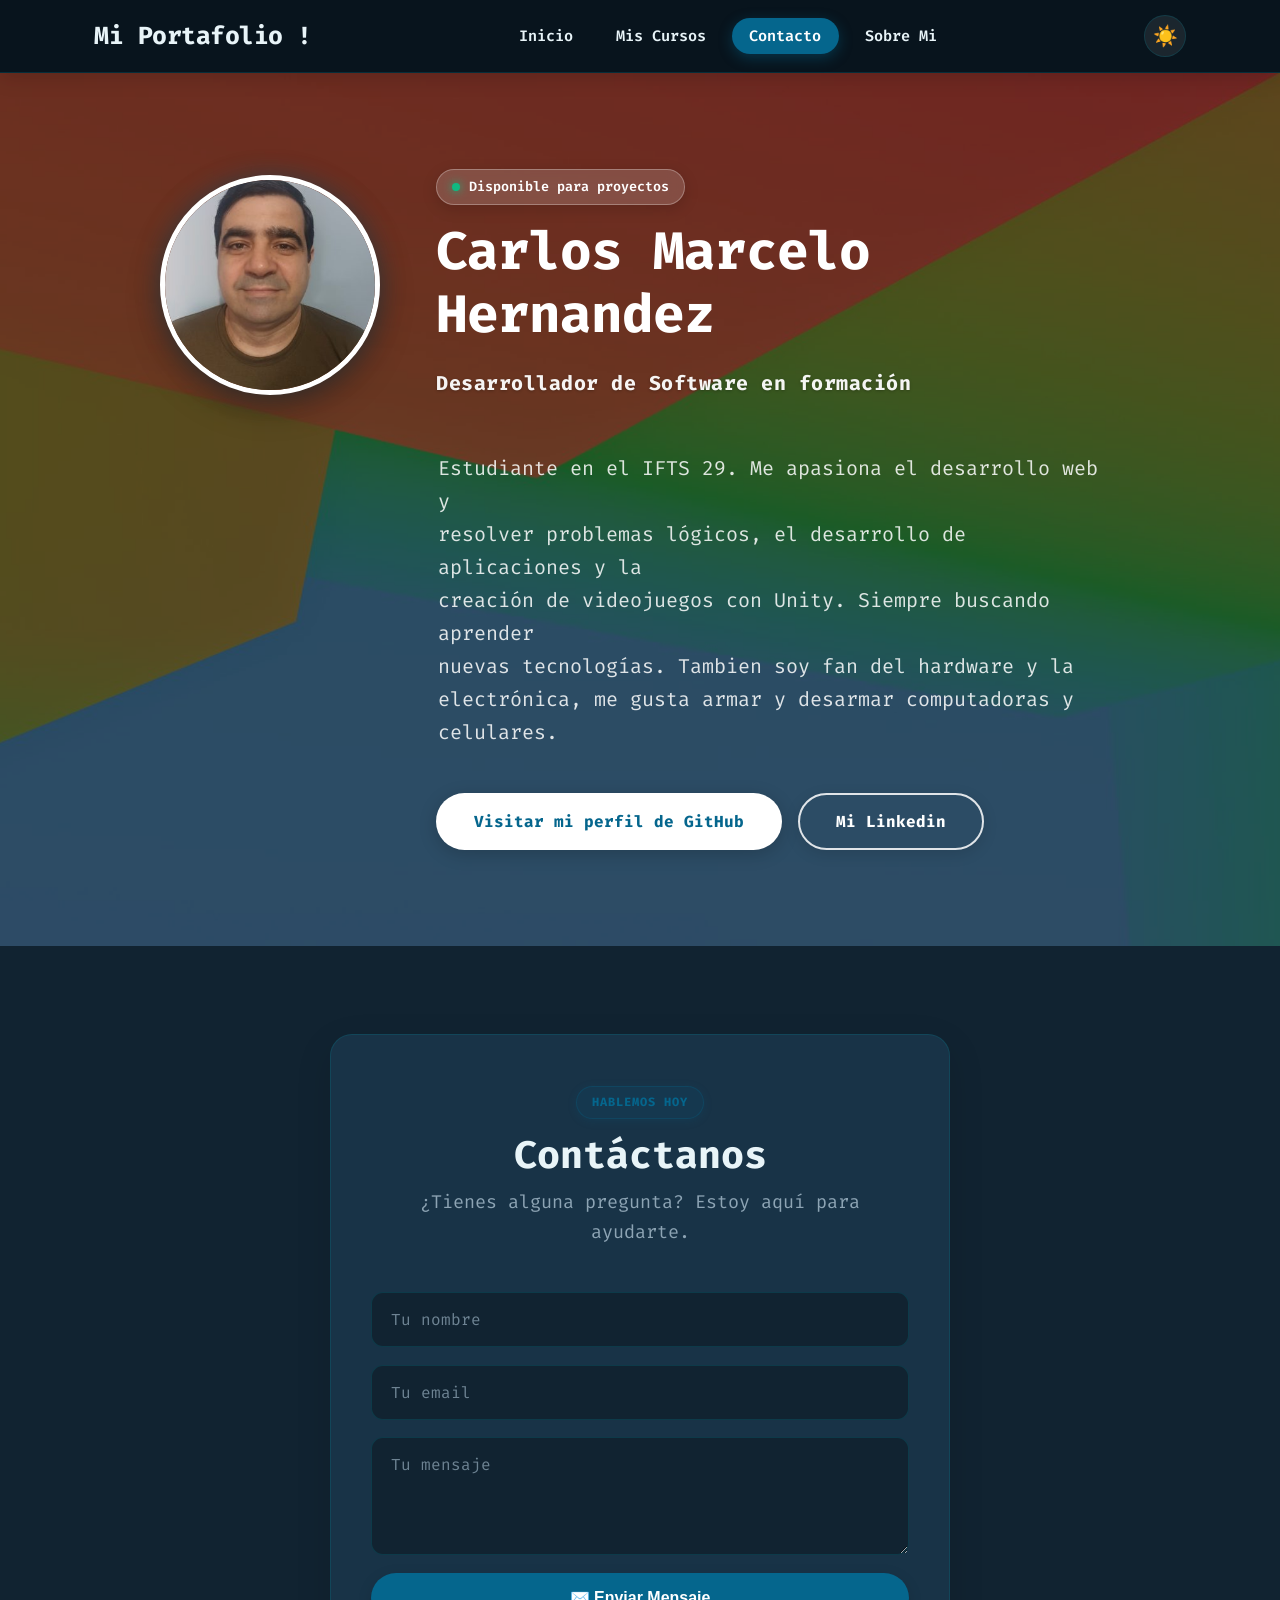
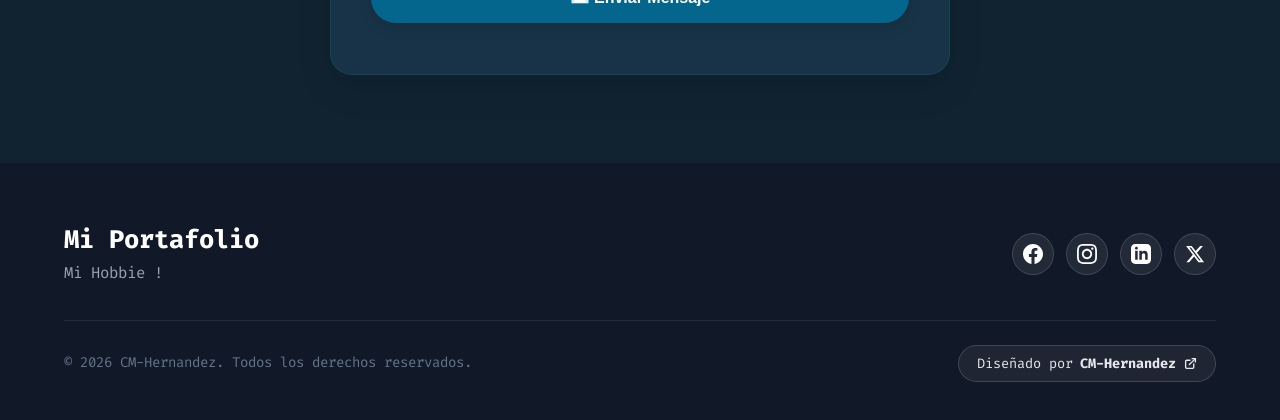
==== commit c9595b68: "s s" ====
--- a/contacto.html
+++ b/contacto.html
@@ -1,179 +1,405 @@
-<!DOCTYPE html>
+<!doctype html>
 <html lang="es" data-theme="dark">
-<head>
-  <meta charset="UTF-8"/>
-  <meta name="viewport" content="width=device-width, initial-scale=1.0"/>
-
-  <!-- Favicon / Ícono de la pestaña del navegador -->
-  <link rel="icon" type="image/png" href="img/favicon.png"/>
-  <link rel="apple-touch-icon" href="img/favicon.png"/>
-
-  <!-- Script anti-parpadeo tema (Oscuro por defecto) -->
-  <script>
-    (function() {
-      var saved = localStorage.getItem('cmh-site-theme') || 'dark';
-      document.documentElement.setAttribute('data-theme', saved);
-    })();
-  </script>
-
-  <!-- SEO Meta Tags -->
-  <title>Contacto | Mi Portafolio</title>
-  <meta name="description" content="Mi Portafolio- Carlos Marcelo Hernandez"/>
-  <meta name="keywords" content="portafolio, carlos marcelo hernandez, desarrollo web, 1144048519"/>
-  <meta name="author" content="Mi Portafolio"/>
-  <meta name="robots" content="index, follow"/>
-
-  <!-- Open Graph -->
-  <meta property="og:type" content="website"/>
-  <meta property="og:title" content="Contacto | Mi Portafolio"/>
-  <meta property="og:description" content="Mi Portafolio- Carlos Marcelo Hernandez"/>
-
-  <!-- Fuentes Google Fonts -->
-  <link rel="preconnect" href="https://fonts.googleapis.com"/>
-  <link rel="preconnect" href="https://fonts.gstatic.com" crossorigin/>
-  <link href="https://fonts.googleapis.com/css2?family=Fira+Code:wght@400;500;600;700&display=swap" rel="stylesheet"/>
-
-  <!-- Estilos -->
-  <link rel="stylesheet" href="style.css"/>
-</head>
-<body>
-
-  <!-- HEADER Y NAVEGACIÓN STICKY -->
-  <header class="site-header">
-    <div class="container">
-      <nav class="navbar">
-        <a href="index.html" class="navbar-brand">
-          <span class="brand-text-logo">Mi Portafolio !</span>
-        </a>
-        <ul class="desktop-nav">
-          <li><a href="index.html">Inicio</a></li>
+  <head>
+    <meta charset="UTF-8" />
+    <meta name="viewport" content="width=device-width, initial-scale=1.0" />
+
+    <!-- Favicon / Ícono de la pestaña del navegador -->
+    <link rel="icon" type="image/png" href="img/favicon.png" />
+    <link rel="apple-touch-icon" href="img/favicon.png" />
+
+    <!-- Script anti-parpadeo tema (Oscuro por defecto) -->
+    <script>
+      (function () {
+        var saved = localStorage.getItem("cmh-site-theme") || "dark";
+        document.documentElement.setAttribute("data-theme", saved);
+      })();
+    </script>
+
+    <!-- SEO Meta Tags -->
+    <title>Contacto | Mi Portafolio</title>
+    <meta
+      name="description"
+      content="Mi Portafolio- Carlos Marcelo Hernandez"
+    />
+    <meta
+      name="keywords"
+      content="portafolio, carlos marcelo hernandez, desarrollo web, 1144048519"
+    />
+    <meta name="author" content="Mi Portafolio" />
+    <meta name="robots" content="index, follow" />
+
+    <!-- Open Graph -->
+    <meta property="og:type" content="website" />
+    <meta property="og:title" content="Contacto | Mi Portafolio" />
+    <meta
+      property="og:description"
+      content="Mi Portafolio- Carlos Marcelo Hernandez"
+    />
+
+    <!-- Fuentes Google Fonts -->
+    <link rel="preconnect" href="https://fonts.googleapis.com" />
+    <link rel="preconnect" href="https://fonts.gstatic.com" crossorigin />
+    <link
+      href="https://fonts.googleapis.com/css2?family=Fira+Code:wght@400;500;600;700&display=swap"
+      rel="stylesheet"
+    />
+
+    <!-- Estilos -->
+    <link rel="stylesheet" href="style.css" />
+  </head>
+  <body>
+    <!-- HEADER Y NAVEGACIÓN STICKY -->
+    <header class="site-header">
+      <div class="container">
+        <nav class="navbar">
+          <a href="index.html" class="navbar-brand">
+            <span class="brand-text-logo">Mi Portafolio !</span>
+          </a>
+          <ul class="desktop-nav">
+            <li><a href="index.html">Inicio</a></li>
+            <li><a href="mis-cursos.html">Mis Cursos</a></li>
+            <li><a href="contacto.html" class="active">Contacto</a></li>
+            <li><a href="sobre-mi.html">Sobre Mi</a></li>
+          </ul>
+          <div class="navbar-actions">
+            <button
+              class="theme-toggle-btn"
+              id="siteThemeToggle"
+              aria-label="Cambiar tema claro u oscuro"
+              title="Modo Claro / Modo Oscuro"
+            >
+              <span class="theme-icon-light">☀️</span>
+              <span class="theme-icon-dark">🌙</span>
+            </button>
+            <button
+              class="hamburger-btn"
+              id="siteHamburger"
+              aria-label="Abrir menú"
+              aria-expanded="false"
+            >
+              <span class="hamburger-bar"></span>
+              <span class="hamburger-bar"></span>
+              <span class="hamburger-bar"></span>
+            </button>
+          </div>
+        </nav>
+      </div>
+    </header>
+
+    <!-- MENÚ LATERAL MÓVIL / TABLET -->
+    <div class="mobile-overlay" id="siteMobileOverlay"></div>
+    <aside class="mobile-drawer" id="siteMobileDrawer">
+      <div class="mobile-drawer-header">
+        <span class="mobile-drawer-title">Mi Portafolio</span>
+        <div style="display: inline-flex; align-items: center; gap: 0.6rem">
+          <button
+            class="theme-toggle-btn"
+            id="siteDrawerThemeToggle"
+            aria-label="Cambiar tema"
+            title="Modo Claro / Modo Oscuro"
+          >
+            <span class="theme-icon-light">☀️</span>
+            <span class="theme-icon-dark">🌙</span>
+          </button>
+          <button
+            class="mobile-drawer-close"
+            id="siteMobileClose"
+            aria-label="Cerrar menú"
+          >
+            &times;
+          </button>
+        </div>
+      </div>
+      <ul class="mobile-nav-links">
+        <li><a href="index.html">Inicio</a></li>
         <li><a href="mis-cursos.html">Mis Cursos</a></li>
         <li><a href="contacto.html" class="active">Contacto</a></li>
         <li><a href="sobre-mi.html">Sobre Mi</a></li>
-        </ul>
-        <div class="navbar-actions">
-          <button class="theme-toggle-btn" id="siteThemeToggle" aria-label="Cambiar tema claro u oscuro" title="Modo Claro / Modo Oscuro">
-            <span class="theme-icon-light">☀️</span>
-            <span class="theme-icon-dark">🌙</span>
-          </button>
-          <button class="hamburger-btn" id="siteHamburger" aria-label="Abrir menú" aria-expanded="false">
-            <span class="hamburger-bar"></span>
-            <span class="hamburger-bar"></span>
-            <span class="hamburger-bar"></span>
-          </button>
-        </div>
-      </nav>
-    </div>
-  </header>
-
-  <!-- MENÚ LATERAL MÓVIL / TABLET -->
-  <div class="mobile-overlay" id="siteMobileOverlay"></div>
-  <aside class="mobile-drawer" id="siteMobileDrawer">
-    <div class="mobile-drawer-header">
-      <span class="mobile-drawer-title">Mi Portafolio</span>
-      <div style="display:inline-flex;align-items:center;gap:0.6rem">
-        <button class="theme-toggle-btn" id="siteDrawerThemeToggle" aria-label="Cambiar tema" title="Modo Claro / Modo Oscuro">
-          <span class="theme-icon-light">☀️</span>
-          <span class="theme-icon-dark">🌙</span>
+      </ul>
+    </aside>
+
+    <!-- CONTENIDO PRINCIPAL -->
+    <main>
+      <section
+        id="hero"
+        class="section-hero"
+        style="
+          background:
+            linear-gradient(rgba(0, 0, 0, 0.5), rgba(0, 0, 0, 0.5)) center/cover,
+            url(&quot;img/hero-bg-39ed6d.jpg&quot;) center/cover no-repeat;
+          padding: 6rem 0;
+        "
+      >
+        <div class="container">
+          <div class="hero-portfolio-layout">
+            <div class="hero-avatar-box">
+              <img
+                src="img/hero-avatar-710cf7.jpg"
+                alt="Carlos Marcelo Hernandez"
+                class="hero-avatar-img"
+                loading="eager"
+                decoding="async"
+              />
+            </div>
+            <div class="hero-portfolio-content">
+              <div class="hero-status-pill">
+                <span
+                  class="status-indicator-dot"
+                  style="background: #10b981; box-shadow: 0 0 10px #10b981"
+                ></span
+                ><span>Disponible para proyectos</span>
+              </div>
+              <h1 class="hero-portfolio-title">Carlos Marcelo Hernandez</h1>
+              <div class="hero-portfolio-role">
+                Desarrollador de Software en formación
+              </div>
+              <p class="hero-portfolio-desc">
+                Estudiante en el IFTS 29. Me apasiona el desarrollo web y
+                resolver problemas lógicos, el desarrollo de aplicaciones y la
+                creación de videojuegos con Unity. Siempre buscando aprender
+                nuevas tecnologías. Tambien soy fan del hardware y la
+                electrónica, me gusta armar y desarmar computadoras y celulares.
+              </p>
+              <div class="hero-portfolio-buttons">
+                <a
+                  href="https://github.com/cmarceloh"
+                  class="btn btn-primary"
+                  style="
+                    background: #ffffff;
+                    color: #05668d;
+                    box-shadow: 0 4px 18px rgba(0, 0, 0, 0.18);
+                  "
+                  target="_blank"
+                  rel="noopener noreferrer"
+                  >Visitar mi perfil de GitHub</a
+                >
+                <a
+                  href="https://www.linkedin.com/in/carlos-marcelo-hernandez-016253336/"
+                  class="btn btn-outline"
+                  style=""
+                  target="_blank"
+                  rel="noopener noreferrer"
+                  >Mi Linkedin</a
+                >
+              </div>
+            </div>
+          </div>
+        </div>
+      </section>
+
+      <section id="contacto" class="section-contact">
+        <div class="container" style="text-align: center">
+          <div
+            class="contact-card"
+            style="max-width: 620px; margin: 0 auto; padding: 3.2rem 2.5rem"
+          >
+            <div class="section-tag-badge"><span>HABLEMOS HOY</span></div>
+            <h2 style="font-size: 2.4rem; margin-bottom: 0.6rem">
+              Contáctanos
+            </h2>
+            <p
+              class="subtitle"
+              style="
+                margin-bottom: 2.5rem;
+                font-size: 1.15rem;
+                color: var(--color-text-muted);
+              "
+            >
+              ¿Tienes alguna pregunta? Estoy aquí para ayudarte.
+            </p>
+            <form class="contact-form" id="contact-form" novalidate>
+              <!-- Campo Honeypot invisible para humanos (trampa anti-bots) -->
+              <div
+                style="
+                  display: none !important;
+                  visibility: hidden !important;
+                  opacity: 0 !important;
+                  position: absolute !important;
+                  left: -9999px !important;
+                "
+                aria-hidden="true"
+              >
+                <input
+                  type="text"
+                  name="website_url"
+                  tabindex="-1"
+                  autocomplete="off"
+                />
+              </div>
+              <input
+                type="text"
+                name="nombre"
+                placeholder="Tu nombre"
+                maxlength="100"
+                required
+              />
+              <input
+                type="email"
+                name="email"
+                placeholder="Tu email"
+                maxlength="150"
+                required
+              />
+
+              <textarea
+                name="mensaje"
+                placeholder="Tu mensaje"
+                rows="4"
+                maxlength="4000"
+                required
+              ></textarea>
+              <button
+                type="submit"
+                class="btn btn-primary"
+                style="font-weight: 700"
+              >
+                ✉️ Enviar Mensaje
+              </button>
+              <div class="contact-msg" id="contact-msg"></div>
+            </form>
+          </div>
+        </div>
+      </section>
+
+      <footer id="footer" class="site-footer">
+        <div class="container footer-container">
+          <div class="footer-row-main">
+            <div class="footer-brand-col">
+              <h3 class="footer-brand-title">Mi Portafolio</h3>
+              <p class="footer-brand-tagline">Mi Hobbie !</p>
+            </div>
+            <div class="footer-nav-col">
+              <div class="footer-social-group">
+                <a
+                  href=""
+                  target="_blank"
+                  rel="noopener"
+                  class="social-btn"
+                  title="facebook"
+                  aria-label="facebook"
+                  ><svg
+                    width="20"
+                    height="20"
+                    viewBox="0 0 24 24"
+                    fill="currentColor"
+                  >
+                    <path
+                      d="M24 12.073c0-6.627-5.373-12-12-12s-12 5.373-12 12c0 5.99 4.388 10.954 10.125 11.854v-8.385H7.078v-3.47h3.047V9.43c0-3.007 1.792-4.669 4.533-4.669 1.312 0 2.686.235 2.686.235v2.953H15.83c-1.491 0-1.956.925-1.956 1.874v2.25h3.328l-.532 3.47h-2.796v8.385C19.612 23.027 24 18.062 24 12.073z"
+                    /></svg></a
+                ><a
+                  href=""
+                  target="_blank"
+                  rel="noopener"
+                  class="social-btn"
+                  title="instagram"
+                  aria-label="instagram"
+                  ><svg
+                    width="20"
+                    height="20"
+                    viewBox="0 0 24 24"
+                    fill="currentColor"
+                  >
+                    <path
+                      d="M12 2.163c3.204 0 3.584.012 4.85.07 3.252.148 4.771 1.691 4.919 4.919.058 1.265.069 1.645.069 4.849 0 3.205-.012 3.584-.069 4.849-.149 3.225-1.664 4.771-4.919 4.919-1.266.058-1.644.07-4.85.07-3.204 0-3.584-.012-4.849-.07-3.26-.149-4.771-1.699-4.919-4.92-.058-1.265-.07-1.644-.07-4.849 0-3.204.013-3.583.07-4.849.149-3.227 1.664-4.771 4.919-4.919 1.266-.057 1.645-.069 4.849-.069zm0-2.163c-3.259 0-3.667.014-4.947.072-4.358.2-6.78 2.618-6.98 6.98-.059 1.281-.073 1.689-.073 4.948 0 3.259.014 3.668.072 4.948.2 4.358 2.618 6.78 6.98 6.98 1.281.058 1.689.072 4.948.072 3.259 0 3.668-.014 4.948-.072 4.354-.2 6.782-2.618 6.979-6.98.059-1.28.073-1.689.073-4.948 0-3.259-.014-3.667-.072-4.947-.196-4.354-2.617-6.78-6.979-6.98-1.281-.059-1.69-.073-4.949-.073zm0 5.838c-3.403 0-6.162 2.759-6.162 6.162s2.759 6.163 6.162 6.163 6.162-2.759 6.162-6.163c0-3.403-2.759-6.162-6.162-6.162zm0 10.162c-2.209 0-4-1.79-4-4 0-2.209 1.791-4 4-4s4 1.791 4 4c0 2.21-1.791 4-4 4zm6.406-11.845c-.796 0-1.441.645-1.441 1.44s.645 1.44 1.441 1.44c.795 0 1.439-.645 1.439-1.44s-.644-1.44-1.439-1.44z"
+                    /></svg></a
+                ><a
+                  href=""
+                  target="_blank"
+                  rel="noopener"
+                  class="social-btn"
+                  title="linkedin"
+                  aria-label="linkedin"
+                  ><svg
+                    width="20"
+                    height="20"
+                    viewBox="0 0 24 24"
+                    fill="currentColor"
+                  >
+                    <path
+                      d="M19 0h-14c-2.761 0-5 2.239-5 5v14c0 2.761 2.239 5 5 5h14c2.762 0 5-2.239 5-5v-14c0-2.761-2.238-5-5-5zm-11 19h-3v-11h3v11zm-1.5-12.268c-.966 0-1.75-.79-1.75-1.764s.784-1.764 1.75-1.764 1.75.79 1.75 1.764-.783 1.764-1.75 1.764zm13.5 12.268h-3v-5.604c0-3.368-4-3.113-4 0v5.604h-3v-11h3v1.765c1.396-2.586 7-2.777 7 2.476v6.759z"
+                    /></svg></a
+                ><a
+                  href=""
+                  target="_blank"
+                  rel="noopener"
+                  class="social-btn"
+                  title="twitter"
+                  aria-label="twitter"
+                  ><svg
+                    width="20"
+                    height="20"
+                    viewBox="0 0 24 24"
+                    fill="currentColor"
+                  >
+                    <path
+                      d="M18.244 2.25h3.308l-7.227 8.26 8.502 11.24H16.17l-5.214-6.817L4.99 21.75H1.68l7.73-8.835L1.254 2.25H8.08l4.713 6.231zm-1.161 17.52h1.833L7.084 4.126H5.117z"
+                    /></svg
+                ></a>
+              </div>
+            </div>
+          </div>
+          <div class="footer-divider"></div>
+          <div class="footer-row-bottom">
+            <small class="footer-copy"
+              >© 2026 CM-Hernandez. Todos los derechos reservados.</small
+            >
+            <div class="footer-designed-by">
+              <a
+                href="https://github.com/cmarceloh"
+                target="_blank"
+                rel="noopener noreferrer"
+                class="designed-by-btn"
+              >
+                <span>Diseñado por</span>
+                <strong>CM-Hernandez</strong>
+                <svg
+                  width="13"
+                  height="13"
+                  viewBox="0 0 24 24"
+                  fill="none"
+                  stroke="currentColor"
+                  stroke-width="2.5"
+                  stroke-linecap="round"
+                  stroke-linejoin="round"
+                >
+                  <path
+                    d="M18 13v6a2 2 0 0 1-2 2H5a2 2 0 0 1-2-2V8a2 2 0 0 1 2-2h6"
+                  ></path>
+                  <polyline points="15 3 21 3 21 9"></polyline>
+                  <line x1="10" y1="14" x2="21" y2="3"></line>
+                </svg>
+              </a>
+            </div>
+          </div>
+        </div>
+      </footer>
+    </main>
+
+    <!-- VENTANA EMERGENTE CENTRADA (MODAL / LIGHTBOX DE IMAGEN) -->
+    <div id="imageDetailModal" class="img-modal-backdrop" aria-hidden="true">
+      <div class="img-modal-overlay" onclick="closeImageModal()"></div>
+      <div class="img-modal-dialog" role="dialog" aria-modal="true">
+        <button
+          type="button"
+          class="img-modal-close"
+          onclick="closeImageModal()"
+          aria-label="Cerrar ventana"
+        >
+          ✕
         </button>
-        <button class="mobile-drawer-close" id="siteMobileClose" aria-label="Cerrar menú">&times;</button>
+        <div class="img-modal-figure">
+          <img id="imgModalSrc" src="" alt="Detalle" />
+        </div>
+        <div class="img-modal-info">
+          <h3 id="imgModalTitle" class="img-modal-title"></h3>
+          <div class="img-modal-scroll">
+            <p id="imgModalDesc" class="img-modal-desc"></p>
+          </div>
+        </div>
       </div>
     </div>
-    <ul class="mobile-nav-links">
-      <li><a href="index.html">Inicio</a></li>
-        <li><a href="mis-cursos.html">Mis Cursos</a></li>
-        <li><a href="contacto.html" class="active">Contacto</a></li>
-        <li><a href="sobre-mi.html">Sobre Mi</a></li>
-    </ul>
-  </aside>
-
-  <!-- CONTENIDO PRINCIPAL -->
-  <main>
-    <section id="hero" class="section-hero" style="background: linear-gradient(rgba(0,0,0,0.5),rgba(0,0,0,0.5)) center/cover, url('img/hero-bg-39ed6d.jpg') center/cover no-repeat;padding:6rem 0">
-  <div class="container">
-    <div class="hero-portfolio-layout">
-      <div class="hero-avatar-box">
-        <img src="img/hero-avatar-710cf7.jpg" alt="Carlos Marcelo Hernandez" class="hero-avatar-img" loading="eager" decoding="async"/>
-      </div>
-      <div class="hero-portfolio-content">
-        <div class="hero-status-pill"><span class="status-indicator-dot" style="background:#10b981;box-shadow:0 0 10px #10b981"></span><span>Disponible para proyectos</span></div>
-        <h1 class="hero-portfolio-title">Carlos Marcelo Hernandez</h1>
-        <div class="hero-portfolio-role">Desarrollador de Software en formación</div>
-        <p class="hero-portfolio-desc">Estudiante en el IFTS 29. Me apasiona el desarrollo web y resolver problemas lógicos, el desarrollo de aplicaciones y la creación de videojuegos con Unity. Siempre buscando aprender nuevas tecnologías. Tambien soy fan del hardware y la electrónica, me gusta armar y desarmar computadoras y celulares.</p>
-        <div class="hero-portfolio-buttons">
-          <a href="https://github.com/cmarceloh" class="btn btn-primary" style="background:#ffffff;color:#05668d;box-shadow:0 4px 18px rgba(0,0,0,.18);" target="_blank" rel="noopener noreferrer">Visitar mi perfil de GitHub</a>
-        </div>
-      </div>
-    </div>
-  </div>
-</section>
-
-<section id="contacto" class="section-contact">
-  <div class="container" style="text-align:center">
-    <div class="contact-card" style="max-width:620px;margin:0 auto;padding:3.2rem 2.5rem">
-      <div class="section-tag-badge"><span>HABLEMOS HOY</span></div>
-      <h2 style="font-size:2.4rem;margin-bottom:.6rem">Contáctanos</h2>
-      <p class="subtitle" style="margin-bottom:2.5rem;font-size:1.15rem;color:var(--color-text-muted)">¿Tienes alguna pregunta? Estoy aquí para ayudarte.</p>
-      <form class="contact-form" id="contact-form" novalidate>
-        <!-- Campo Honeypot invisible para humanos (trampa anti-bots) -->
-        <div style="display:none!important;visibility:hidden!important;opacity:0!important;position:absolute!important;left:-9999px!important" aria-hidden="true">
-          <input type="text" name="website_url" tabindex="-1" autocomplete="off" />
-        </div>
-        <input type="text" name="nombre" placeholder="Tu nombre" maxlength="100" required/>
-        <input type="email" name="email" placeholder="Tu email" maxlength="150" required/>
-        
-        <textarea name="mensaje" placeholder="Tu mensaje" rows="4" maxlength="4000" required></textarea>
-        <button type="submit" class="btn btn-primary" style="font-weight:700">✉️ Enviar Mensaje</button>
-        <div class="contact-msg" id="contact-msg"></div>
-      </form>
-    </div>
-  </div>
-</section>
-
-<footer id="footer" class="site-footer">
-  <div class="container footer-container">
-    <div class="footer-row-main">
-      <div class="footer-brand-col">
-        <h3 class="footer-brand-title">Mi Portafolio</h3>
-        <p class="footer-brand-tagline">Mi Hobbie !</p>
-      </div>
-      <div class="footer-nav-col">
-        
-        <div class="footer-social-group"><a href="" target="_blank" rel="noopener" class="social-btn" title="facebook" aria-label="facebook"><svg width="20" height="20" viewBox="0 0 24 24" fill="currentColor"><path d="M24 12.073c0-6.627-5.373-12-12-12s-12 5.373-12 12c0 5.99 4.388 10.954 10.125 11.854v-8.385H7.078v-3.47h3.047V9.43c0-3.007 1.792-4.669 4.533-4.669 1.312 0 2.686.235 2.686.235v2.953H15.83c-1.491 0-1.956.925-1.956 1.874v2.25h3.328l-.532 3.47h-2.796v8.385C19.612 23.027 24 18.062 24 12.073z"/></svg></a><a href="" target="_blank" rel="noopener" class="social-btn" title="instagram" aria-label="instagram"><svg width="20" height="20" viewBox="0 0 24 24" fill="currentColor"><path d="M12 2.163c3.204 0 3.584.012 4.85.07 3.252.148 4.771 1.691 4.919 4.919.058 1.265.069 1.645.069 4.849 0 3.205-.012 3.584-.069 4.849-.149 3.225-1.664 4.771-4.919 4.919-1.266.058-1.644.07-4.85.07-3.204 0-3.584-.012-4.849-.07-3.26-.149-4.771-1.699-4.919-4.92-.058-1.265-.07-1.644-.07-4.849 0-3.204.013-3.583.07-4.849.149-3.227 1.664-4.771 4.919-4.919 1.266-.057 1.645-.069 4.849-.069zm0-2.163c-3.259 0-3.667.014-4.947.072-4.358.2-6.78 2.618-6.98 6.98-.059 1.281-.073 1.689-.073 4.948 0 3.259.014 3.668.072 4.948.2 4.358 2.618 6.78 6.98 6.98 1.281.058 1.689.072 4.948.072 3.259 0 3.668-.014 4.948-.072 4.354-.2 6.782-2.618 6.979-6.98.059-1.28.073-1.689.073-4.948 0-3.259-.014-3.667-.072-4.947-.196-4.354-2.617-6.78-6.979-6.98-1.281-.059-1.69-.073-4.949-.073zm0 5.838c-3.403 0-6.162 2.759-6.162 6.162s2.759 6.163 6.162 6.163 6.162-2.759 6.162-6.163c0-3.403-2.759-6.162-6.162-6.162zm0 10.162c-2.209 0-4-1.79-4-4 0-2.209 1.791-4 4-4s4 1.791 4 4c0 2.21-1.791 4-4 4zm6.406-11.845c-.796 0-1.441.645-1.441 1.44s.645 1.44 1.441 1.44c.795 0 1.439-.645 1.439-1.44s-.644-1.44-1.439-1.44z"/></svg></a><a href="" target="_blank" rel="noopener" class="social-btn" title="linkedin" aria-label="linkedin"><svg width="20" height="20" viewBox="0 0 24 24" fill="currentColor"><path d="M19 0h-14c-2.761 0-5 2.239-5 5v14c0 2.761 2.239 5 5 5h14c2.762 0 5-2.239 5-5v-14c0-2.761-2.238-5-5-5zm-11 19h-3v-11h3v11zm-1.5-12.268c-.966 0-1.75-.79-1.75-1.764s.784-1.764 1.75-1.764 1.75.79 1.75 1.764-.783 1.764-1.75 1.764zm13.5 12.268h-3v-5.604c0-3.368-4-3.113-4 0v5.604h-3v-11h3v1.765c1.396-2.586 7-2.777 7 2.476v6.759z"/></svg></a><a href="" target="_blank" rel="noopener" class="social-btn" title="twitter" aria-label="twitter"><svg width="20" height="20" viewBox="0 0 24 24" fill="currentColor"><path d="M18.244 2.25h3.308l-7.227 8.26 8.502 11.24H16.17l-5.214-6.817L4.99 21.75H1.68l7.73-8.835L1.254 2.25H8.08l4.713 6.231zm-1.161 17.52h1.833L7.084 4.126H5.117z"/></svg></a></div>
-      </div>
-    </div>
-    <div class="footer-divider"></div>
-    <div class="footer-row-bottom">
-      <small class="footer-copy">© 2026 CM-Hernandez. Todos los derechos reservados.</small>
-      <div class="footer-designed-by">
-        <a href="https://github.com/cmarceloh" target="_blank" rel="noopener noreferrer" class="designed-by-btn">
-          <span>Diseñado por</span>
-          <strong>CM-Hernandez</strong>
-          <svg width="13" height="13" viewBox="0 0 24 24" fill="none" stroke="currentColor" stroke-width="2.5" stroke-linecap="round" stroke-linejoin="round"><path d="M18 13v6a2 2 0 0 1-2 2H5a2 2 0 0 1-2-2V8a2 2 0 0 1 2-2h6"></path><polyline points="15 3 21 3 21 9"></polyline><line x1="10" y1="14" x2="21" y2="3"></line></svg>
-        </a>
-      </div>
-    </div>
-  </div>
-</footer>
-  </main>
-
-  <!-- VENTANA EMERGENTE CENTRADA (MODAL / LIGHTBOX DE IMAGEN) -->
-  <div id="imageDetailModal" class="img-modal-backdrop" aria-hidden="true">
-    <div class="img-modal-overlay" onclick="closeImageModal()"></div>
-    <div class="img-modal-dialog" role="dialog" aria-modal="true">
-      <button type="button" class="img-modal-close" onclick="closeImageModal()" aria-label="Cerrar ventana">✕</button>
-      <div class="img-modal-figure">
-        <img id="imgModalSrc" src="" alt="Detalle" />
-      </div>
-      <div class="img-modal-info">
-        <h3 id="imgModalTitle" class="img-modal-title"></h3>
-        <div class="img-modal-scroll">
-          <p id="imgModalDesc" class="img-modal-desc"></p>
-        </div>
-      </div>
-    </div>
-  </div>
-
-  <script src="script.js"></script>
-</body>
-</html>+
+    <script src="script.js"></script>
+  </body>
+</html>
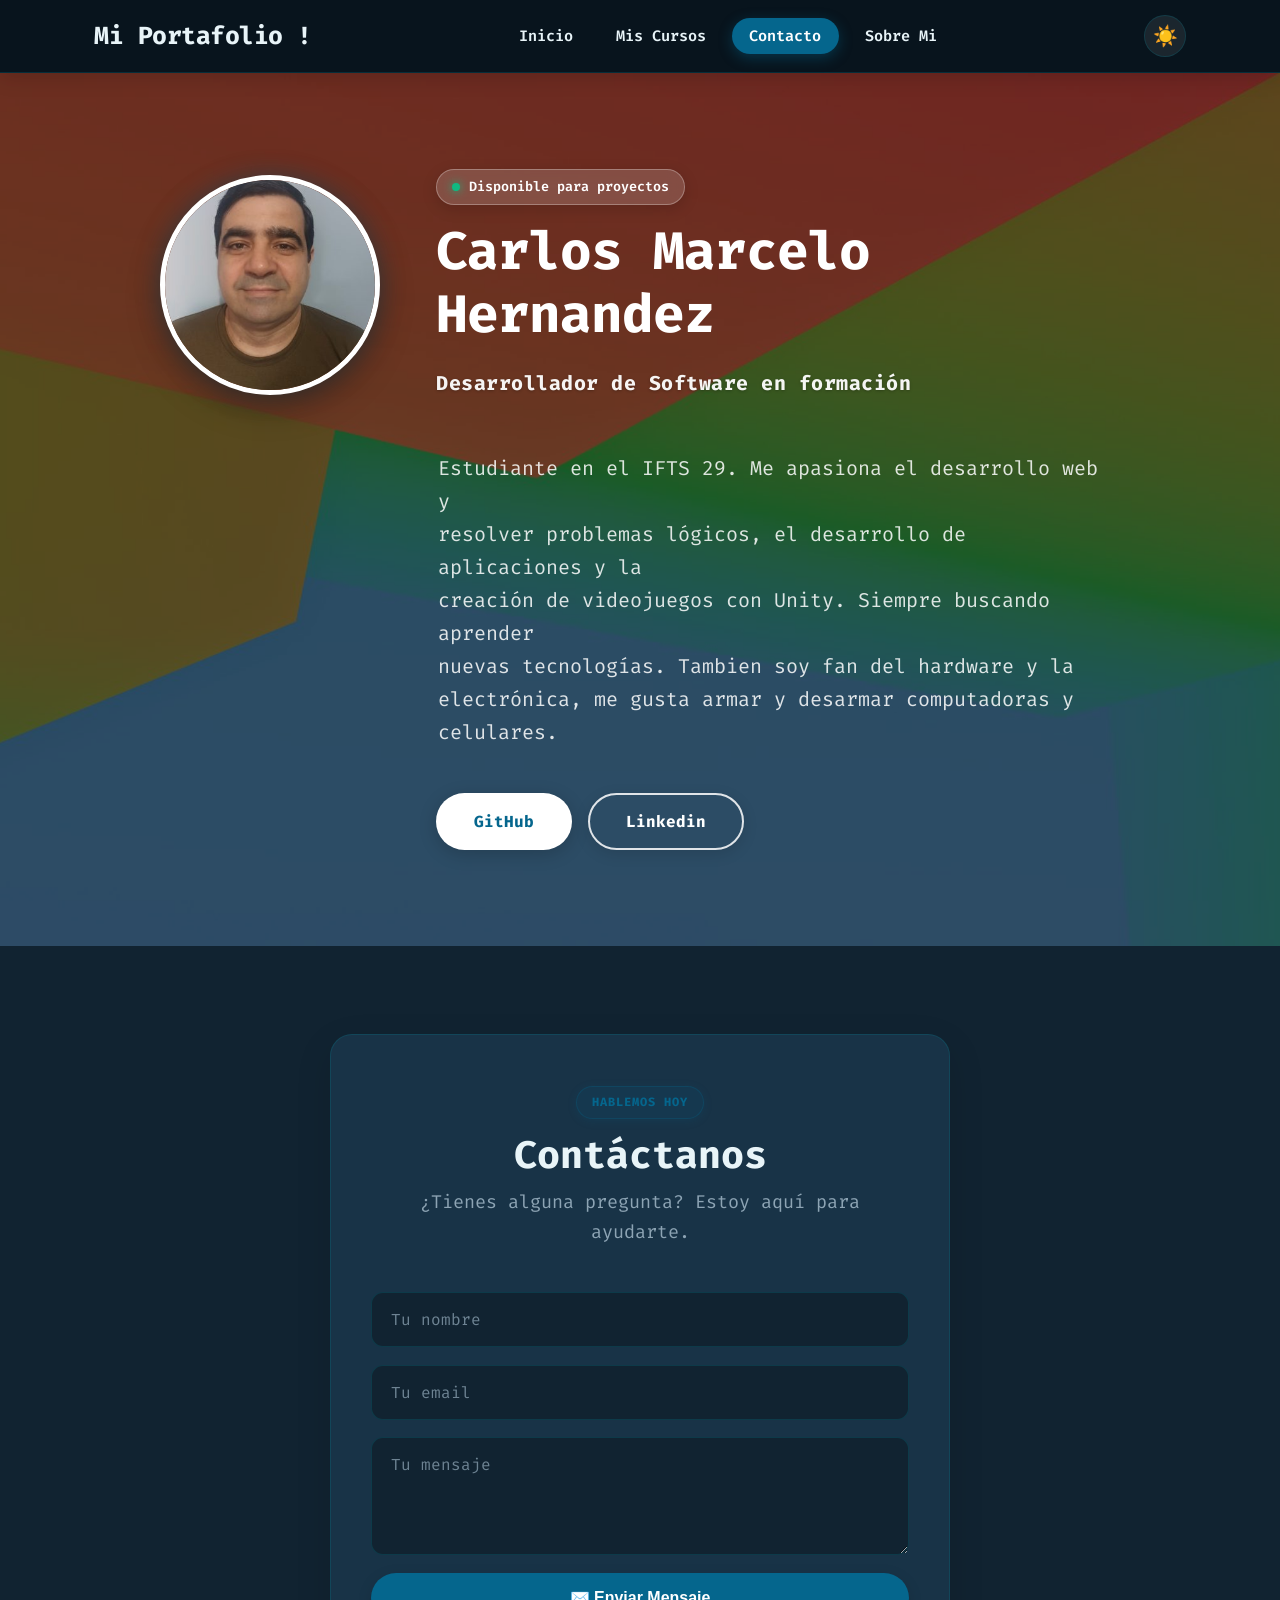
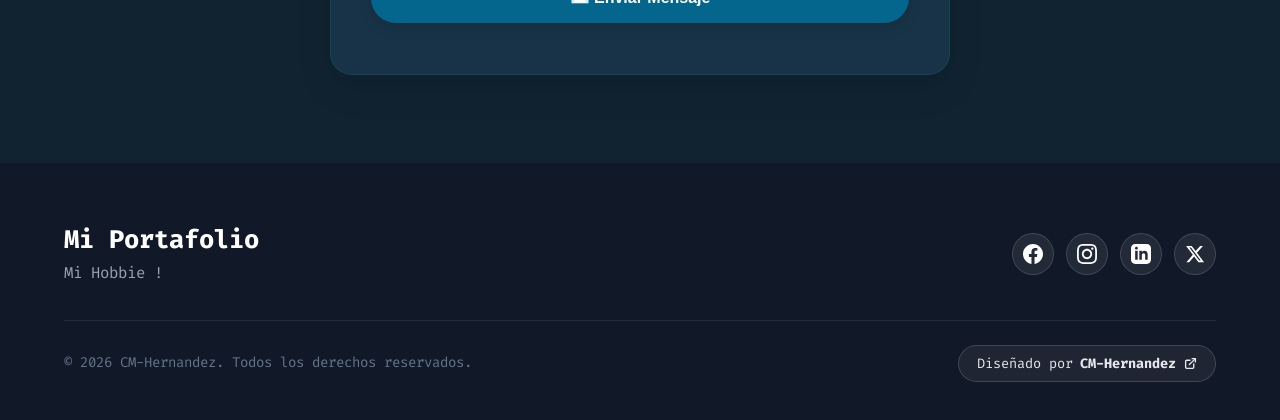
==== commit 93238722: "s s" ====
--- a/contacto.html
+++ b/contacto.html
@@ -172,7 +172,7 @@
                   "
                   target="_blank"
                   rel="noopener noreferrer"
-                  >Visitar mi perfil de GitHub</a
+                  >GitHub</a
                 >
                 <a
                   href="https://www.linkedin.com/in/carlos-marcelo-hernandez-016253336/"
@@ -180,7 +180,7 @@
                   style=""
                   target="_blank"
                   rel="noopener noreferrer"
-                  >Mi Linkedin</a
+                  >Linkedin</a
                 >
               </div>
             </div>
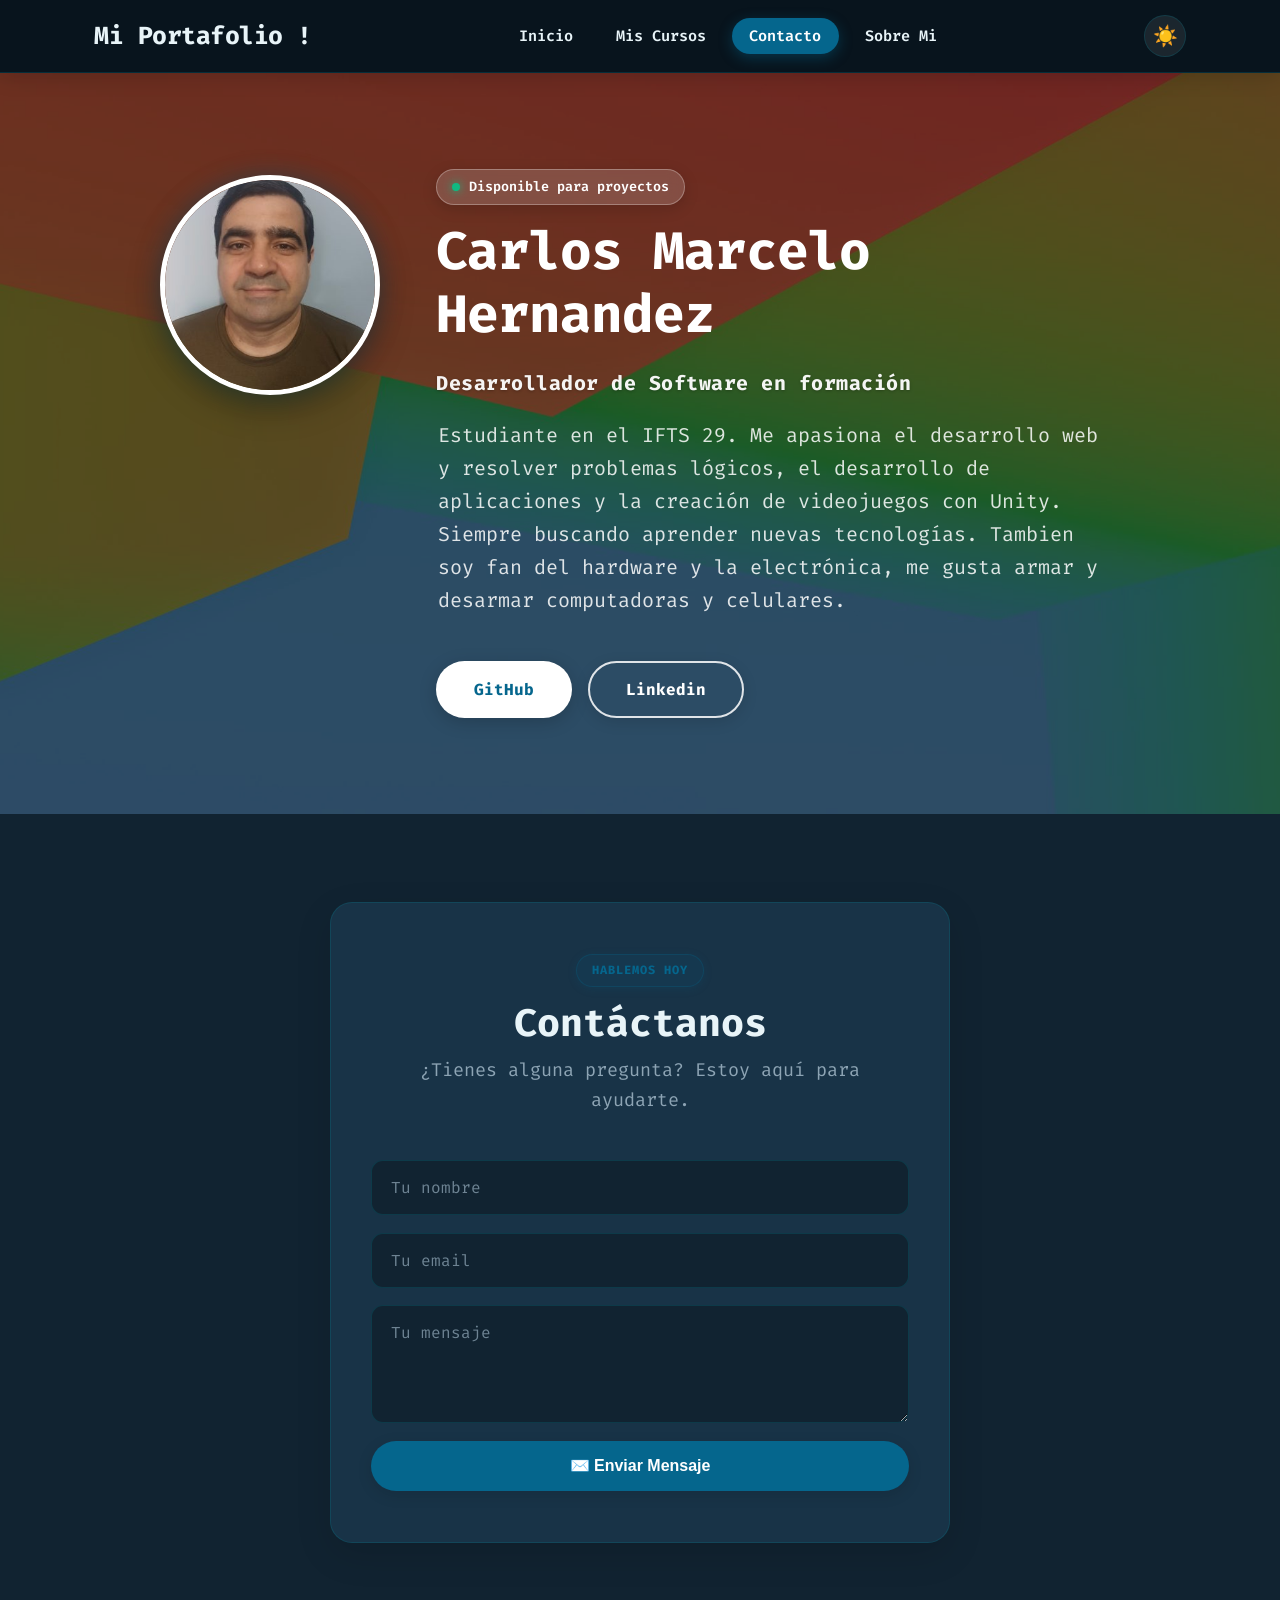
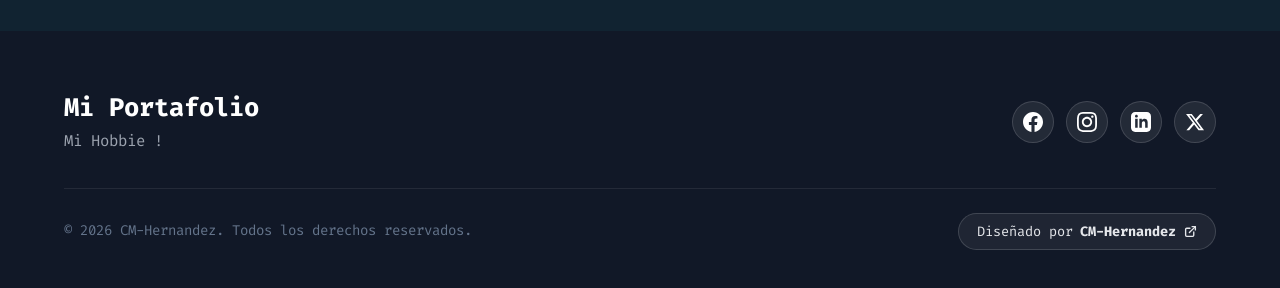
==== commit 0a5878e4: "a a" ====
--- a/contacto.html
+++ b/contacto.html
@@ -1,405 +1,179 @@
-<!doctype html>
+<!DOCTYPE html>
 <html lang="es" data-theme="dark">
-  <head>
-    <meta charset="UTF-8" />
-    <meta name="viewport" content="width=device-width, initial-scale=1.0" />
+<head>
+  <meta charset="UTF-8"/>
+  <meta name="viewport" content="width=device-width, initial-scale=1.0"/>
 
-    <!-- Favicon / Ícono de la pestaña del navegador -->
-    <link rel="icon" type="image/png" href="img/favicon.png" />
-    <link rel="apple-touch-icon" href="img/favicon.png" />
+  <!-- Favicon / Ícono de la pestaña del navegador -->
+  <link rel="icon" type="image/png" href="img/favicon.png"/>
+  <link rel="apple-touch-icon" href="img/favicon.png"/>
 
-    <!-- Script anti-parpadeo tema (Oscuro por defecto) -->
-    <script>
-      (function () {
-        var saved = localStorage.getItem("cmh-site-theme") || "dark";
-        document.documentElement.setAttribute("data-theme", saved);
-      })();
-    </script>
+  <!-- Script anti-parpadeo tema (Oscuro por defecto) -->
+  <script>
+    (function() {
+      var saved = localStorage.getItem('cmh-site-theme') || 'dark';
+      document.documentElement.setAttribute('data-theme', saved);
+    })();
+  </script>
 
-    <!-- SEO Meta Tags -->
-    <title>Contacto | Mi Portafolio</title>
-    <meta
-      name="description"
-      content="Mi Portafolio- Carlos Marcelo Hernandez"
-    />
-    <meta
-      name="keywords"
-      content="portafolio, carlos marcelo hernandez, desarrollo web, 1144048519"
-    />
-    <meta name="author" content="Mi Portafolio" />
-    <meta name="robots" content="index, follow" />
+  <!-- SEO Meta Tags -->
+  <title>Contacto | Mi Portafolio</title>
+  <meta name="description" content="Mi Portafolio- Carlos Marcelo Hernandez"/>
+  <meta name="keywords" content="portafolio, carlos marcelo hernandez, desarrollo web, 1144048519"/>
+  <meta name="author" content="Mi Portafolio"/>
+  <meta name="robots" content="index, follow"/>
 
-    <!-- Open Graph -->
-    <meta property="og:type" content="website" />
-    <meta property="og:title" content="Contacto | Mi Portafolio" />
-    <meta
-      property="og:description"
-      content="Mi Portafolio- Carlos Marcelo Hernandez"
-    />
+  <!-- Open Graph -->
+  <meta property="og:type" content="website"/>
+  <meta property="og:title" content="Contacto | Mi Portafolio"/>
+  <meta property="og:description" content="Mi Portafolio- Carlos Marcelo Hernandez"/>
 
-    <!-- Fuentes Google Fonts -->
-    <link rel="preconnect" href="https://fonts.googleapis.com" />
-    <link rel="preconnect" href="https://fonts.gstatic.com" crossorigin />
-    <link
-      href="https://fonts.googleapis.com/css2?family=Fira+Code:wght@400;500;600;700&display=swap"
-      rel="stylesheet"
-    />
+  <!-- Fuentes Google Fonts -->
+  <link rel="preconnect" href="https://fonts.googleapis.com"/>
+  <link rel="preconnect" href="https://fonts.gstatic.com" crossorigin/>
+  <link href="https://fonts.googleapis.com/css2?family=Fira+Code:wght@400;500;600;700&display=swap" rel="stylesheet"/>
 
-    <!-- Estilos -->
-    <link rel="stylesheet" href="style.css" />
-  </head>
-  <body>
-    <!-- HEADER Y NAVEGACIÓN STICKY -->
-    <header class="site-header">
-      <div class="container">
-        <nav class="navbar">
-          <a href="index.html" class="navbar-brand">
-            <span class="brand-text-logo">Mi Portafolio !</span>
-          </a>
-          <ul class="desktop-nav">
-            <li><a href="index.html">Inicio</a></li>
-            <li><a href="mis-cursos.html">Mis Cursos</a></li>
-            <li><a href="contacto.html" class="active">Contacto</a></li>
-            <li><a href="sobre-mi.html">Sobre Mi</a></li>
-          </ul>
-          <div class="navbar-actions">
-            <button
-              class="theme-toggle-btn"
-              id="siteThemeToggle"
-              aria-label="Cambiar tema claro u oscuro"
-              title="Modo Claro / Modo Oscuro"
-            >
-              <span class="theme-icon-light">☀️</span>
-              <span class="theme-icon-dark">🌙</span>
-            </button>
-            <button
-              class="hamburger-btn"
-              id="siteHamburger"
-              aria-label="Abrir menú"
-              aria-expanded="false"
-            >
-              <span class="hamburger-bar"></span>
-              <span class="hamburger-bar"></span>
-              <span class="hamburger-bar"></span>
-            </button>
-          </div>
-        </nav>
-      </div>
-    </header>
+  <!-- Estilos -->
+  <link rel="stylesheet" href="style.css"/>
+</head>
+<body>
 
-    <!-- MENÚ LATERAL MÓVIL / TABLET -->
-    <div class="mobile-overlay" id="siteMobileOverlay"></div>
-    <aside class="mobile-drawer" id="siteMobileDrawer">
-      <div class="mobile-drawer-header">
-        <span class="mobile-drawer-title">Mi Portafolio</span>
-        <div style="display: inline-flex; align-items: center; gap: 0.6rem">
-          <button
-            class="theme-toggle-btn"
-            id="siteDrawerThemeToggle"
-            aria-label="Cambiar tema"
-            title="Modo Claro / Modo Oscuro"
-          >
+  <!-- HEADER Y NAVEGACIÓN STICKY -->
+  <header class="site-header">
+    <div class="container">
+      <nav class="navbar">
+        <a href="index.html" class="navbar-brand">
+          <span class="brand-text-logo">Mi Portafolio !</span>
+        </a>
+        <ul class="desktop-nav">
+          <li><a href="index.html">Inicio</a></li>
+        <li><a href="mis-cursos.html">Mis Cursos</a></li>
+        <li><a href="contacto.html" class="active">Contacto</a></li>
+        <li><a href="sobre-mi.html">Sobre Mi</a></li>
+        </ul>
+        <div class="navbar-actions">
+          <button class="theme-toggle-btn" id="siteThemeToggle" aria-label="Cambiar tema claro u oscuro" title="Modo Claro / Modo Oscuro">
             <span class="theme-icon-light">☀️</span>
             <span class="theme-icon-dark">🌙</span>
           </button>
-          <button
-            class="mobile-drawer-close"
-            id="siteMobileClose"
-            aria-label="Cerrar menú"
-          >
-            &times;
+          <button class="hamburger-btn" id="siteHamburger" aria-label="Abrir menú" aria-expanded="false">
+            <span class="hamburger-bar"></span>
+            <span class="hamburger-bar"></span>
+            <span class="hamburger-bar"></span>
           </button>
         </div>
+      </nav>
+    </div>
+  </header>
+
+  <!-- MENÚ LATERAL MÓVIL / TABLET -->
+  <div class="mobile-overlay" id="siteMobileOverlay"></div>
+  <aside class="mobile-drawer" id="siteMobileDrawer">
+    <div class="mobile-drawer-header">
+      <span class="mobile-drawer-title">Mi Portafolio</span>
+      <div style="display:inline-flex;align-items:center;gap:0.6rem">
+        <button class="theme-toggle-btn" id="siteDrawerThemeToggle" aria-label="Cambiar tema" title="Modo Claro / Modo Oscuro">
+          <span class="theme-icon-light">☀️</span>
+          <span class="theme-icon-dark">🌙</span>
+        </button>
+        <button class="mobile-drawer-close" id="siteMobileClose" aria-label="Cerrar menú">&times;</button>
       </div>
-      <ul class="mobile-nav-links">
-        <li><a href="index.html">Inicio</a></li>
+    </div>
+    <ul class="mobile-nav-links">
+      <li><a href="index.html">Inicio</a></li>
         <li><a href="mis-cursos.html">Mis Cursos</a></li>
         <li><a href="contacto.html" class="active">Contacto</a></li>
         <li><a href="sobre-mi.html">Sobre Mi</a></li>
-      </ul>
-    </aside>
+    </ul>
+  </aside>
 
-    <!-- CONTENIDO PRINCIPAL -->
-    <main>
-      <section
-        id="hero"
-        class="section-hero"
-        style="
-          background:
-            linear-gradient(rgba(0, 0, 0, 0.5), rgba(0, 0, 0, 0.5)) center/cover,
-            url(&quot;img/hero-bg-39ed6d.jpg&quot;) center/cover no-repeat;
-          padding: 6rem 0;
-        "
-      >
-        <div class="container">
-          <div class="hero-portfolio-layout">
-            <div class="hero-avatar-box">
-              <img
-                src="img/hero-avatar-710cf7.jpg"
-                alt="Carlos Marcelo Hernandez"
-                class="hero-avatar-img"
-                loading="eager"
-                decoding="async"
-              />
-            </div>
-            <div class="hero-portfolio-content">
-              <div class="hero-status-pill">
-                <span
-                  class="status-indicator-dot"
-                  style="background: #10b981; box-shadow: 0 0 10px #10b981"
-                ></span
-                ><span>Disponible para proyectos</span>
-              </div>
-              <h1 class="hero-portfolio-title">Carlos Marcelo Hernandez</h1>
-              <div class="hero-portfolio-role">
-                Desarrollador de Software en formación
-              </div>
-              <p class="hero-portfolio-desc">
-                Estudiante en el IFTS 29. Me apasiona el desarrollo web y
-                resolver problemas lógicos, el desarrollo de aplicaciones y la
-                creación de videojuegos con Unity. Siempre buscando aprender
-                nuevas tecnologías. Tambien soy fan del hardware y la
-                electrónica, me gusta armar y desarmar computadoras y celulares.
-              </p>
-              <div class="hero-portfolio-buttons">
-                <a
-                  href="https://github.com/cmarceloh"
-                  class="btn btn-primary"
-                  style="
-                    background: #ffffff;
-                    color: #05668d;
-                    box-shadow: 0 4px 18px rgba(0, 0, 0, 0.18);
-                  "
-                  target="_blank"
-                  rel="noopener noreferrer"
-                  >GitHub</a
-                >
-                <a
-                  href="https://www.linkedin.com/in/carlos-marcelo-hernandez-016253336/"
-                  class="btn btn-outline"
-                  style=""
-                  target="_blank"
-                  rel="noopener noreferrer"
-                  >Linkedin</a
-                >
-              </div>
-            </div>
-          </div>
-        </div>
-      </section>
-
-      <section id="contacto" class="section-contact">
-        <div class="container" style="text-align: center">
-          <div
-            class="contact-card"
-            style="max-width: 620px; margin: 0 auto; padding: 3.2rem 2.5rem"
-          >
-            <div class="section-tag-badge"><span>HABLEMOS HOY</span></div>
-            <h2 style="font-size: 2.4rem; margin-bottom: 0.6rem">
-              Contáctanos
-            </h2>
-            <p
-              class="subtitle"
-              style="
-                margin-bottom: 2.5rem;
-                font-size: 1.15rem;
-                color: var(--color-text-muted);
-              "
-            >
-              ¿Tienes alguna pregunta? Estoy aquí para ayudarte.
-            </p>
-            <form class="contact-form" id="contact-form" novalidate>
-              <!-- Campo Honeypot invisible para humanos (trampa anti-bots) -->
-              <div
-                style="
-                  display: none !important;
-                  visibility: hidden !important;
-                  opacity: 0 !important;
-                  position: absolute !important;
-                  left: -9999px !important;
-                "
-                aria-hidden="true"
-              >
-                <input
-                  type="text"
-                  name="website_url"
-                  tabindex="-1"
-                  autocomplete="off"
-                />
-              </div>
-              <input
-                type="text"
-                name="nombre"
-                placeholder="Tu nombre"
-                maxlength="100"
-                required
-              />
-              <input
-                type="email"
-                name="email"
-                placeholder="Tu email"
-                maxlength="150"
-                required
-              />
-
-              <textarea
-                name="mensaje"
-                placeholder="Tu mensaje"
-                rows="4"
-                maxlength="4000"
-                required
-              ></textarea>
-              <button
-                type="submit"
-                class="btn btn-primary"
-                style="font-weight: 700"
-              >
-                ✉️ Enviar Mensaje
-              </button>
-              <div class="contact-msg" id="contact-msg"></div>
-            </form>
-          </div>
-        </div>
-      </section>
-
-      <footer id="footer" class="site-footer">
-        <div class="container footer-container">
-          <div class="footer-row-main">
-            <div class="footer-brand-col">
-              <h3 class="footer-brand-title">Mi Portafolio</h3>
-              <p class="footer-brand-tagline">Mi Hobbie !</p>
-            </div>
-            <div class="footer-nav-col">
-              <div class="footer-social-group">
-                <a
-                  href=""
-                  target="_blank"
-                  rel="noopener"
-                  class="social-btn"
-                  title="facebook"
-                  aria-label="facebook"
-                  ><svg
-                    width="20"
-                    height="20"
-                    viewBox="0 0 24 24"
-                    fill="currentColor"
-                  >
-                    <path
-                      d="M24 12.073c0-6.627-5.373-12-12-12s-12 5.373-12 12c0 5.99 4.388 10.954 10.125 11.854v-8.385H7.078v-3.47h3.047V9.43c0-3.007 1.792-4.669 4.533-4.669 1.312 0 2.686.235 2.686.235v2.953H15.83c-1.491 0-1.956.925-1.956 1.874v2.25h3.328l-.532 3.47h-2.796v8.385C19.612 23.027 24 18.062 24 12.073z"
-                    /></svg></a
-                ><a
-                  href=""
-                  target="_blank"
-                  rel="noopener"
-                  class="social-btn"
-                  title="instagram"
-                  aria-label="instagram"
-                  ><svg
-                    width="20"
-                    height="20"
-                    viewBox="0 0 24 24"
-                    fill="currentColor"
-                  >
-                    <path
-                      d="M12 2.163c3.204 0 3.584.012 4.85.07 3.252.148 4.771 1.691 4.919 4.919.058 1.265.069 1.645.069 4.849 0 3.205-.012 3.584-.069 4.849-.149 3.225-1.664 4.771-4.919 4.919-1.266.058-1.644.07-4.85.07-3.204 0-3.584-.012-4.849-.07-3.26-.149-4.771-1.699-4.919-4.92-.058-1.265-.07-1.644-.07-4.849 0-3.204.013-3.583.07-4.849.149-3.227 1.664-4.771 4.919-4.919 1.266-.057 1.645-.069 4.849-.069zm0-2.163c-3.259 0-3.667.014-4.947.072-4.358.2-6.78 2.618-6.98 6.98-.059 1.281-.073 1.689-.073 4.948 0 3.259.014 3.668.072 4.948.2 4.358 2.618 6.78 6.98 6.98 1.281.058 1.689.072 4.948.072 3.259 0 3.668-.014 4.948-.072 4.354-.2 6.782-2.618 6.979-6.98.059-1.28.073-1.689.073-4.948 0-3.259-.014-3.667-.072-4.947-.196-4.354-2.617-6.78-6.979-6.98-1.281-.059-1.69-.073-4.949-.073zm0 5.838c-3.403 0-6.162 2.759-6.162 6.162s2.759 6.163 6.162 6.163 6.162-2.759 6.162-6.163c0-3.403-2.759-6.162-6.162-6.162zm0 10.162c-2.209 0-4-1.79-4-4 0-2.209 1.791-4 4-4s4 1.791 4 4c0 2.21-1.791 4-4 4zm6.406-11.845c-.796 0-1.441.645-1.441 1.44s.645 1.44 1.441 1.44c.795 0 1.439-.645 1.439-1.44s-.644-1.44-1.439-1.44z"
-                    /></svg></a
-                ><a
-                  href=""
-                  target="_blank"
-                  rel="noopener"
-                  class="social-btn"
-                  title="linkedin"
-                  aria-label="linkedin"
-                  ><svg
-                    width="20"
-                    height="20"
-                    viewBox="0 0 24 24"
-                    fill="currentColor"
-                  >
-                    <path
-                      d="M19 0h-14c-2.761 0-5 2.239-5 5v14c0 2.761 2.239 5 5 5h14c2.762 0 5-2.239 5-5v-14c0-2.761-2.238-5-5-5zm-11 19h-3v-11h3v11zm-1.5-12.268c-.966 0-1.75-.79-1.75-1.764s.784-1.764 1.75-1.764 1.75.79 1.75 1.764-.783 1.764-1.75 1.764zm13.5 12.268h-3v-5.604c0-3.368-4-3.113-4 0v5.604h-3v-11h3v1.765c1.396-2.586 7-2.777 7 2.476v6.759z"
-                    /></svg></a
-                ><a
-                  href=""
-                  target="_blank"
-                  rel="noopener"
-                  class="social-btn"
-                  title="twitter"
-                  aria-label="twitter"
-                  ><svg
-                    width="20"
-                    height="20"
-                    viewBox="0 0 24 24"
-                    fill="currentColor"
-                  >
-                    <path
-                      d="M18.244 2.25h3.308l-7.227 8.26 8.502 11.24H16.17l-5.214-6.817L4.99 21.75H1.68l7.73-8.835L1.254 2.25H8.08l4.713 6.231zm-1.161 17.52h1.833L7.084 4.126H5.117z"
-                    /></svg
-                ></a>
-              </div>
-            </div>
-          </div>
-          <div class="footer-divider"></div>
-          <div class="footer-row-bottom">
-            <small class="footer-copy"
-              >© 2026 CM-Hernandez. Todos los derechos reservados.</small
-            >
-            <div class="footer-designed-by">
-              <a
-                href="https://github.com/cmarceloh"
-                target="_blank"
-                rel="noopener noreferrer"
-                class="designed-by-btn"
-              >
-                <span>Diseñado por</span>
-                <strong>CM-Hernandez</strong>
-                <svg
-                  width="13"
-                  height="13"
-                  viewBox="0 0 24 24"
-                  fill="none"
-                  stroke="currentColor"
-                  stroke-width="2.5"
-                  stroke-linecap="round"
-                  stroke-linejoin="round"
-                >
-                  <path
-                    d="M18 13v6a2 2 0 0 1-2 2H5a2 2 0 0 1-2-2V8a2 2 0 0 1 2-2h6"
-                  ></path>
-                  <polyline points="15 3 21 3 21 9"></polyline>
-                  <line x1="10" y1="14" x2="21" y2="3"></line>
-                </svg>
-              </a>
-            </div>
-          </div>
-        </div>
-      </footer>
-    </main>
-
-    <!-- VENTANA EMERGENTE CENTRADA (MODAL / LIGHTBOX DE IMAGEN) -->
-    <div id="imageDetailModal" class="img-modal-backdrop" aria-hidden="true">
-      <div class="img-modal-overlay" onclick="closeImageModal()"></div>
-      <div class="img-modal-dialog" role="dialog" aria-modal="true">
-        <button
-          type="button"
-          class="img-modal-close"
-          onclick="closeImageModal()"
-          aria-label="Cerrar ventana"
-        >
-          ✕
-        </button>
-        <div class="img-modal-figure">
-          <img id="imgModalSrc" src="" alt="Detalle" />
-        </div>
-        <div class="img-modal-info">
-          <h3 id="imgModalTitle" class="img-modal-title"></h3>
-          <div class="img-modal-scroll">
-            <p id="imgModalDesc" class="img-modal-desc"></p>
-          </div>
+  <!-- CONTENIDO PRINCIPAL -->
+  <main>
+    <section id="hero" class="section-hero" style="background: linear-gradient(rgba(0,0,0,0.5),rgba(0,0,0,0.5)) center/cover, url('img/hero-bg-39ed6d.jpg') center/cover no-repeat;padding:6rem 0">
+  <div class="container">
+    <div class="hero-portfolio-layout">
+      <div class="hero-avatar-box">
+        <img src="img/hero-avatar-710cf7.jpg" alt="Carlos Marcelo Hernandez" class="hero-avatar-img" loading="eager" decoding="async"/>
+      </div>
+      <div class="hero-portfolio-content">
+        <div class="hero-status-pill"><span class="status-indicator-dot" style="background:#10b981;box-shadow:0 0 10px #10b981"></span><span>Disponible para proyectos</span></div>
+        <h1 class="hero-portfolio-title">Carlos Marcelo Hernandez</h1>
+        <div class="hero-portfolio-role">Desarrollador de Software en formación</div>
+        <p class="hero-portfolio-desc">Estudiante en el IFTS 29. Me apasiona el desarrollo web y resolver problemas lógicos, el desarrollo de aplicaciones y la creación de videojuegos con Unity. Siempre buscando aprender nuevas tecnologías. Tambien soy fan del hardware y la electrónica, me gusta armar y desarmar computadoras y celulares.</p>
+        <div class="hero-portfolio-buttons">
+          <a href="https://github.com/cmarceloh" class="btn btn-primary" style="background:#ffffff;color:#05668d;box-shadow:0 4px 18px rgba(0,0,0,.18);" target="_blank" rel="noopener noreferrer">GitHub</a> <a href="https://www.linkedin.com/in/carlos-marcelo-hernandez-016253336/" class="btn btn-outline" style="" target="_blank" rel="noopener noreferrer">Linkedin</a>
         </div>
       </div>
     </div>
+  </div>
+</section>
 
-    <script src="script.js"></script>
-  </body>
-</html>
+<section id="contacto" class="section-contact">
+  <div class="container" style="text-align:center">
+    <div class="contact-card" style="max-width:620px;margin:0 auto;padding:3.2rem 2.5rem">
+      <div class="section-tag-badge"><span>HABLEMOS HOY</span></div>
+      <h2 style="font-size:2.4rem;margin-bottom:.6rem">Contáctanos</h2>
+      <p class="subtitle" style="margin-bottom:2.5rem;font-size:1.15rem;color:var(--color-text-muted)">¿Tienes alguna pregunta? Estoy aquí para ayudarte.</p>
+      <form class="contact-form" id="contact-form" novalidate>
+        <!-- Campo Honeypot invisible para humanos (trampa anti-bots) -->
+        <div style="display:none!important;visibility:hidden!important;opacity:0!important;position:absolute!important;left:-9999px!important" aria-hidden="true">
+          <input type="text" name="website_url" tabindex="-1" autocomplete="off" />
+        </div>
+        <input type="text" name="nombre" placeholder="Tu nombre" maxlength="100" required/>
+        <input type="email" name="email" placeholder="Tu email" maxlength="150" required/>
+        
+        <textarea name="mensaje" placeholder="Tu mensaje" rows="4" maxlength="4000" required></textarea>
+        <button type="submit" class="btn btn-primary" style="font-weight:700">✉️ Enviar Mensaje</button>
+        <div class="contact-msg" id="contact-msg"></div>
+      </form>
+    </div>
+  </div>
+</section>
+
+<footer id="footer" class="site-footer">
+  <div class="container footer-container">
+    <div class="footer-row-main">
+      <div class="footer-brand-col">
+        <h3 class="footer-brand-title">Mi Portafolio</h3>
+        <p class="footer-brand-tagline">Mi Hobbie !</p>
+      </div>
+      <div class="footer-nav-col">
+        
+        <div class="footer-social-group"><a href="" target="_blank" rel="noopener" class="social-btn" title="facebook" aria-label="facebook"><svg width="20" height="20" viewBox="0 0 24 24" fill="currentColor"><path d="M24 12.073c0-6.627-5.373-12-12-12s-12 5.373-12 12c0 5.99 4.388 10.954 10.125 11.854v-8.385H7.078v-3.47h3.047V9.43c0-3.007 1.792-4.669 4.533-4.669 1.312 0 2.686.235 2.686.235v2.953H15.83c-1.491 0-1.956.925-1.956 1.874v2.25h3.328l-.532 3.47h-2.796v8.385C19.612 23.027 24 18.062 24 12.073z"/></svg></a><a href="" target="_blank" rel="noopener" class="social-btn" title="instagram" aria-label="instagram"><svg width="20" height="20" viewBox="0 0 24 24" fill="currentColor"><path d="M12 2.163c3.204 0 3.584.012 4.85.07 3.252.148 4.771 1.691 4.919 4.919.058 1.265.069 1.645.069 4.849 0 3.205-.012 3.584-.069 4.849-.149 3.225-1.664 4.771-4.919 4.919-1.266.058-1.644.07-4.85.07-3.204 0-3.584-.012-4.849-.07-3.26-.149-4.771-1.699-4.919-4.92-.058-1.265-.07-1.644-.07-4.849 0-3.204.013-3.583.07-4.849.149-3.227 1.664-4.771 4.919-4.919 1.266-.057 1.645-.069 4.849-.069zm0-2.163c-3.259 0-3.667.014-4.947.072-4.358.2-6.78 2.618-6.98 6.98-.059 1.281-.073 1.689-.073 4.948 0 3.259.014 3.668.072 4.948.2 4.358 2.618 6.78 6.98 6.98 1.281.058 1.689.072 4.948.072 3.259 0 3.668-.014 4.948-.072 4.354-.2 6.782-2.618 6.979-6.98.059-1.28.073-1.689.073-4.948 0-3.259-.014-3.667-.072-4.947-.196-4.354-2.617-6.78-6.979-6.98-1.281-.059-1.69-.073-4.949-.073zm0 5.838c-3.403 0-6.162 2.759-6.162 6.162s2.759 6.163 6.162 6.163 6.162-2.759 6.162-6.163c0-3.403-2.759-6.162-6.162-6.162zm0 10.162c-2.209 0-4-1.79-4-4 0-2.209 1.791-4 4-4s4 1.791 4 4c0 2.21-1.791 4-4 4zm6.406-11.845c-.796 0-1.441.645-1.441 1.44s.645 1.44 1.441 1.44c.795 0 1.439-.645 1.439-1.44s-.644-1.44-1.439-1.44z"/></svg></a><a href="" target="_blank" rel="noopener" class="social-btn" title="linkedin" aria-label="linkedin"><svg width="20" height="20" viewBox="0 0 24 24" fill="currentColor"><path d="M19 0h-14c-2.761 0-5 2.239-5 5v14c0 2.761 2.239 5 5 5h14c2.762 0 5-2.239 5-5v-14c0-2.761-2.238-5-5-5zm-11 19h-3v-11h3v11zm-1.5-12.268c-.966 0-1.75-.79-1.75-1.764s.784-1.764 1.75-1.764 1.75.79 1.75 1.764-.783 1.764-1.75 1.764zm13.5 12.268h-3v-5.604c0-3.368-4-3.113-4 0v5.604h-3v-11h3v1.765c1.396-2.586 7-2.777 7 2.476v6.759z"/></svg></a><a href="" target="_blank" rel="noopener" class="social-btn" title="twitter" aria-label="twitter"><svg width="20" height="20" viewBox="0 0 24 24" fill="currentColor"><path d="M18.244 2.25h3.308l-7.227 8.26 8.502 11.24H16.17l-5.214-6.817L4.99 21.75H1.68l7.73-8.835L1.254 2.25H8.08l4.713 6.231zm-1.161 17.52h1.833L7.084 4.126H5.117z"/></svg></a></div>
+      </div>
+    </div>
+    <div class="footer-divider"></div>
+    <div class="footer-row-bottom">
+      <small class="footer-copy">© 2026 CM-Hernandez. Todos los derechos reservados.</small>
+      <div class="footer-designed-by">
+        <a href="https://github.com/cmarceloh" target="_blank" rel="noopener noreferrer" class="designed-by-btn">
+          <span>Diseñado por</span>
+          <strong>CM-Hernandez</strong>
+          <svg width="13" height="13" viewBox="0 0 24 24" fill="none" stroke="currentColor" stroke-width="2.5" stroke-linecap="round" stroke-linejoin="round"><path d="M18 13v6a2 2 0 0 1-2 2H5a2 2 0 0 1-2-2V8a2 2 0 0 1 2-2h6"></path><polyline points="15 3 21 3 21 9"></polyline><line x1="10" y1="14" x2="21" y2="3"></line></svg>
+        </a>
+      </div>
+    </div>
+  </div>
+</footer>
+  </main>
+
+  <!-- VENTANA EMERGENTE CENTRADA (MODAL / LIGHTBOX DE IMAGEN) -->
+  <div id="imageDetailModal" class="img-modal-backdrop" aria-hidden="true">
+    <div class="img-modal-overlay" onclick="closeImageModal()"></div>
+    <div class="img-modal-dialog" role="dialog" aria-modal="true">
+      <button type="button" class="img-modal-close" onclick="closeImageModal()" aria-label="Cerrar ventana">✕</button>
+      <div class="img-modal-figure">
+        <img id="imgModalSrc" src="" alt="Detalle" />
+      </div>
+      <div class="img-modal-info">
+        <h3 id="imgModalTitle" class="img-modal-title"></h3>
+        <div class="img-modal-scroll">
+          <p id="imgModalDesc" class="img-modal-desc"></p>
+        </div>
+      </div>
+    </div>
+  </div>
+
+  <script src="script.js"></script>
+</body>
+</html>
